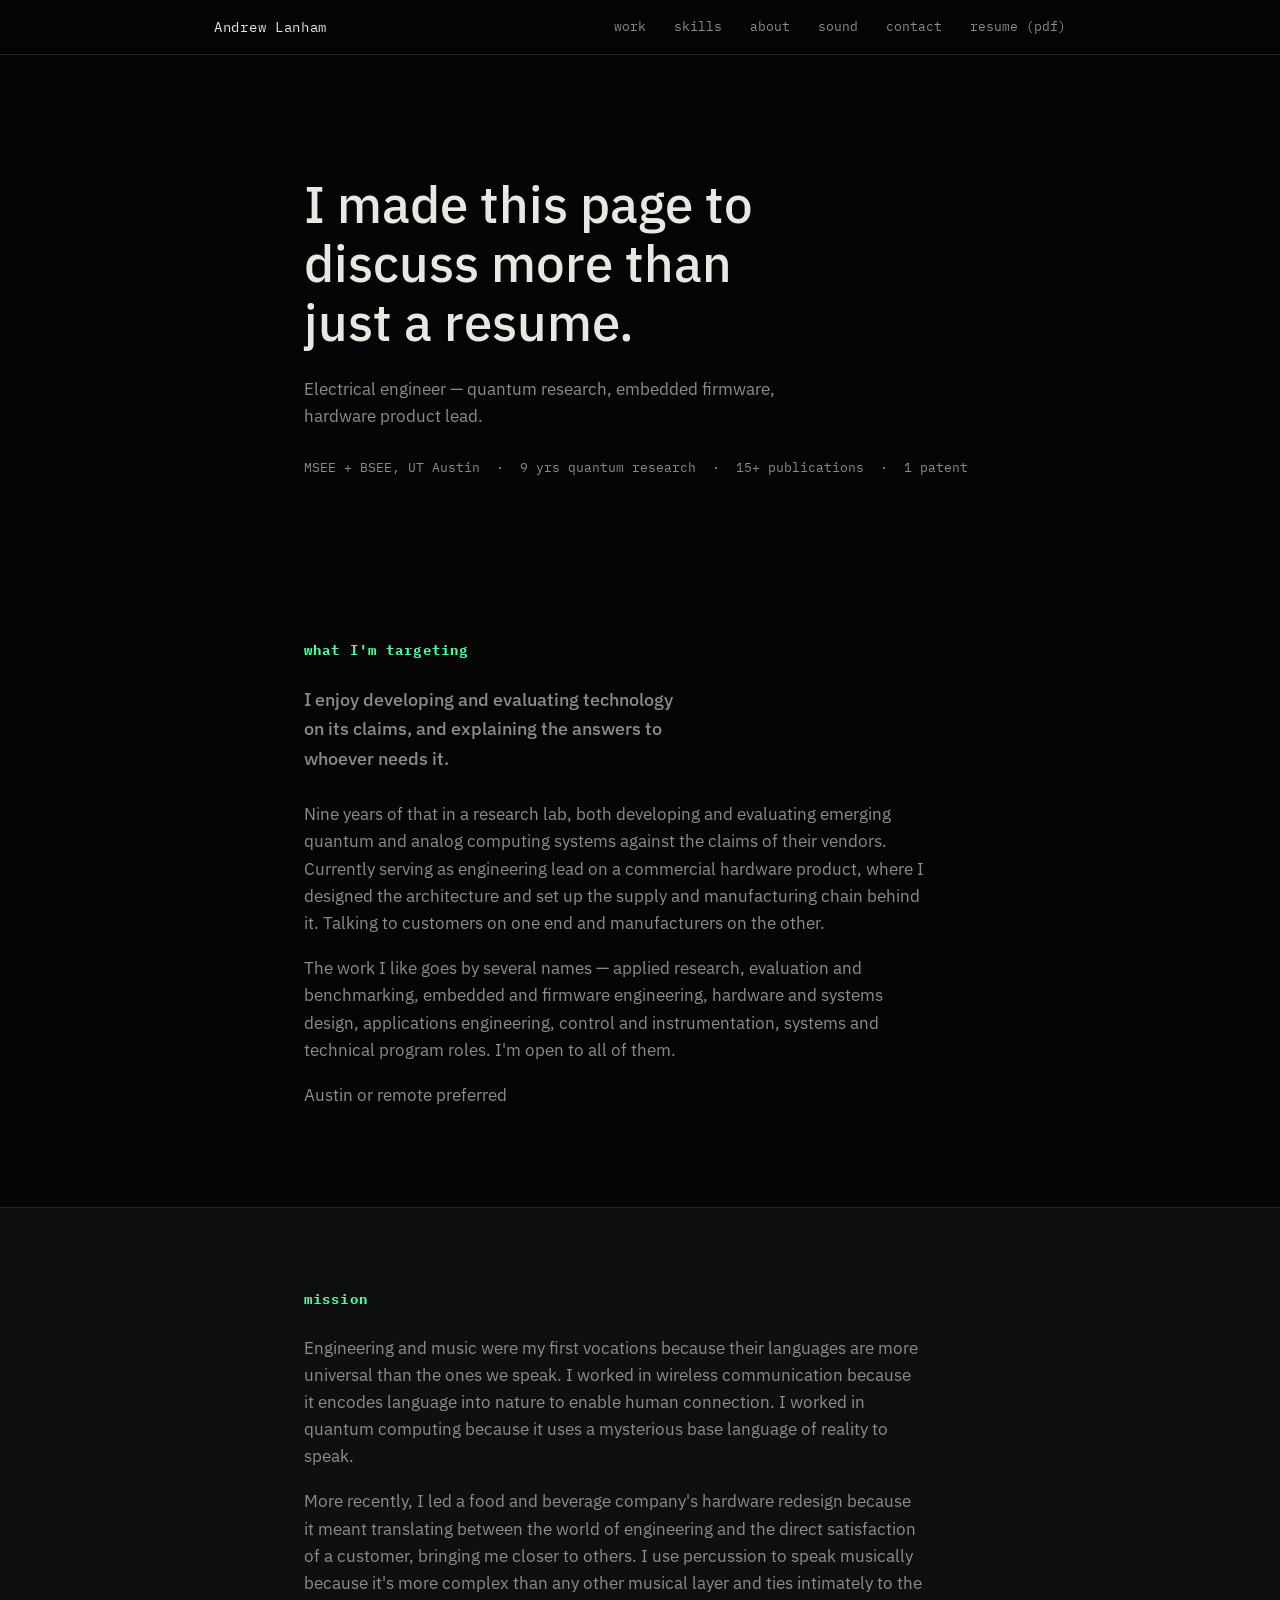
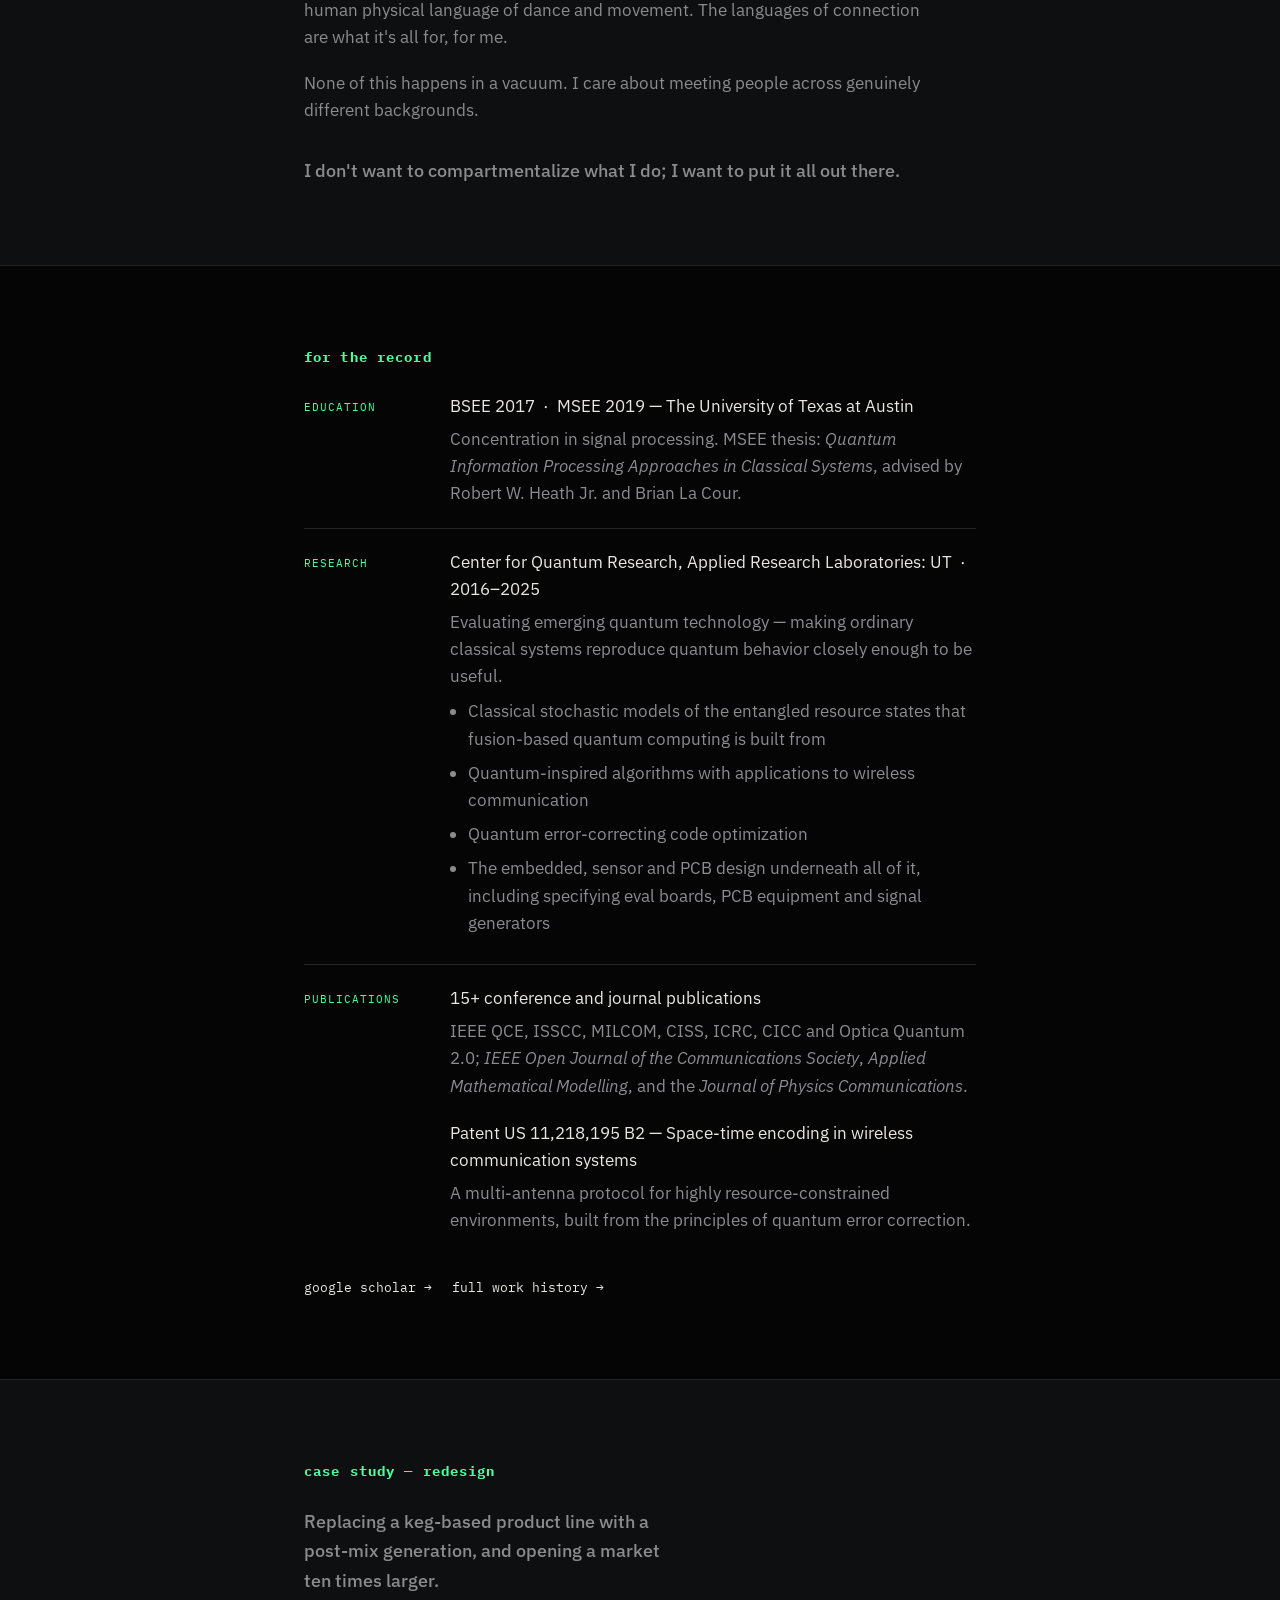
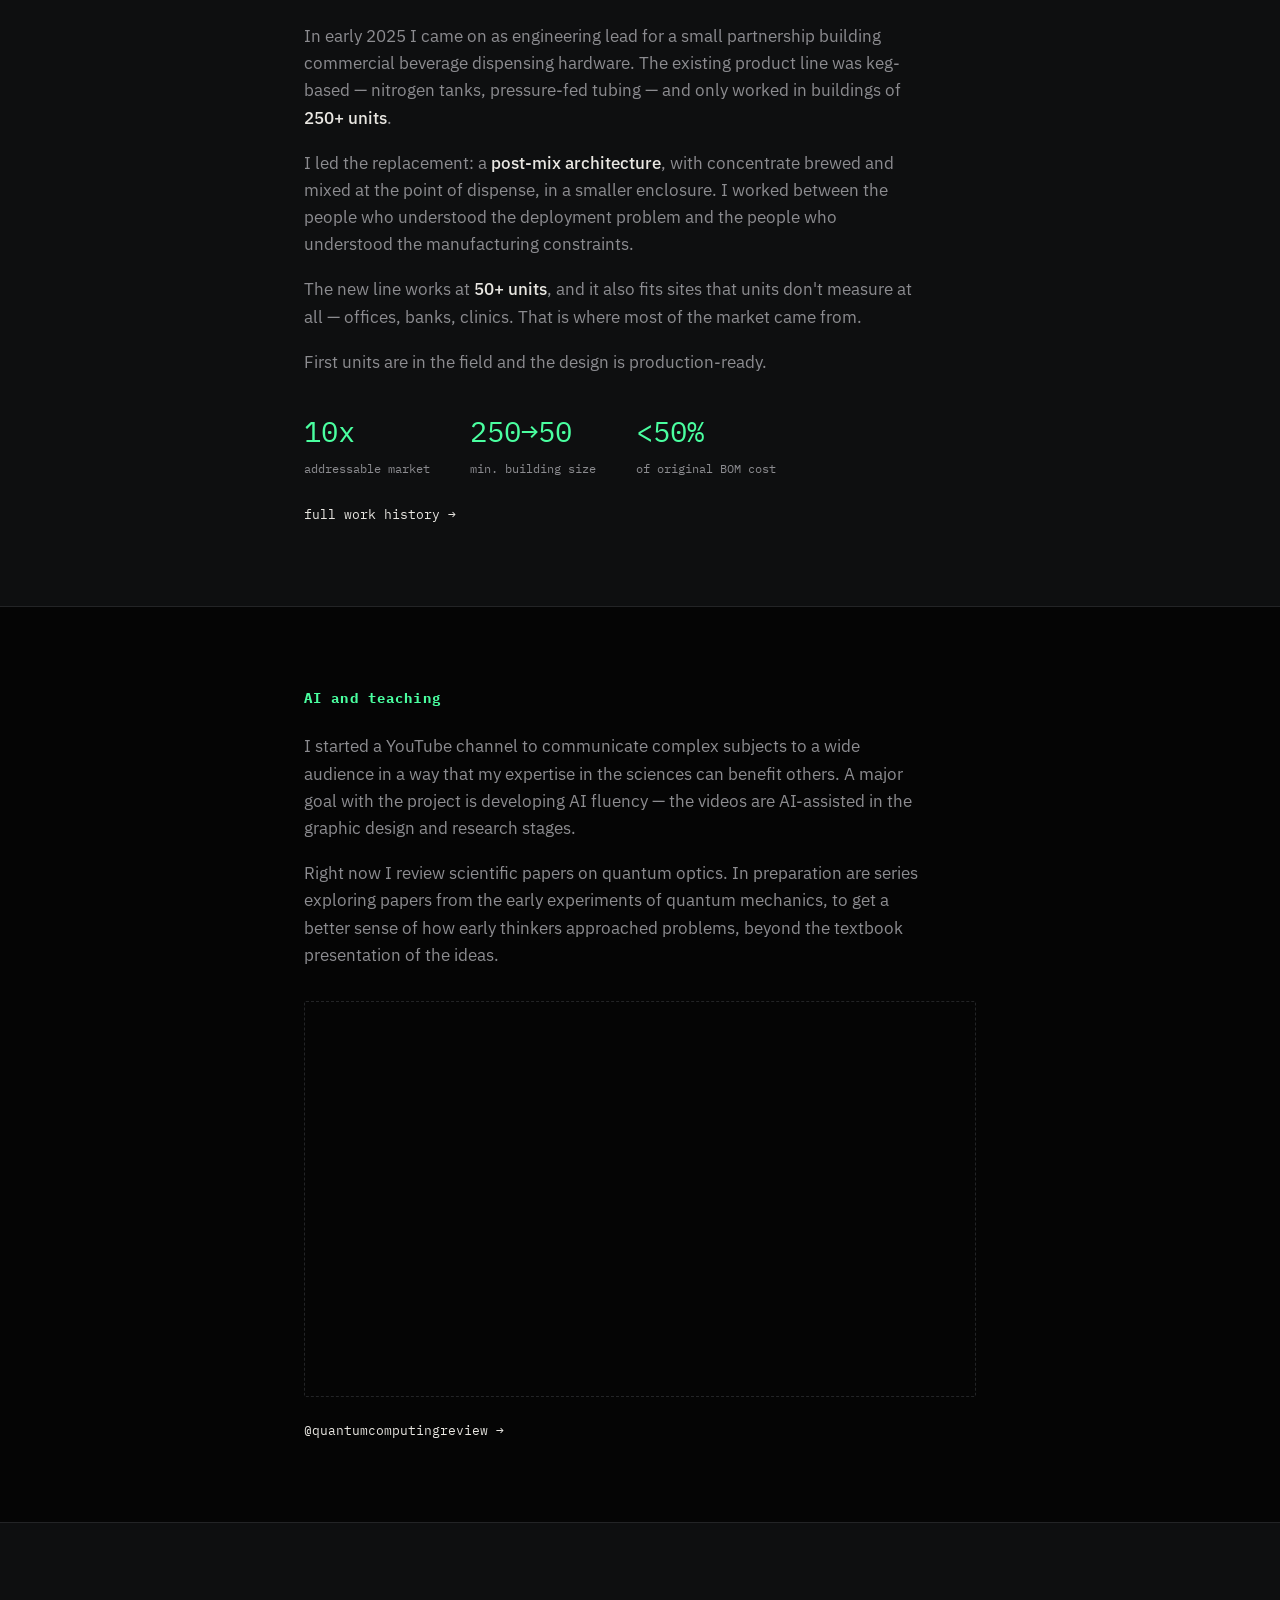
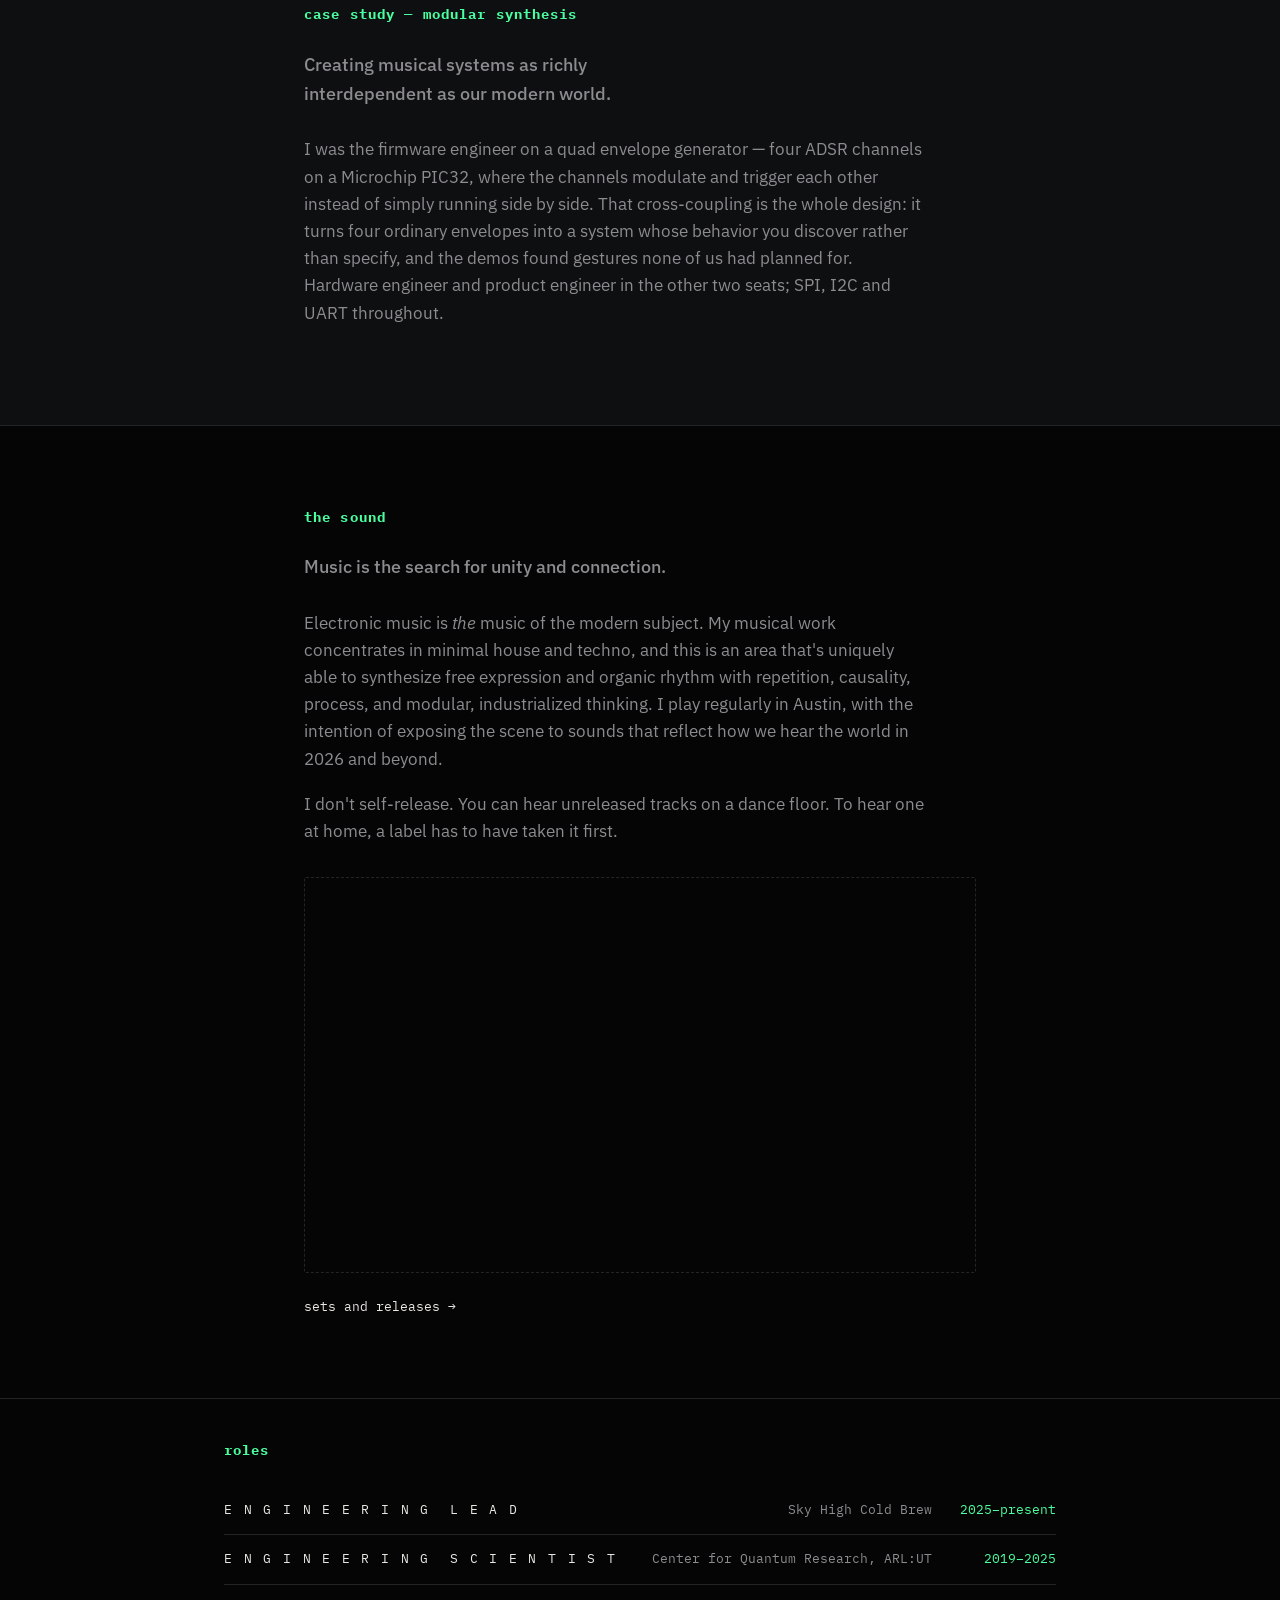
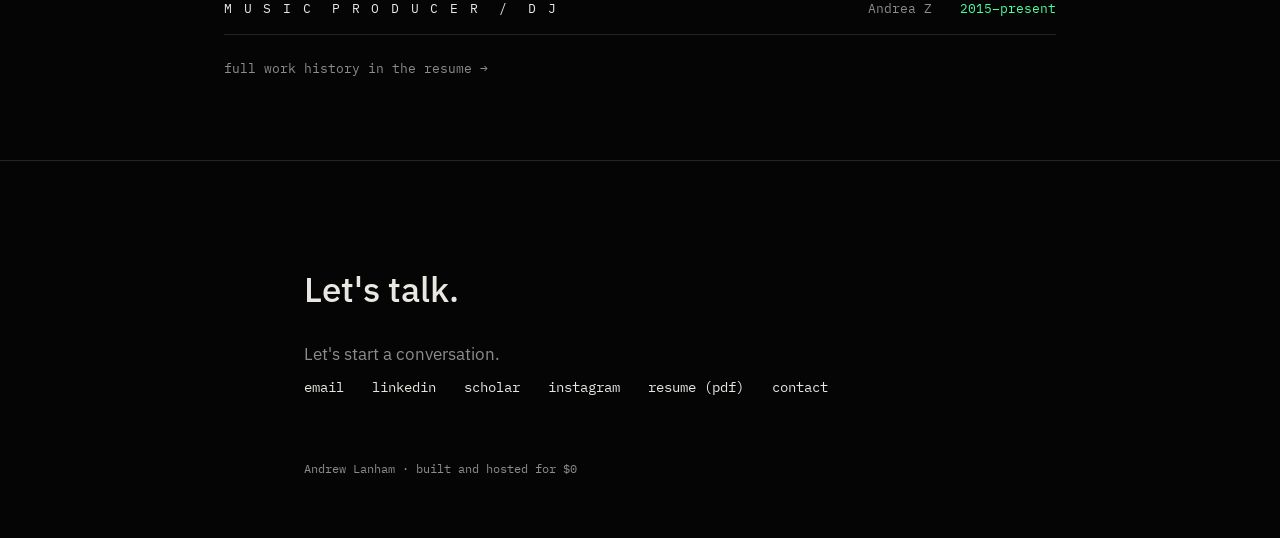
==== index.html @ 5c2ed5ad "resume updates" ====
<!DOCTYPE html>
<html lang="en">
<head>
<meta charset="UTF-8">
<meta name="viewport" content="width=device-width, initial-scale=1.0">
<title>Andrew Lanham</title>
<link rel="preconnect" href="https://fonts.googleapis.com">
<link href="https://fonts.googleapis.com/css2?family=IBM+Plex+Mono:wght@400;500;600&family=IBM+Plex+Sans:wght@400;500;600&display=swap" rel="stylesheet">
<link rel="stylesheet" href="site.css">
<style>
  /* SIGNATURE TIMELINE — spaced-letter treatment, used once, on this page only */
  section.timeline{padding:40px 0 80px; border-top:1px solid var(--line); border-bottom:1px solid var(--line);}
  section.timeline .wrap{max-width:880px;}
  section.timeline h2{
    font-family:var(--mono); font-size:14px; letter-spacing:0.08em;
    color:var(--accent); margin-bottom:24px;
  }
  section.timeline .row{
    display:flex; justify-content:space-between; align-items:baseline; gap:20px;
    padding:14px 0; border-bottom:1px solid var(--line);
    font-family:var(--mono); font-size:13px;
  }
  section.timeline .row:last-child{border-bottom:none;}
  section.timeline .role{
    letter-spacing:0.14em;
    color:var(--text);
    white-space:nowrap;
  }
  section.timeline .org{color:var(--muted); flex:1; text-align:right;}
  section.timeline .yr{color:var(--accent); min-width:104px; text-align:right;}
  section.timeline .more{
    margin-top:24px; font-family:var(--mono); font-size:13px;
  }
  section.timeline .more a{color:var(--muted);}
  section.timeline .more a:hover{color:var(--accent);}

  /* RECORD — hanging mono labels so the credentials scan instead of read */
  .record .r{
    display:grid; grid-template-columns:118px 1fr; gap:0 28px;
    padding:20px 0; border-top:1px solid var(--line);
  }
  .record .r:first-child{border-top:none; padding-top:0;}
  .record .k{
    font-family:var(--mono); font-size:11px; letter-spacing:0.09em;
    text-transform:uppercase; color:var(--accent); padding-top:6px;
  }
  .record .v{color:var(--muted); max-width:56ch;}
  .record .v .t{color:var(--text); display:block; margin-bottom:6px;}
  .record .v strong{color:var(--text); font-weight:500;}
  .record .v ul{margin:8px 0 0 18px; color:var(--muted);}
  .record .v li{margin-bottom:7px;}
  .record .v .note{display:block; margin-top:6px; font-size:0.9rem;}
  .record .v .item + .item{margin-top:20px;}

  @media (max-width:640px){
    .record .r{grid-template-columns:1fr; gap:0;}
    .record .k{padding-top:0; margin-bottom:10px;}
  }

  @media (max-width:820px){
    section.timeline .row{font-size:12px;}
    section.timeline .role{letter-spacing:0.1em;}
  }
  @media (max-width:640px){
    section.timeline .row{flex-direction:column; align-items:flex-start; gap:4px;}
    section.timeline .role{white-space:normal;}
    section.timeline .org{text-align:left;}
    section.timeline .yr{text-align:left; min-width:0;}
  }
</style>
</head>
<body>

<nav>
  <div class="wrap">
    <div class="mark"><a href="index.html">Andrew Lanham</a></div>
    <div class="links">
      <a href="work.html">work</a>
      <a href="resume.html">skills</a>
      <a href="#mission">about</a>
      <a href="sound.html">sound</a>
      <a href="contact.html">contact</a>
      <a href="resume.pdf">resume (pdf)</a>
    </div>
  </div>
</nav>

<header class="hero">
  <div class="wrap">
    <h1>I made this page to discuss more than just a resume.</h1>
    <p class="sub">Electrical engineer &mdash; quantum research, embedded firmware, hardware product lead.</p>
    <div class="credentials">MSEE + BSEE, UT Austin &nbsp;·&nbsp; 9 yrs quantum research &nbsp;·&nbsp; 15+ publications &nbsp;·&nbsp; 1 patent</div>
  </div>
</header>

<section class="block" id="targeting">
  <div class="wrap">
    <h2>what I'm targeting</h2>
    <p class="lede">I enjoy developing and evaluating technology on its claims, and explaining the answers to whoever needs it.</p>
    <p>Nine years of that in a research lab, both developing and evaluating emerging quantum and analog computing systems against the claims of their vendors. Currently serving as engineering lead on a commercial hardware product, where I designed the architecture and set up the supply and manufacturing chain behind it. Talking to customers on one end and manufacturers on the other.</p>
    <p>The work I like goes by several names &mdash; applied research, evaluation and benchmarking, embedded and firmware engineering, hardware and systems design, applications engineering, control and instrumentation, systems and technical program roles. I'm open to all of them.</p>
    <p>Austin or remote preferred</p>
  </div>
</section>

<section class="block alt" id="philosophical mission">
  <div class="wrap">
    <h2>mission</h2>
    <p>Engineering and music were my first vocations because their languages are more universal than the ones we speak. I worked in wireless communication because it encodes language into nature to enable human connection. I worked in quantum computing because it uses a mysterious base language of reality to speak.</p>
    <p>More recently, I led a food and beverage company's hardware redesign because it meant translating between the world of engineering and the direct satisfaction of a customer, bringing me closer to others. I use percussion to speak musically because it's more complex than any other musical layer and ties intimately to the human physical language of dance and movement. The languages of connection are what it's all for, for me.</p>
    <p>None of this happens in a vacuum. I care about meeting people across genuinely different backgrounds.</p>
    <p class="lede" style="margin-top:32px; margin-bottom:0; max-width:none;">I don't want to compartmentalize what I do; I want to put it all out there.</p>
  </div>
</section>

<section class="block">
  <div class="wrap">
    <h2>for the record</h2>
    <div class="record">

      <div class="r">
        <div class="k">Education</div>
        <div class="v">
          <span class="t">BSEE 2017 &nbsp;·&nbsp; MSEE 2019 &mdash; The University of Texas at Austin</span>
          Concentration in signal processing. MSEE thesis: <em>Quantum Information Processing Approaches in Classical Systems</em>, advised by Robert W. Heath Jr. and Brian La Cour.
        </div>
      </div>

      <div class="r">
        <div class="k">Research</div>
        <div class="v">
          <span class="t">Center for Quantum Research, Applied Research Laboratories: UT &nbsp;·&nbsp; 2016&ndash;2025</span>
          Evaluating emerging quantum technology &mdash; making ordinary classical systems reproduce quantum behavior closely enough to be useful.
          <ul>
            <li>Classical stochastic models of the entangled resource states that fusion-based quantum computing is built from</li>
            <li>Quantum-inspired algorithms with applications to wireless communication</li>
            <li>Quantum error-correcting code optimization</li>
            <li>The embedded, sensor and PCB design underneath all of it, including specifying eval boards, PCB equipment and signal generators</li>
          </ul>
        </div>
      </div>

      <div class="r">
        <div class="k">Publications</div>
        <div class="v">
          <div class="item">
            <span class="t">15+ conference and journal publications</span>
            IEEE QCE, ISSCC, MILCOM, CISS, ICRC, CICC and Optica Quantum 2.0; <em>IEEE Open Journal of the Communications Society</em>, <em>Applied Mathematical Modelling</em>, and the <em>Journal of Physics Communications</em>.
          </div>
          <div class="item">
            <span class="t">Patent US 11,218,195 B2 &mdash; Space-time encoding in wireless communication systems</span>
            A multi-antenna protocol for highly resource-constrained environments, built from the principles of quantum error correction.
          </div>
        </div>
      </div>

    </div>
    <div class="links-row">
      <a href="https://scholar.google.com/citations?user=W6Gd4ZUAAAAJ&amp;hl=en">google scholar &rarr;</a>
      <a href="work.html">full work history &rarr;</a>
    </div>
  </div>
</section>

<section class="block alt" id="work">
  <div class="wrap">
    <h2>case study — redesign</h2>
    <p class="lede">Replacing a keg-based product line with a post-mix generation, and opening a market ten times larger.</p>
    <p>In early 2025 I came on as engineering lead for a small partnership building commercial beverage dispensing hardware. The existing product line was keg-based — nitrogen tanks, pressure-fed tubing — and only worked in buildings of <strong>250+ units</strong>.</p>
    <p>I led the replacement: a <strong>post-mix architecture</strong>, with concentrate brewed and mixed at the point of dispense, in a smaller enclosure. I worked between the people who understood the deployment problem and the people who understood the manufacturing constraints.</p>
    <p>The new line works at <strong>50+ units</strong>, and it also fits sites that units don't measure at all — offices, banks, clinics. That is where most of the market came from.</p>
    <p>First units are in the field and the design is production-ready.</p>
    <div class="stat-row">
      <div class="stat"><span class="num">10x</span><span class="label">addressable market</span></div>
      <div class="stat"><span class="num">250→50</span><span class="label">min. building size</span></div>
      <div class="stat"><span class="num">&lt;50%</span><span class="label">of original BOM cost</span></div>
    </div>
    <div class="links-row">
      <a href="work.html">full work history →</a>
    </div>
  </div>
</section>

<section class="block" id="channel">
  <div class="wrap">
    <h2>AI and teaching</h2>
    <p>I started a YouTube channel to communicate complex subjects to a wide audience in a way that my expertise in the sciences can benefit others. A major goal with the project is developing AI fluency — the videos are AI-assisted in the graphic design and research stages.</p>
    <p>Right now I review scientific papers on quantum optics. In preparation are series exploring papers from the early experiments of quantum mechanics, to get a better sense of how early thinkers approached problems, beyond the textbook presentation of the ideas.</p>
    <div class="embeds">
      <div class="embed-slot">
        <iframe style="aspect-ratio:16/9; height:auto;" src="https://www.youtube.com/embed/VG1BTAqwlvg" title="YouTube video player" allow="accelerometer; autoplay; clipboard-write; encrypted-media; gyroscope; picture-in-picture; web-share" referrerpolicy="strict-origin-when-cross-origin" allowfullscreen></iframe>
      </div>
    </div>
    <div class="links-row">
      <a href="https://www.youtube.com/@quantumcomputingreview">@quantumcomputingreview &rarr;</a>
    </div>
  </div>
</section>

<section class="block alt" id="synth">
  <div class="wrap">
    <h2>case study — modular synthesis</h2>
    <p class="lede">Creating musical systems as richly interdependent as our modern world.</p>
    <p>I was the firmware engineer on a quad envelope generator &mdash; four ADSR channels on a Microchip PIC32, where the channels modulate and trigger each other instead of simply running side by side. That cross-coupling is the whole design: it turns four ordinary envelopes into a system whose behavior you discover rather than specify, and the demos found gestures none of us had planned for. Hardware engineer and product engineer in the other two seats; SPI, I2C and UART throughout.</p>
  </div>
</section>

<section class="block" id="sound">
  <div class="wrap">
    <h2>the sound</h2>
    <p class="lede">Music is the search for unity and connection.</p>
    <p>Electronic music is <em>the</em> music of the modern subject. My musical work concentrates in minimal house and techno, and this is an area that's uniquely able to synthesize free expression and organic rhythm with repetition, causality, process, and modular, industrialized thinking. I play regularly in Austin, with the intention of exposing the scene to sounds that reflect how we hear the world in 2026 and beyond.</p>
    <p>I don't self-release. You can hear unreleased tracks on a dance floor. To hear one at home, a label has to have taken it first.</p>
    <div class="embeds">
      <div class="embed-slot">
        <iframe style="aspect-ratio:16/9; height:auto;" src="https://www.youtube.com/embed/uOi_S2DjPr0" title="YouTube video player" allow="accelerometer; autoplay; clipboard-write; encrypted-media; gyroscope; picture-in-picture; web-share" referrerpolicy="strict-origin-when-cross-origin" allowfullscreen></iframe>
      </div>
    </div>
    <div class="links-row">
      <a href="sound.html">sets and releases →</a>
    </div>
  </div>
</section>

<section class="timeline">
  <div class="wrap">
    <h2>roles</h2>
    <div class="row">
      <span class="role">E N G I N E E R I N G&nbsp;&nbsp;L E A D</span>
      <span class="org">Sky High Cold Brew</span>
      <span class="yr">2025–present</span>
    </div>
    <div class="row">
      <span class="role">E N G I N E E R I N G&nbsp;&nbsp;S C I E N T I S T</span>
      <span class="org">Center for Quantum Research, ARL:UT</span>
      <span class="yr">2019–2025</span>
    </div>
    <div class="row">
      <span class="role">M U S I C&nbsp;&nbsp;P R O D U C E R&nbsp;&nbsp;/&nbsp;&nbsp;D J</span>
      <span class="org">Andrea Z</span>
      <span class="yr">2015–present</span>
    </div>
    <div class="more"><a href="resume.pdf">full work history in the resume →</a></div>
  </div>
</section>

<footer id="contact">
  <div class="wrap">
    <h2>Let's talk.</h2>
    <p>Let's start a conversation.</p>
    <div class="contact-links">
      <a href="mailto:andrewlanham55@gmail.com">email</a>
      <a href="https://www.linkedin.com/in/andrew-lanham-354ba7b7/">linkedin</a>
      <a href="https://scholar.google.com/citations?user=W6Gd4ZUAAAAJ&amp;hl=en">scholar</a>
      <a href="https://www.instagram.com/andrea.z.us/">instagram</a>
      <a href="resume.pdf">resume (pdf)</a>
      <a href="contact.html">contact</a>
    </div>
    <div class="fineprint">Andrew Lanham · built and hosted for $0</div>
  </div>
</footer>

</body>
</html>
---- site.css ----
/* ============================================================
   SHARED — every page loads this file and nothing else global.
   Page-specific rules live in a <style> block on that page.
   ============================================================ */

:root{
  --bg: #050505;
  --panel: #0e0f10;
  --line: #232426;
  --text: #e9e7e2;
  --muted: #8c8c90;
  --accent: #4affa0;
  --mono: 'IBM Plex Mono', ui-monospace, monospace;
  --sans: 'IBM Plex Sans', -apple-system, sans-serif;
}
*{box-sizing:border-box; margin:0; padding:0;}
html{scroll-behavior:smooth;}
body{
  background:var(--bg);
  color:var(--text);
  font-family:var(--sans);
  line-height:1.6;
  font-size:17px;
}
a{color:var(--text); text-decoration:none;}
a:hover{color:var(--accent);}
a:focus-visible, button:focus-visible{outline:2px solid var(--accent); outline-offset:3px;}

.wrap{max-width:720px; margin:0 auto; padding:0 24px;}

/* NAV */
nav{
  position:sticky; top:0; z-index:10;
  background:rgba(5,5,5,0.88);
  backdrop-filter:blur(8px);
  border-bottom:1px solid var(--line);
}
nav .wrap{
  max-width:900px;
  display:flex; justify-content:space-between; align-items:center;
  gap:16px;
  padding:16px 24px;
}
nav .mark{font-family:var(--mono); font-size:14px; letter-spacing:0.05em; white-space:nowrap;}
nav .mark a{color:var(--text);}
nav .links{display:flex; gap:28px; font-family:var(--mono); font-size:13px;}
nav .links a{color:var(--muted);}
nav .links a:hover{color:var(--accent);}
nav .links a.here{color:var(--text);}

/* HERO */
header.hero{padding:120px 0 80px;}
header.hero .eyebrow{
  font-family:var(--mono); font-size:13px; color:var(--accent);
  margin-bottom:20px;
}
header.hero h1{
  font-size:clamp(2.1rem, 5vw, 3.2rem);
  line-height:1.15;
  font-weight:500;
  max-width:15ch;
  margin-bottom:24px;
}
header.hero p.sub{
  font-size:1.05rem; color:var(--muted); max-width:52ch;
}
header.hero .credentials{
  margin-top:28px; font-family:var(--mono); font-size:13px; color:var(--muted);
}

/* CONTENT SECTIONS */
section.block{padding:80px 0;}
section.block h2{
  font-family:var(--mono); font-size:14px; letter-spacing:0.08em;
  color:var(--accent); margin-bottom:24px;
}
section.block .lede{font-size:1.15rem; font-weight:500; max-width:34ch; margin-bottom:28px;}
section.block p{color:var(--muted); max-width:62ch; margin-bottom:18px;}
section.block p strong{color:var(--text); font-weight:500;}
section.block ul{color:var(--muted); max-width:62ch; margin:0 0 18px 20px;}
section.block li{margin-bottom:8px;}
section.block li strong{color:var(--text); font-weight:500;}
section.block .stat-row{
  display:flex; gap:40px; margin-top:32px; flex-wrap:wrap;
}
section.block .stat{font-family:var(--mono);}
section.block .stat .num{font-size:1.8rem; color:var(--accent); display:block;}
section.block .stat .label{font-size:12px; color:var(--muted);}

section.block.alt{background:var(--panel); border-top:1px solid var(--line); border-bottom:1px solid var(--line);}

/* MEDIA EMBEDS — used on index and sound */
.embeds{display:flex; flex-direction:column; gap:16px; margin-top:32px;}
.embed-slot{
  border:1px dashed var(--line);
  padding:20px;
  font-family:var(--mono); font-size:12px; color:var(--muted);
  border-radius:2px;
}
.embed-slot iframe{display:block; width:100%; border:0;}
.links-row{
  display:flex; gap:20px; flex-wrap:wrap;
  margin-top:24px; font-family:var(--mono); font-size:13px;
}

/* CONTACT / FOOTER */
footer{padding:100px 0 60px; text-align:left;}
footer h2{
  font-size:clamp(1.6rem, 4vw, 2.2rem); font-weight:500; margin-bottom:24px;
}
footer p{color:var(--muted); max-width:50ch;}
footer .contact-links{display:flex; gap:28px; flex-wrap:wrap; font-family:var(--mono); font-size:14px; margin-top:8px;}
footer .fineprint{margin-top:60px; color:var(--muted); font-size:12px; font-family:var(--mono);}

@media (max-width:640px){
  header.hero{padding:90px 0 60px;}
  nav .wrap{flex-wrap:wrap; gap:10px 0; padding:14px 24px;}
  nav .mark{flex:0 0 100%;}
  nav .links{flex:0 0 100%; min-width:0; gap:14px 18px; font-size:12px; flex-wrap:wrap;}
}

@media (prefers-reduced-motion: reduce){
  html{scroll-behavior:auto;}
}
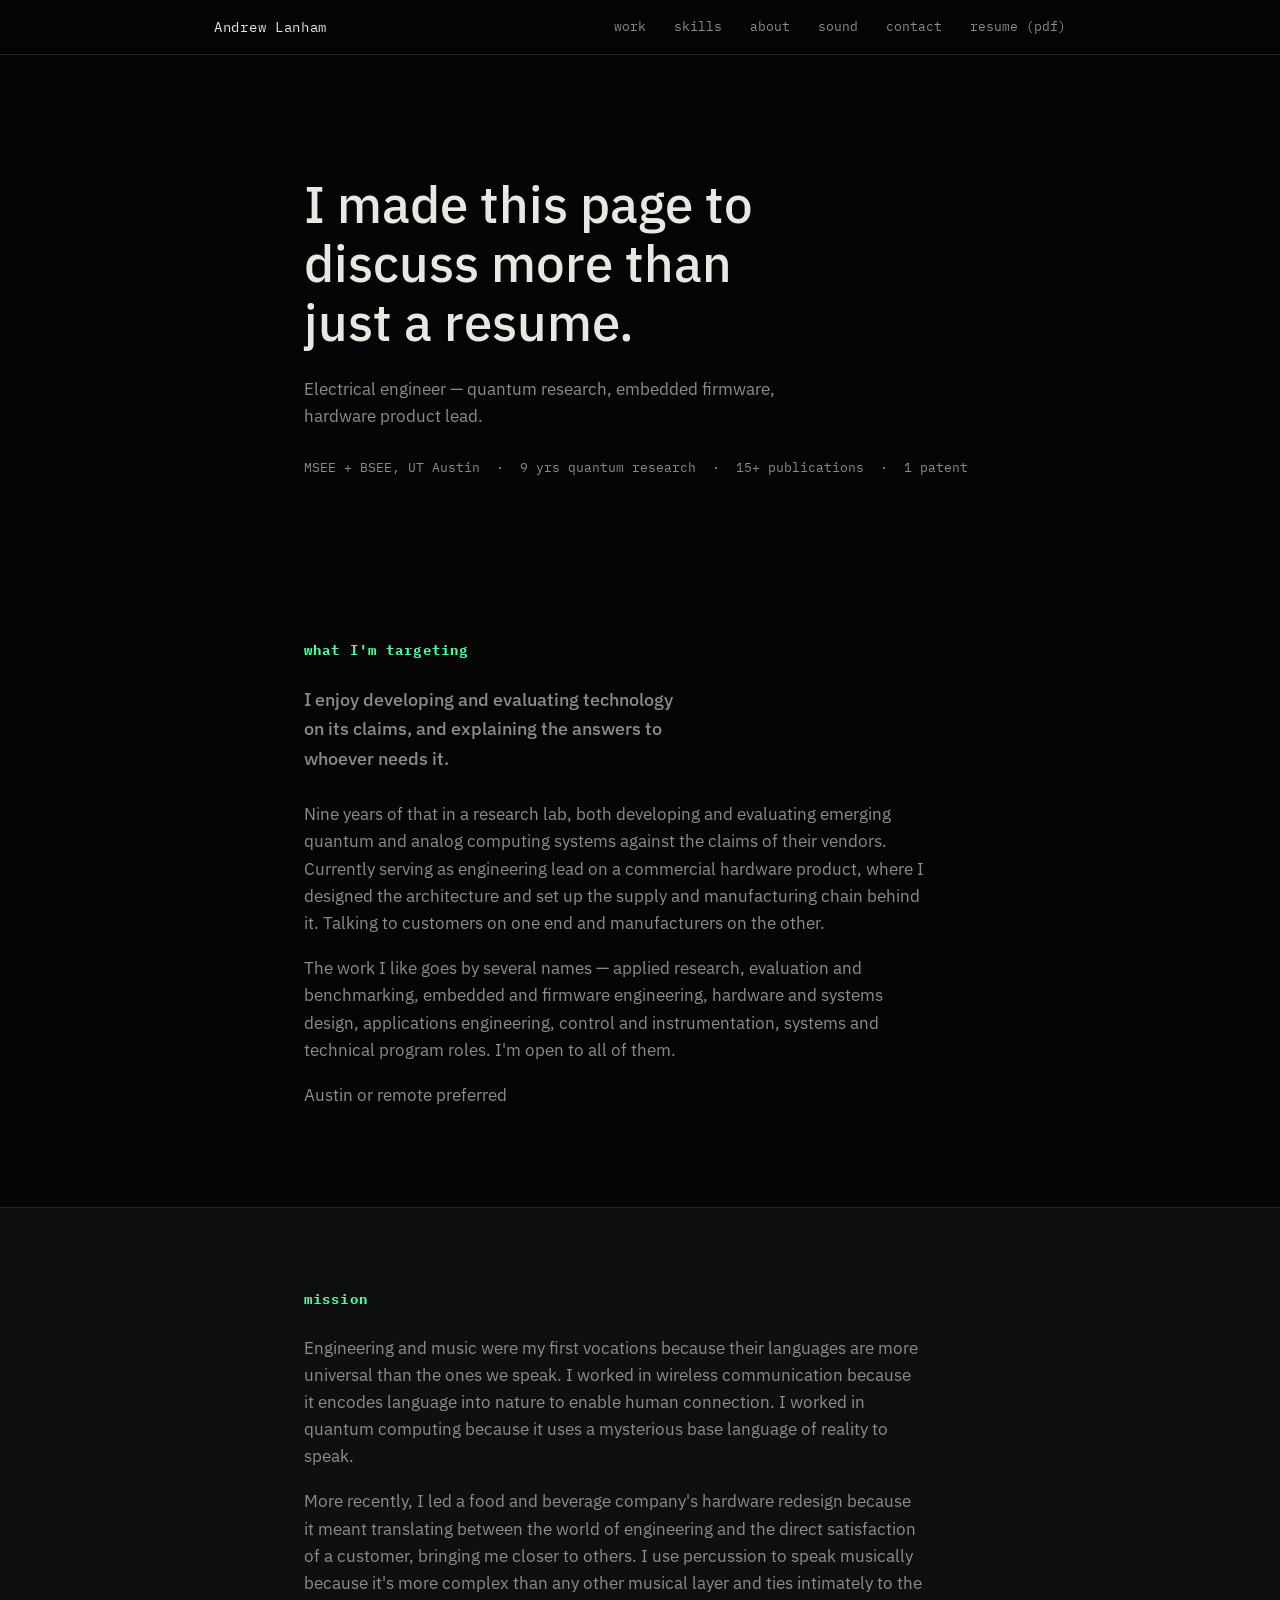
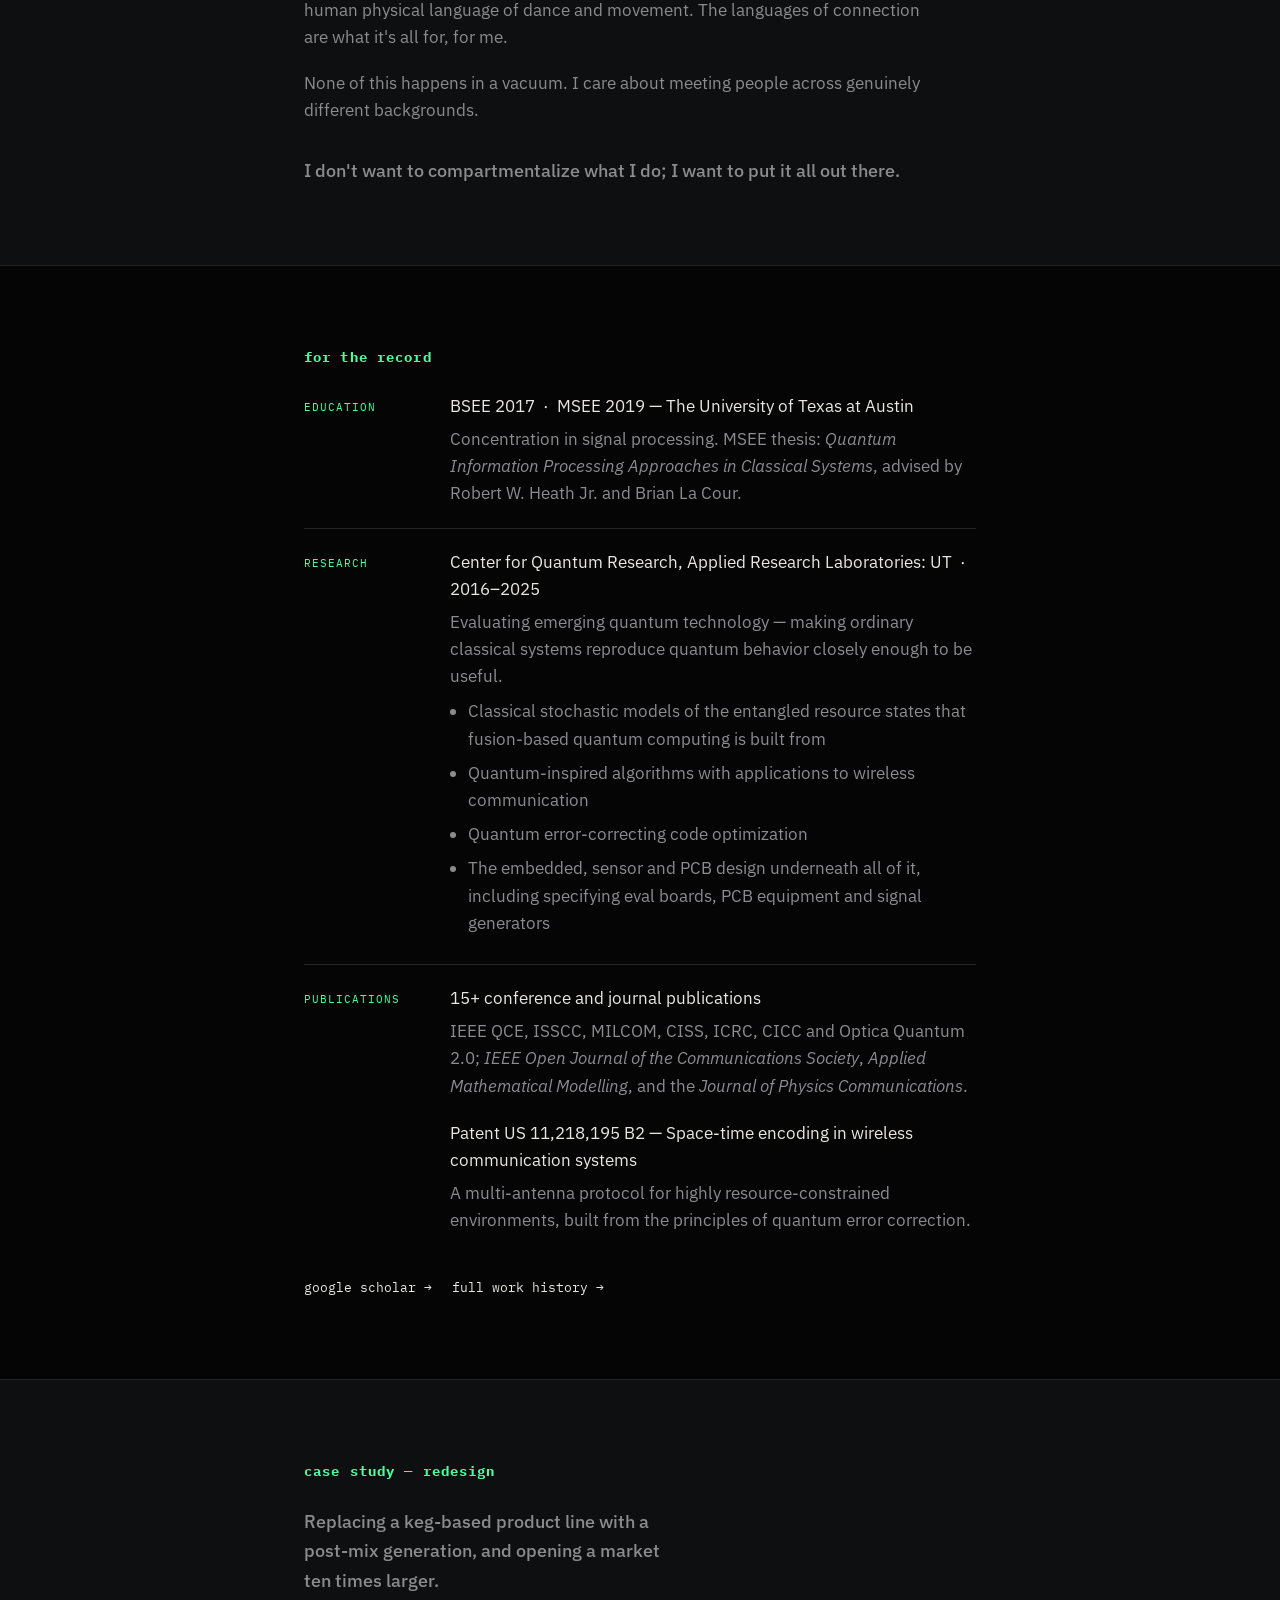
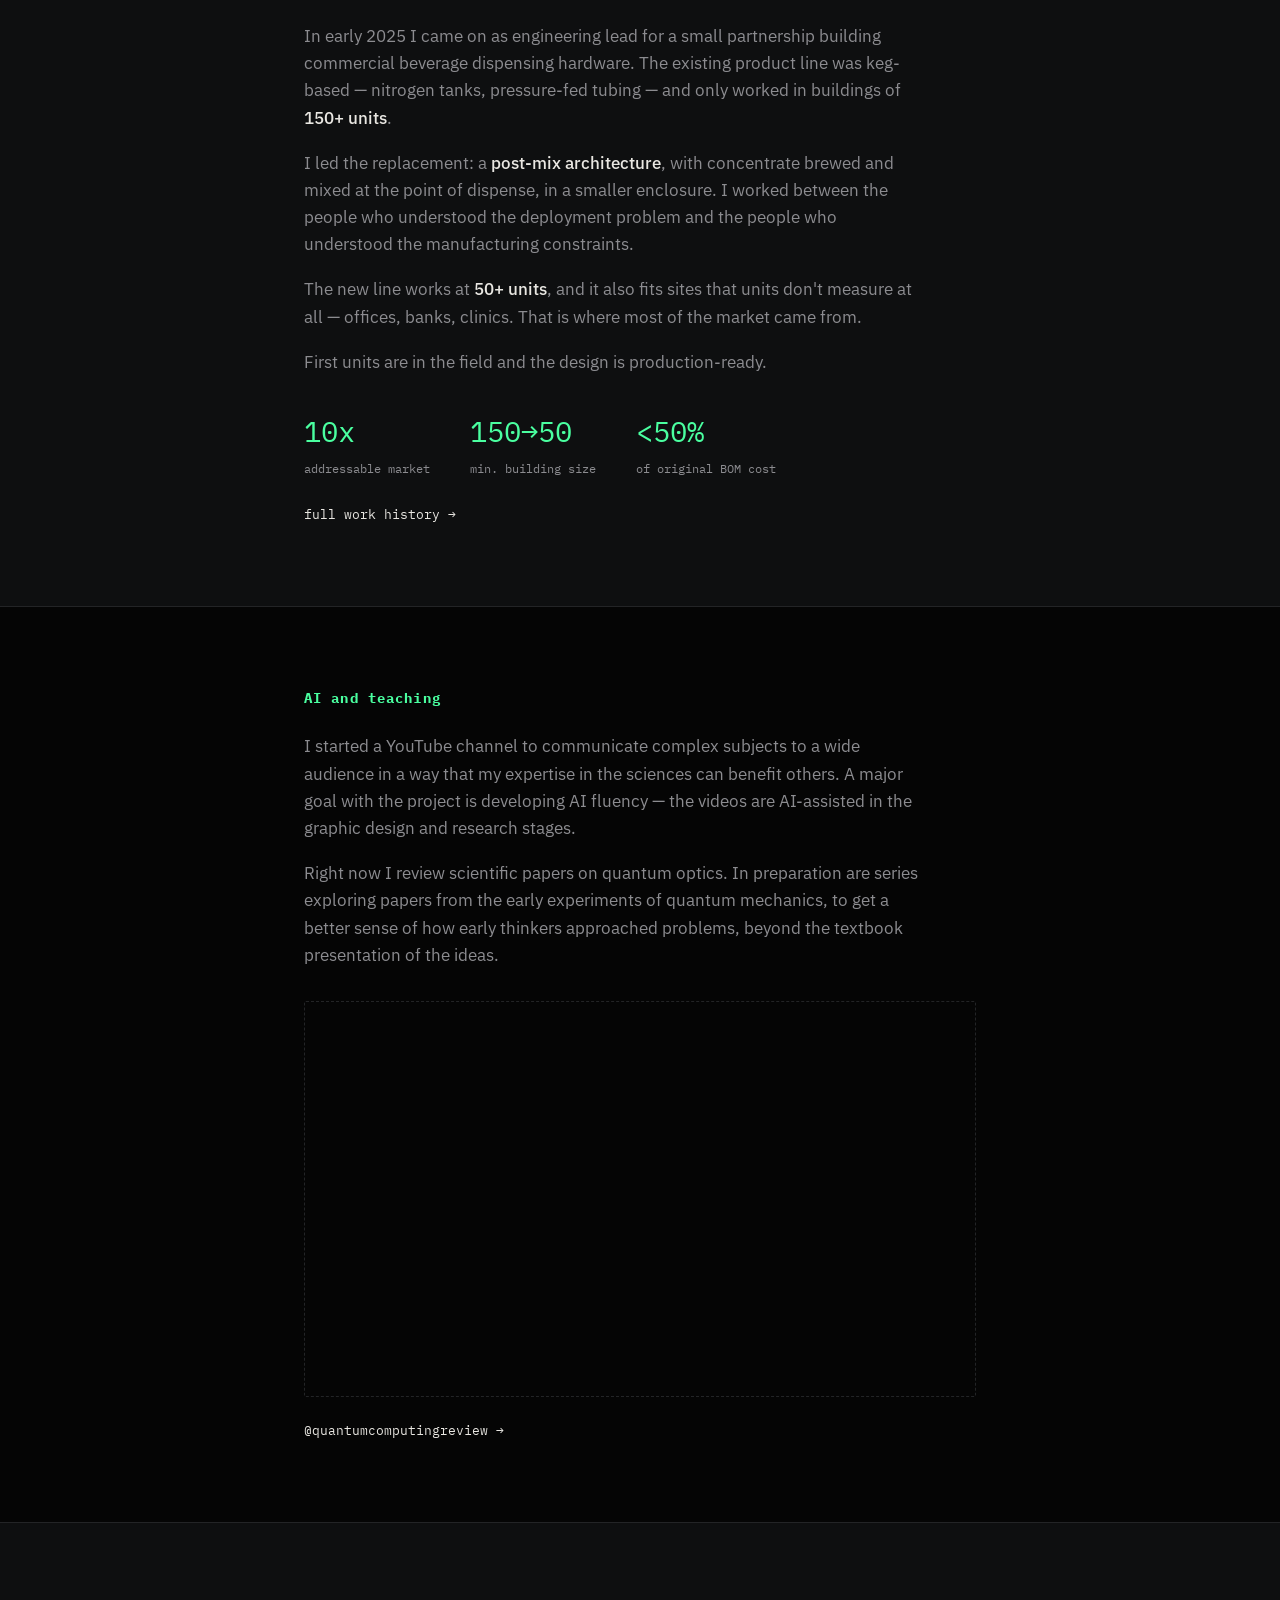
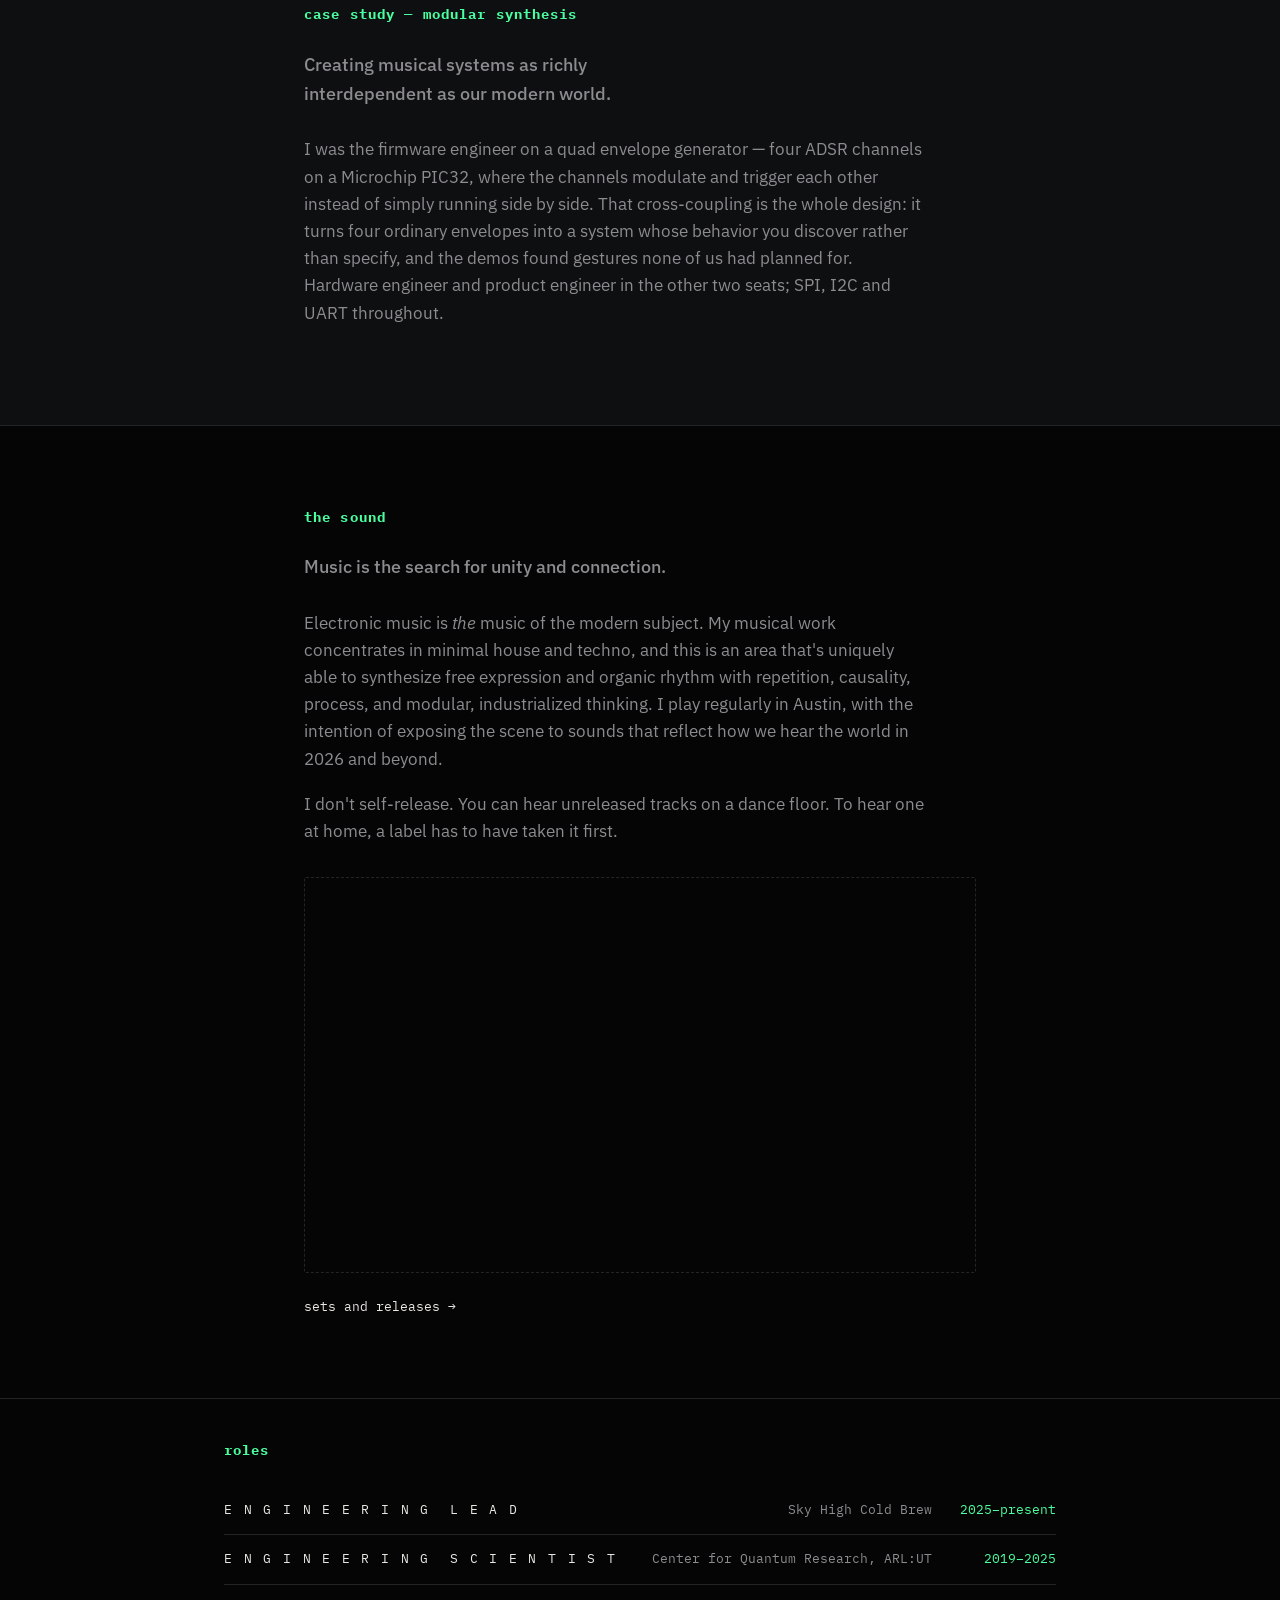
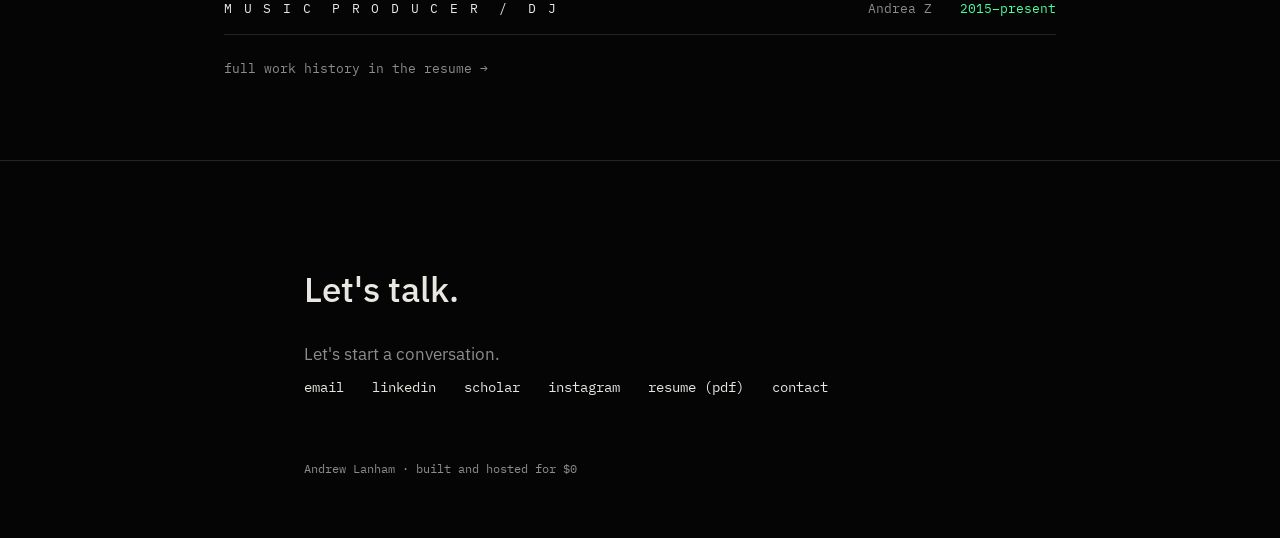
==== commit 4793550e: "small changes" ====
--- a/index.html
+++ b/index.html
@@ -166,13 +166,13 @@
   <div class="wrap">
     <h2>case study — redesign</h2>
     <p class="lede">Replacing a keg-based product line with a post-mix generation, and opening a market ten times larger.</p>
-    <p>In early 2025 I came on as engineering lead for a small partnership building commercial beverage dispensing hardware. The existing product line was keg-based — nitrogen tanks, pressure-fed tubing — and only worked in buildings of <strong>250+ units</strong>.</p>
+    <p>In early 2025 I came on as engineering lead for a small partnership building commercial beverage dispensing hardware. The existing product line was keg-based — nitrogen tanks, pressure-fed tubing — and only worked in buildings of <strong>150+ units</strong>.</p>
     <p>I led the replacement: a <strong>post-mix architecture</strong>, with concentrate brewed and mixed at the point of dispense, in a smaller enclosure. I worked between the people who understood the deployment problem and the people who understood the manufacturing constraints.</p>
     <p>The new line works at <strong>50+ units</strong>, and it also fits sites that units don't measure at all — offices, banks, clinics. That is where most of the market came from.</p>
     <p>First units are in the field and the design is production-ready.</p>
     <div class="stat-row">
       <div class="stat"><span class="num">10x</span><span class="label">addressable market</span></div>
-      <div class="stat"><span class="num">250→50</span><span class="label">min. building size</span></div>
+      <div class="stat"><span class="num">150→50</span><span class="label">min. building size</span></div>
       <div class="stat"><span class="num">&lt;50%</span><span class="label">of original BOM cost</span></div>
     </div>
     <div class="links-row">
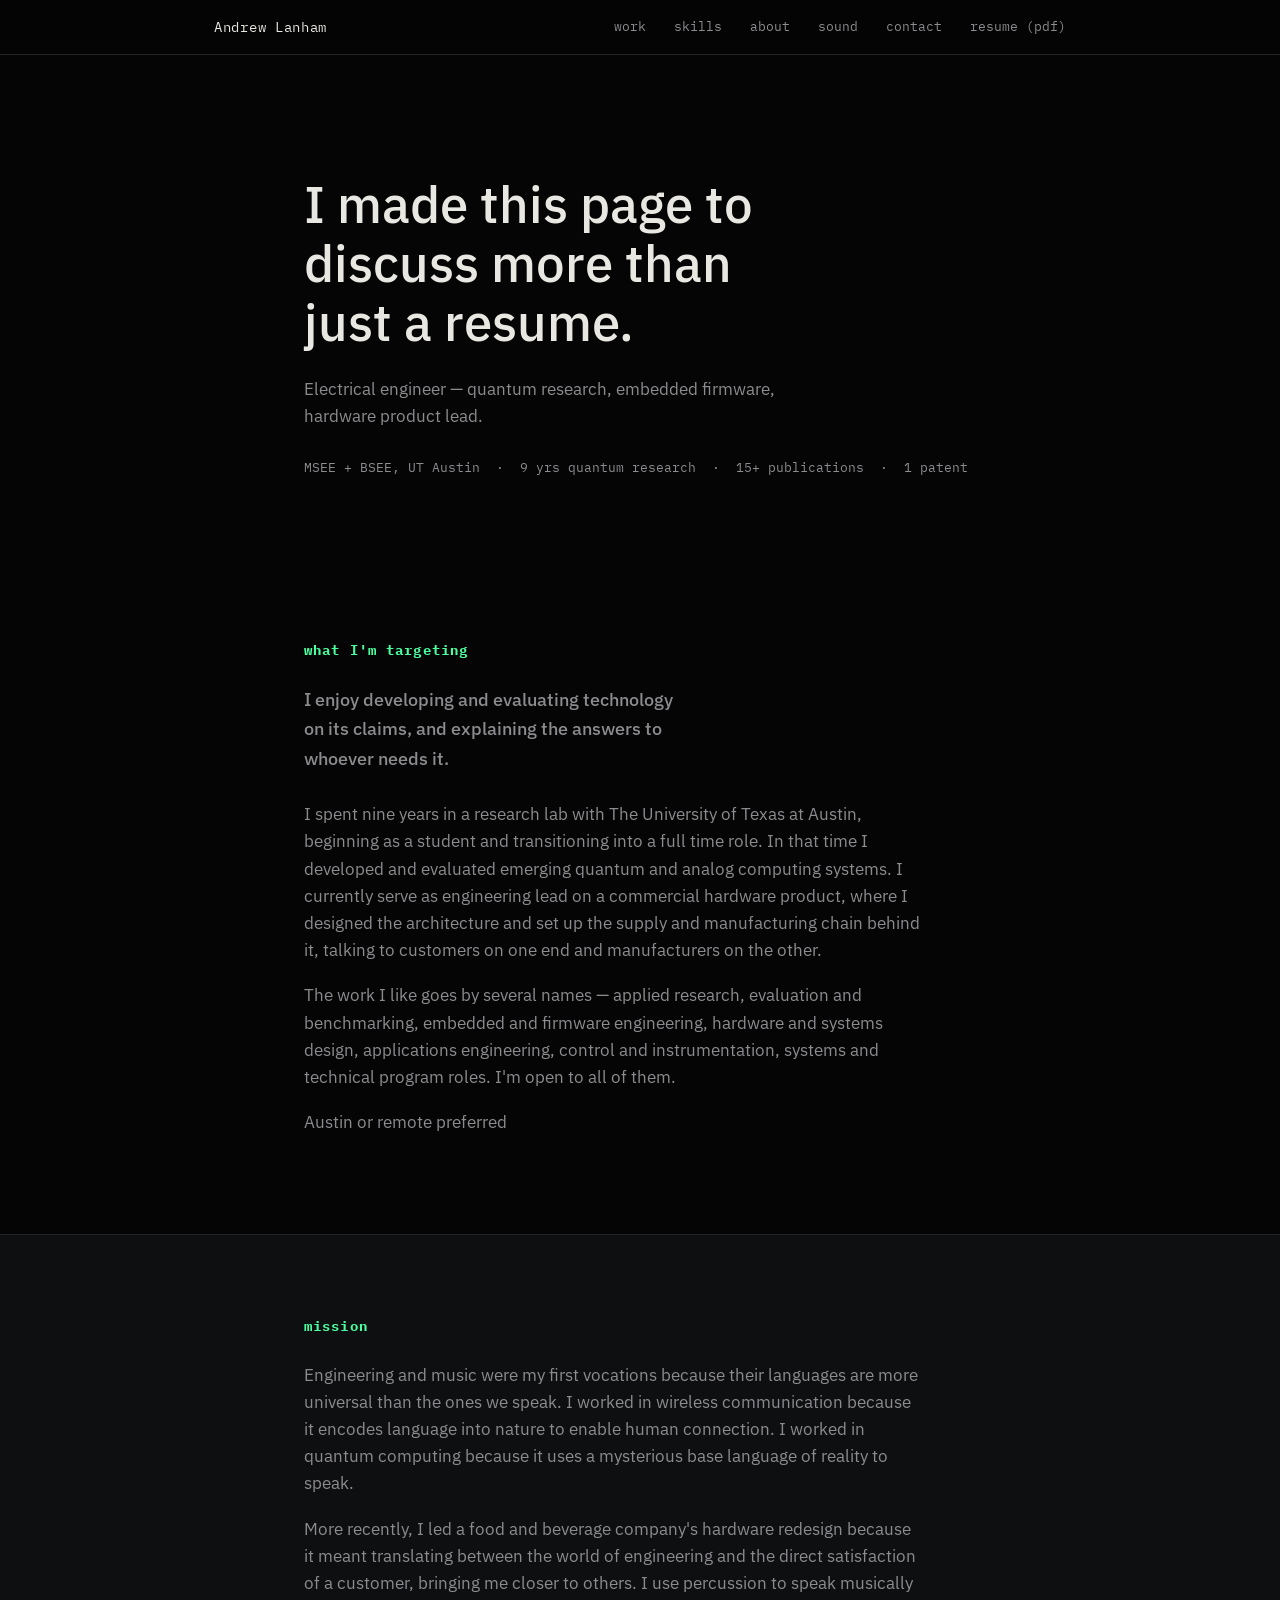
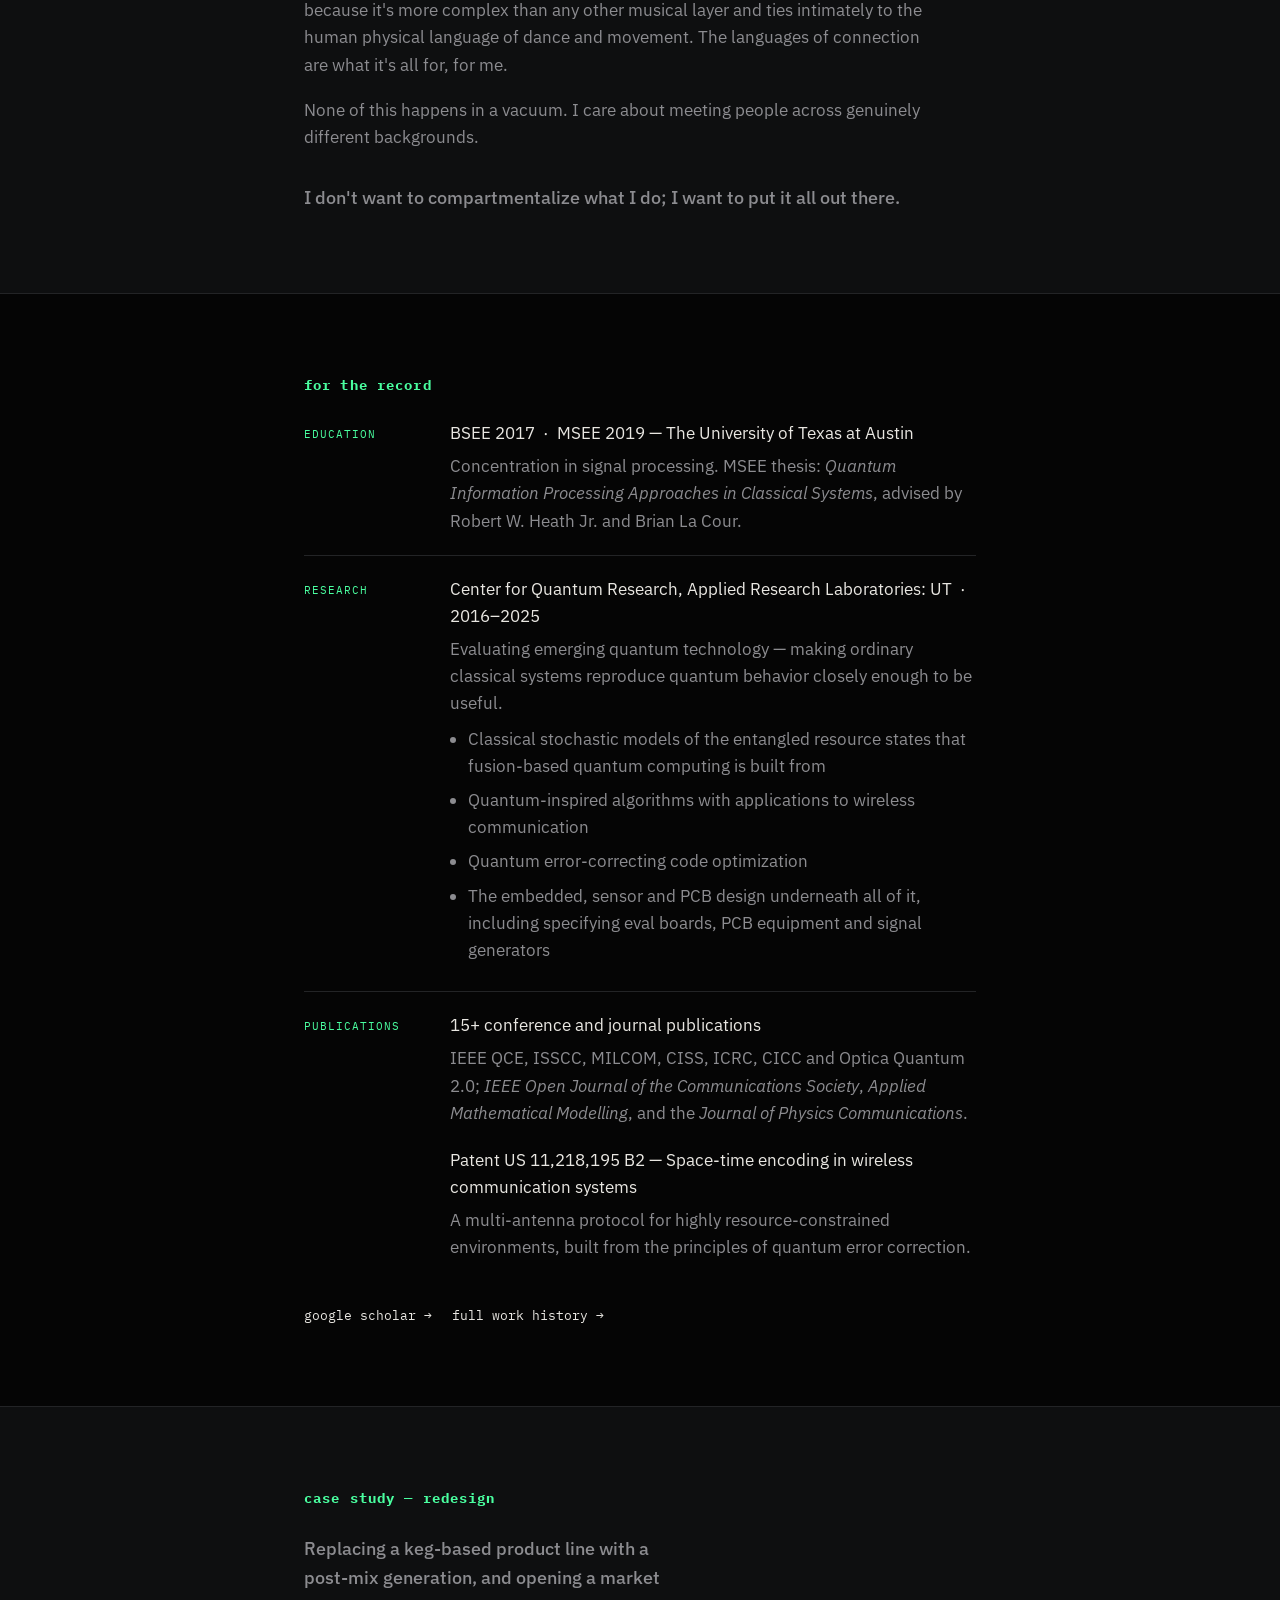
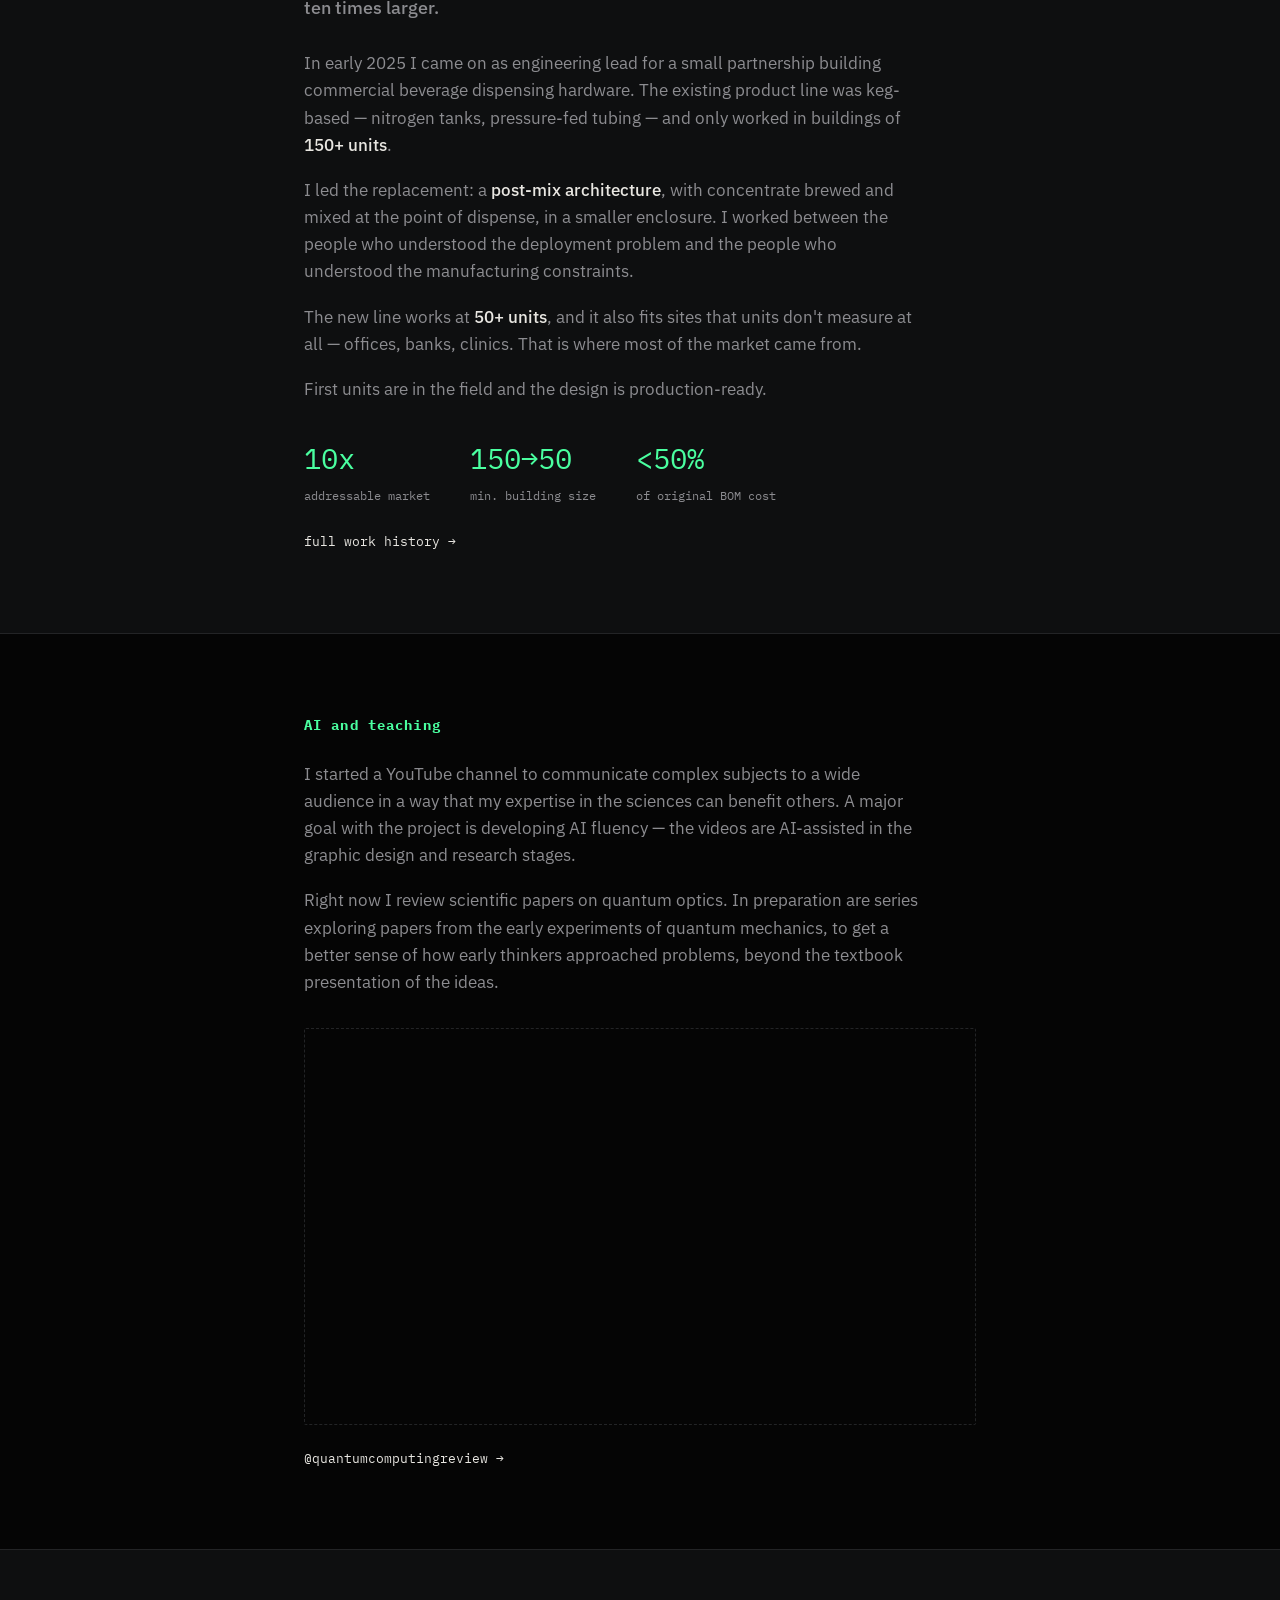
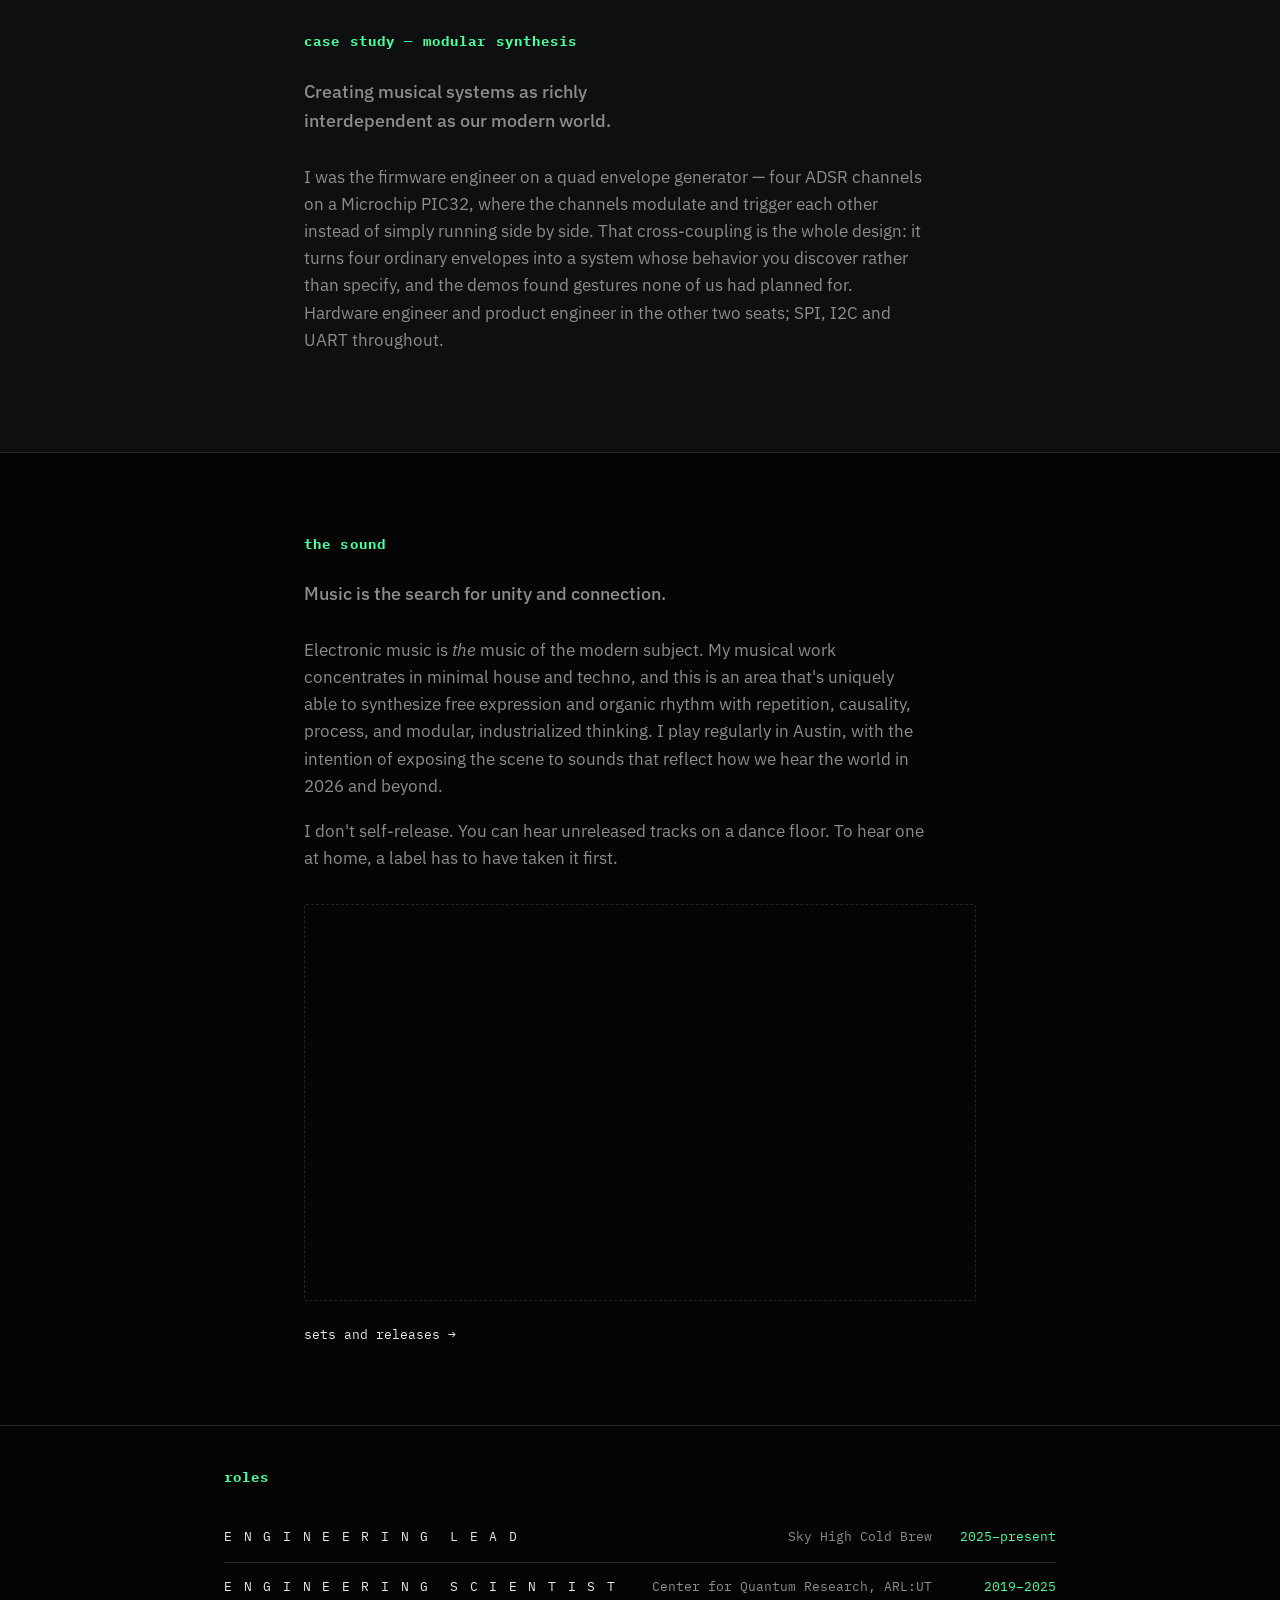
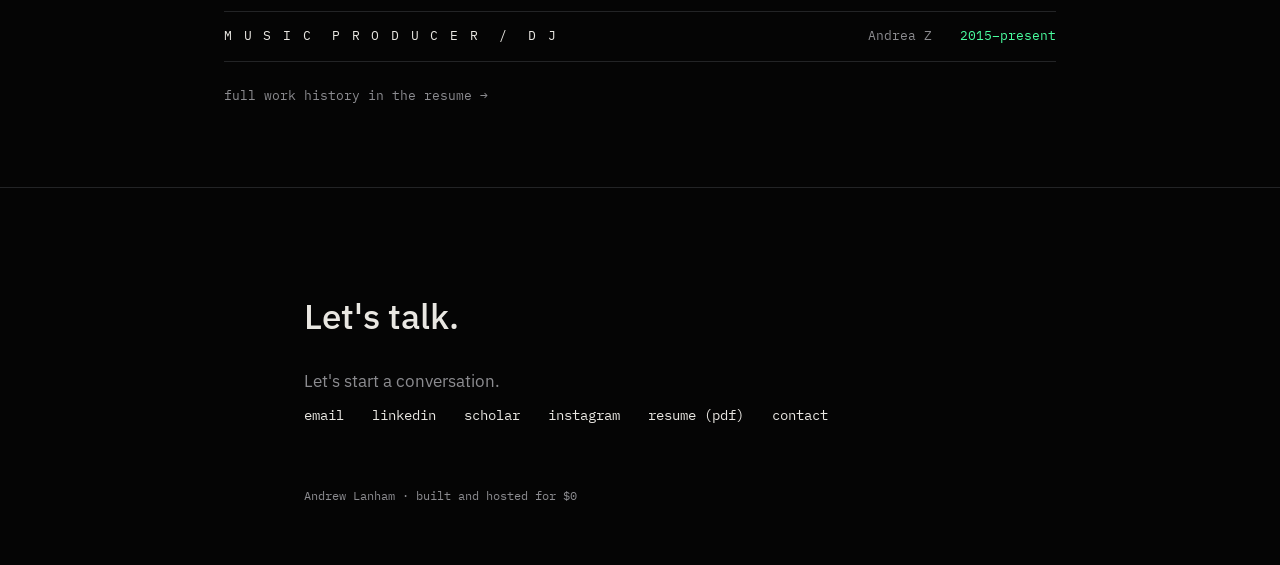
==== commit a03ece2c: "rephrasing some stuff" ====
--- a/index.html
+++ b/index.html
@@ -97,7 +97,7 @@
   <div class="wrap">
     <h2>what I'm targeting</h2>
     <p class="lede">I enjoy developing and evaluating technology on its claims, and explaining the answers to whoever needs it.</p>
-    <p>Nine years of that in a research lab, both developing and evaluating emerging quantum and analog computing systems against the claims of their vendors. Currently serving as engineering lead on a commercial hardware product, where I designed the architecture and set up the supply and manufacturing chain behind it. Talking to customers on one end and manufacturers on the other.</p>
+    <p>I spent nine years in a research lab with The University of Texas at Austin, beginning as a student and transitioning into a full time role. In that time I developed and evaluated emerging quantum and analog computing systems. I currently serve as engineering lead on a commercial hardware product, where I designed the architecture and set up the supply and manufacturing chain behind it, talking to customers on one end and manufacturers on the other.</p>
     <p>The work I like goes by several names &mdash; applied research, evaluation and benchmarking, embedded and firmware engineering, hardware and systems design, applications engineering, control and instrumentation, systems and technical program roles. I'm open to all of them.</p>
     <p>Austin or remote preferred</p>
   </div>
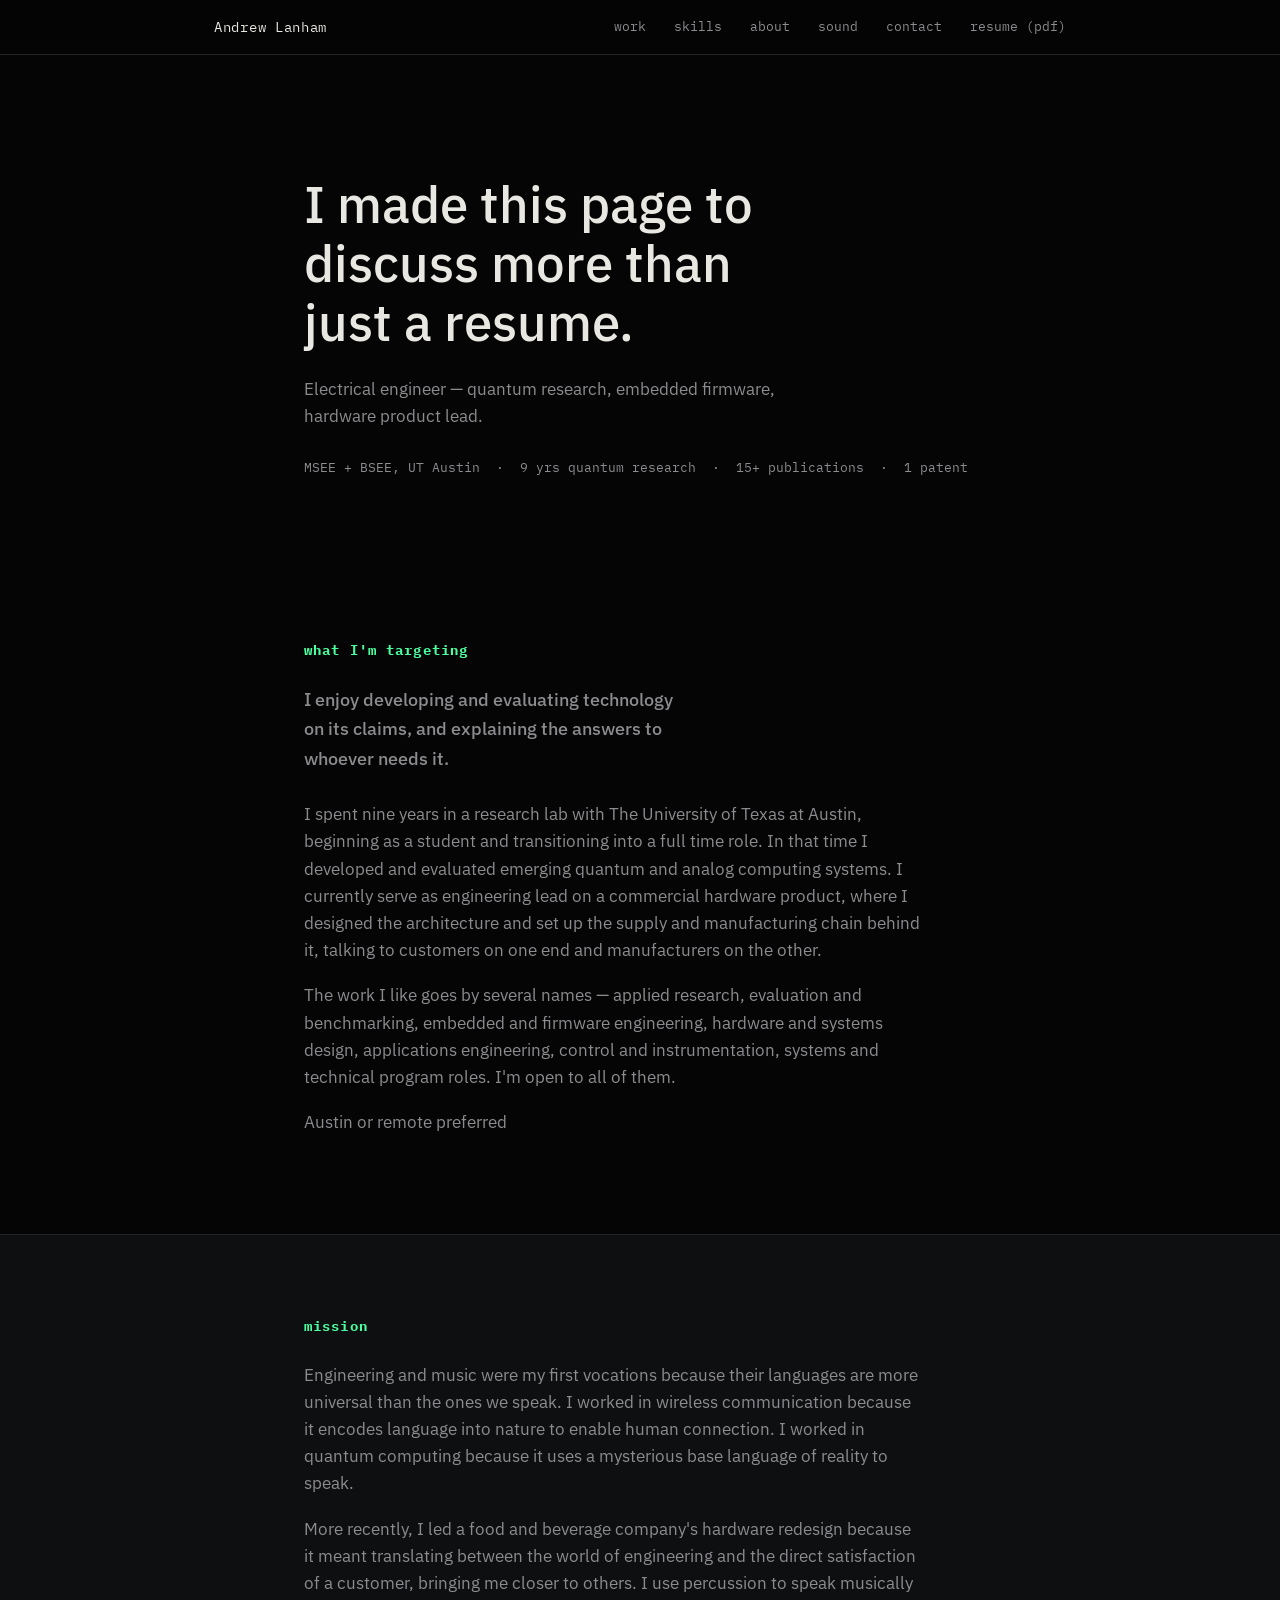
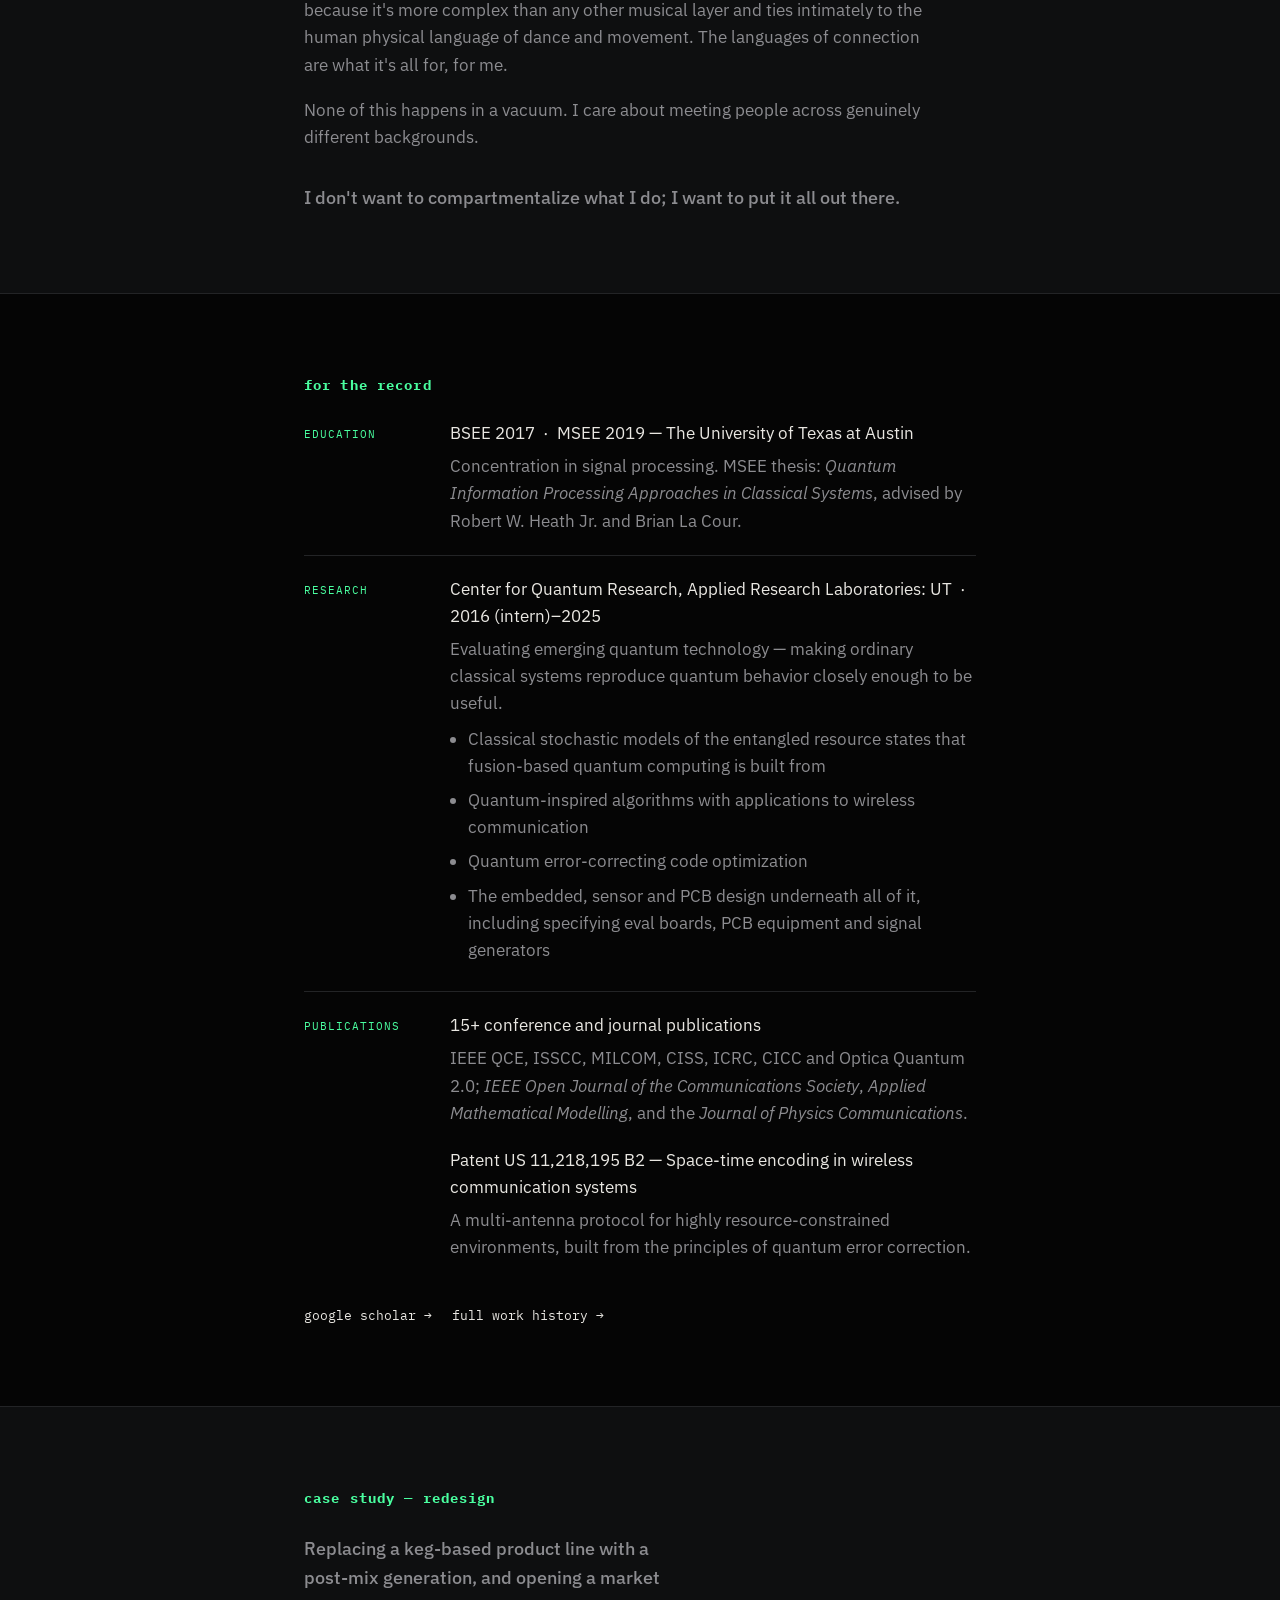
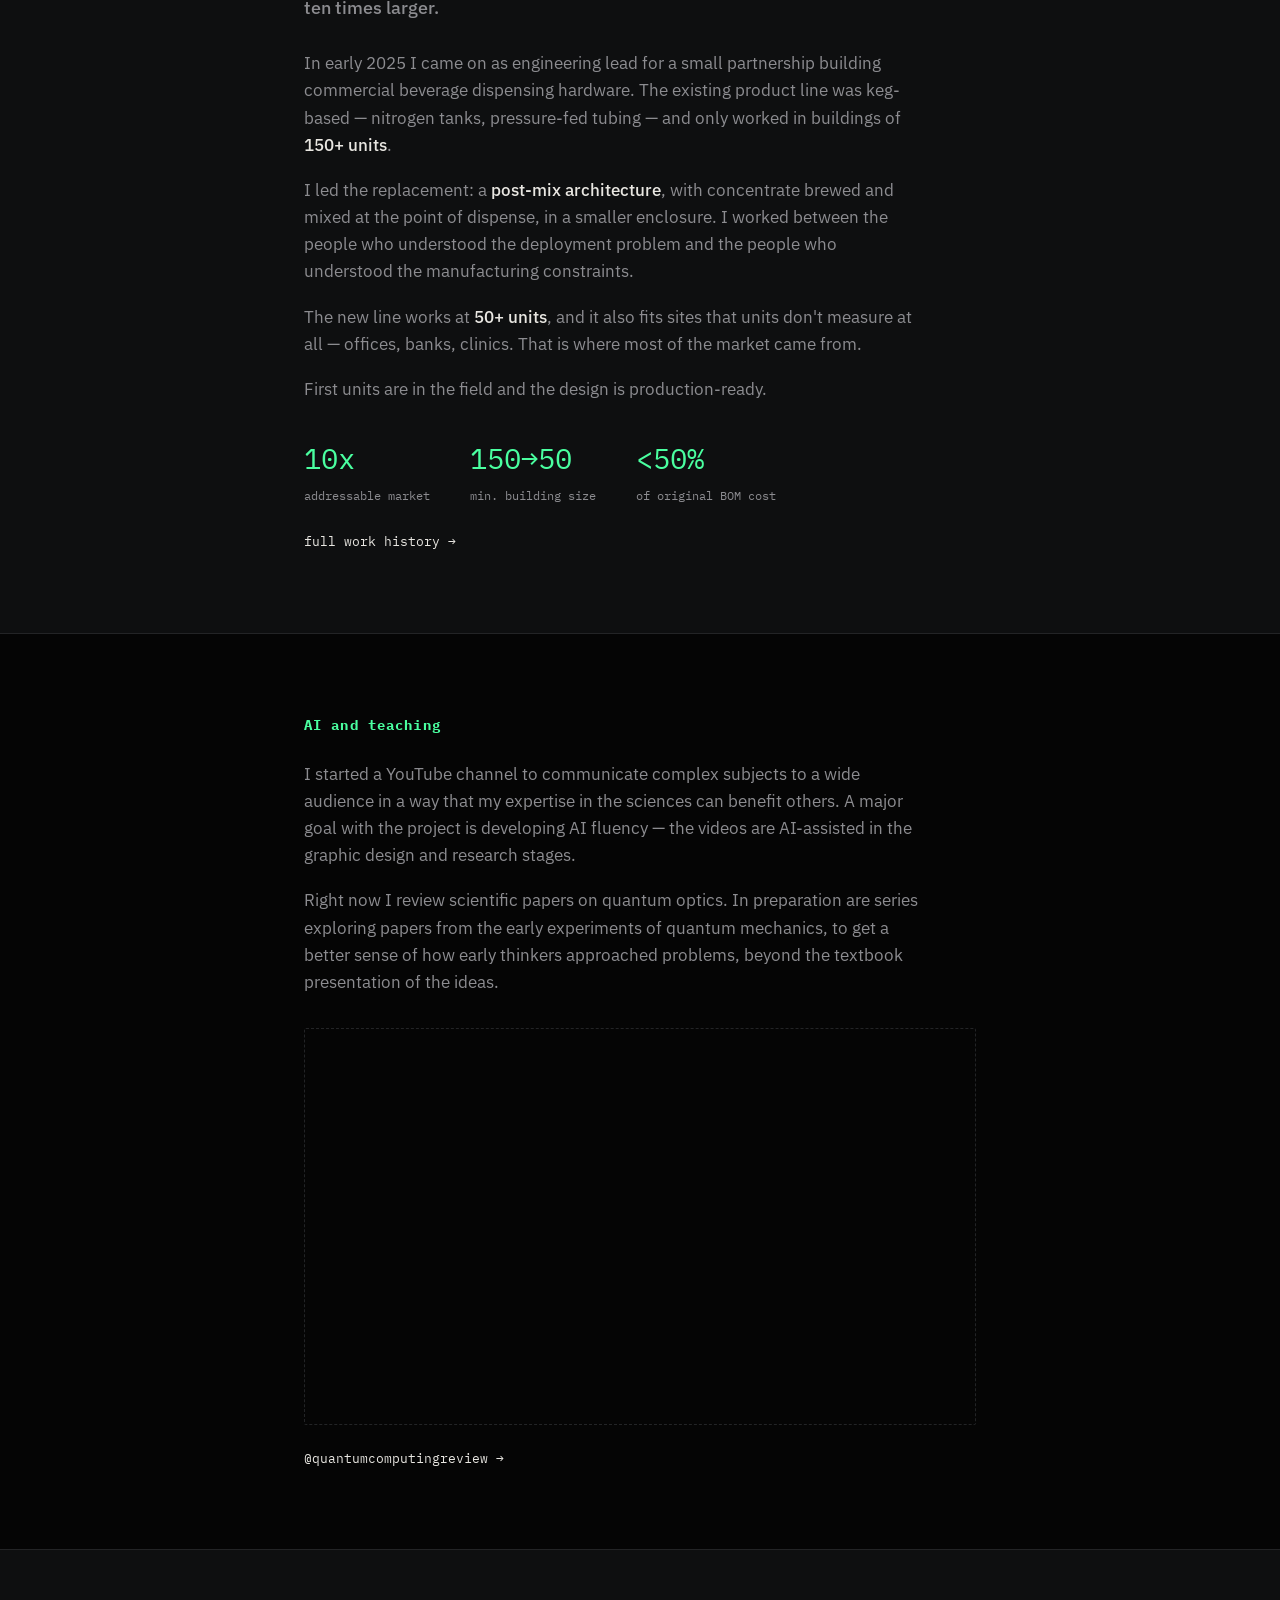
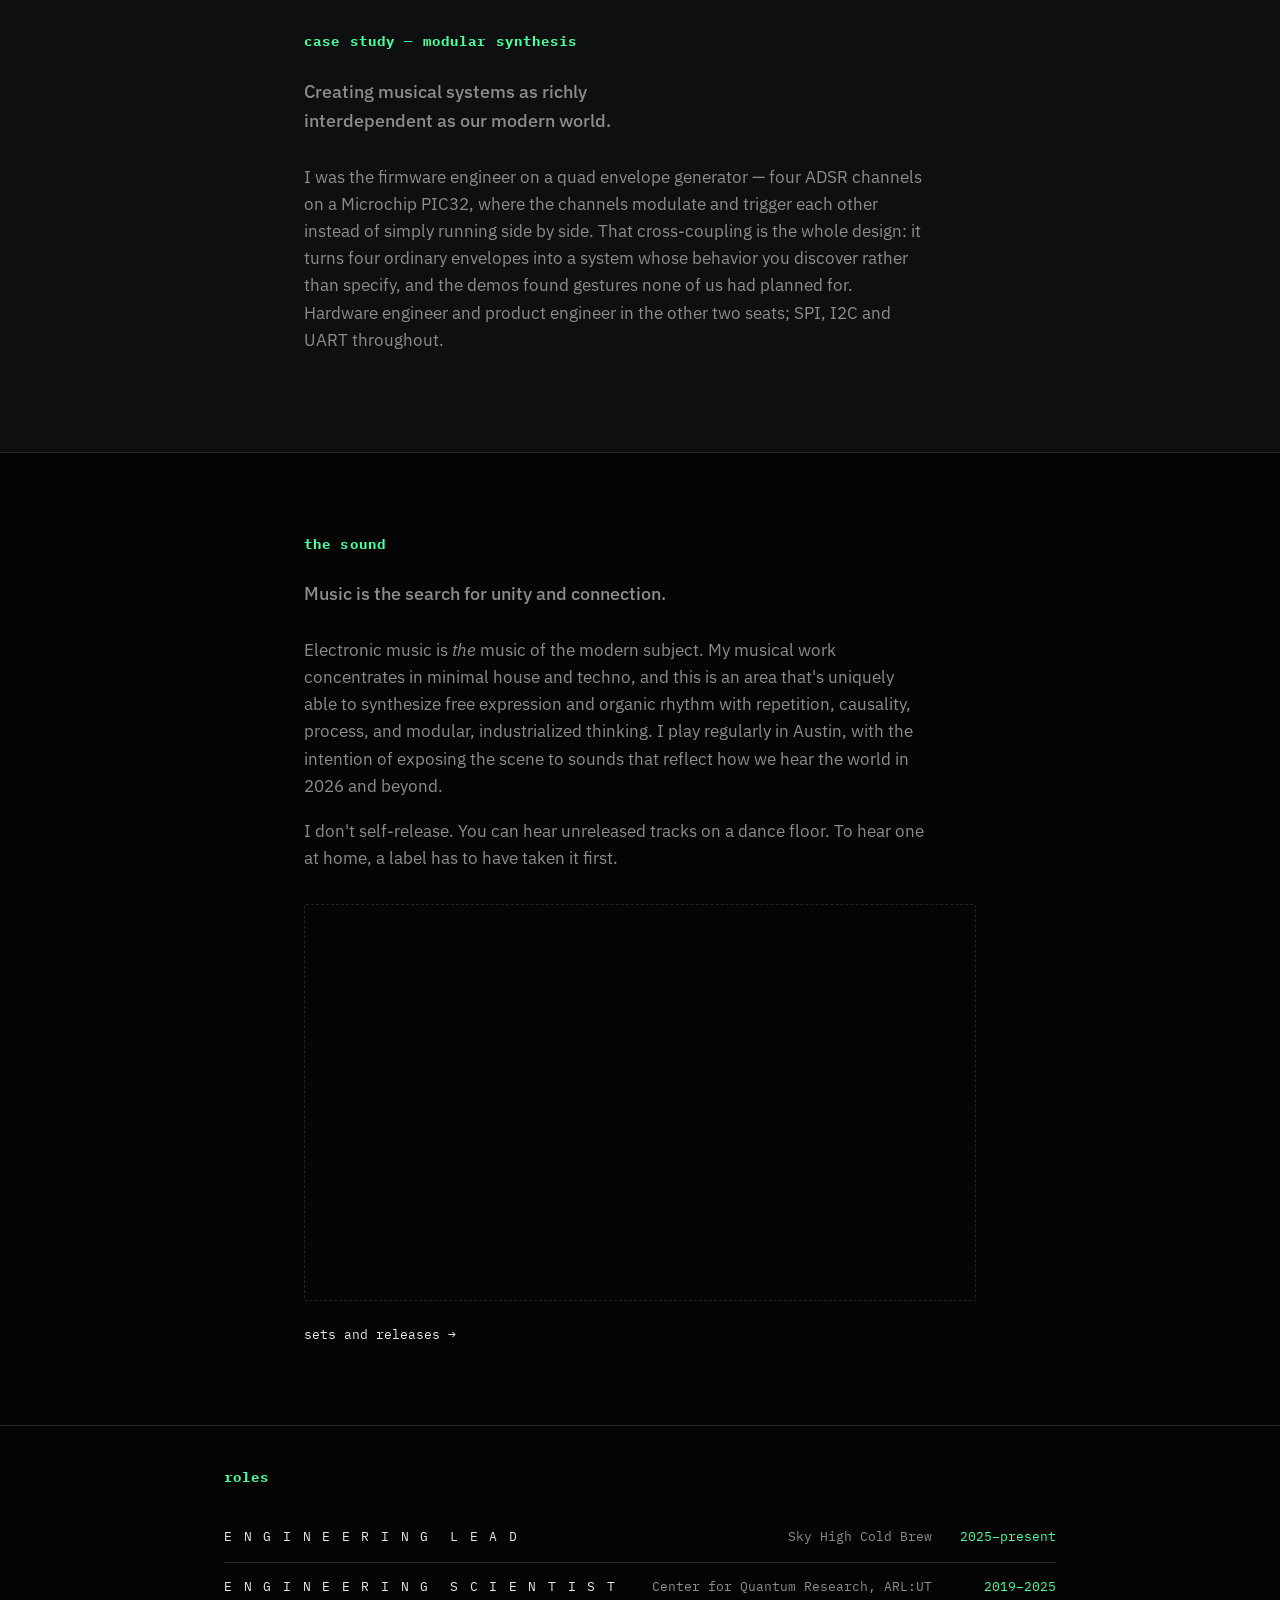
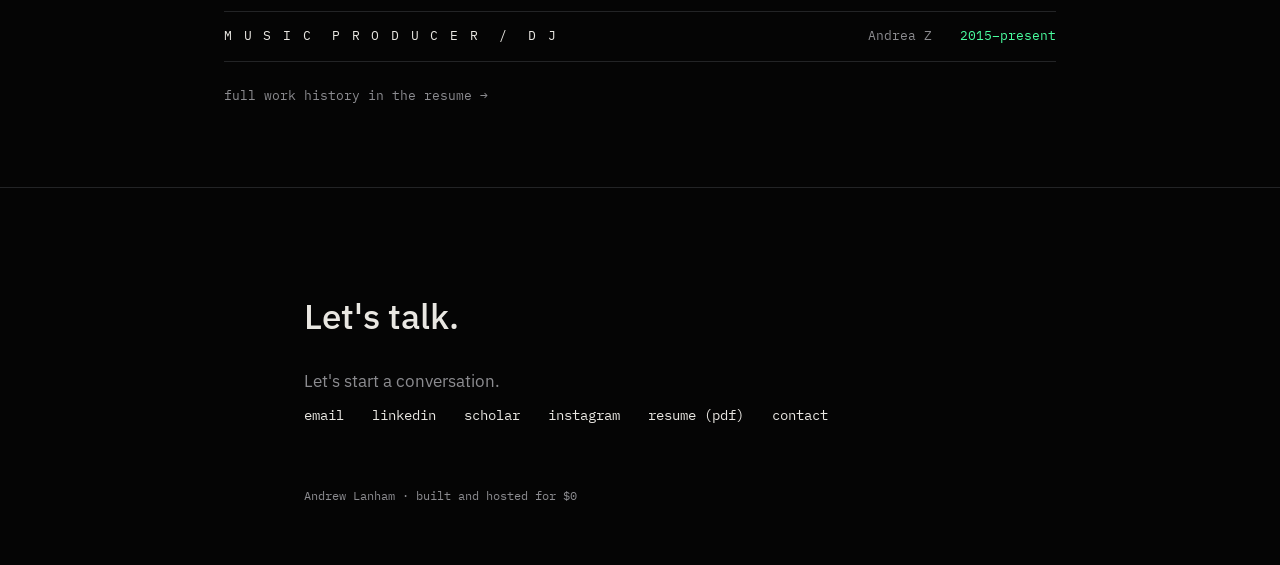
==== commit 9a87798f: "clarificaiton" ====
--- a/index.html
+++ b/index.html
@@ -103,7 +103,7 @@
   </div>
 </section>
 
-<section class="block alt" id="philosophical mission">
+<section class="block alt" id="mission">
   <div class="wrap">
     <h2>mission</h2>
     <p>Engineering and music were my first vocations because their languages are more universal than the ones we speak. I worked in wireless communication because it encodes language into nature to enable human connection. I worked in quantum computing because it uses a mysterious base language of reality to speak.</p>
@@ -129,7 +129,7 @@
       <div class="r">
         <div class="k">Research</div>
         <div class="v">
-          <span class="t">Center for Quantum Research, Applied Research Laboratories: UT &nbsp;·&nbsp; 2016&ndash;2025</span>
+          <span class="t">Center for Quantum Research, Applied Research Laboratories: UT &nbsp;·&nbsp; 2016 (intern)&ndash;2025</span>
           Evaluating emerging quantum technology &mdash; making ordinary classical systems reproduce quantum behavior closely enough to be useful.
           <ul>
             <li>Classical stochastic models of the entangled resource states that fusion-based quantum computing is built from</li>
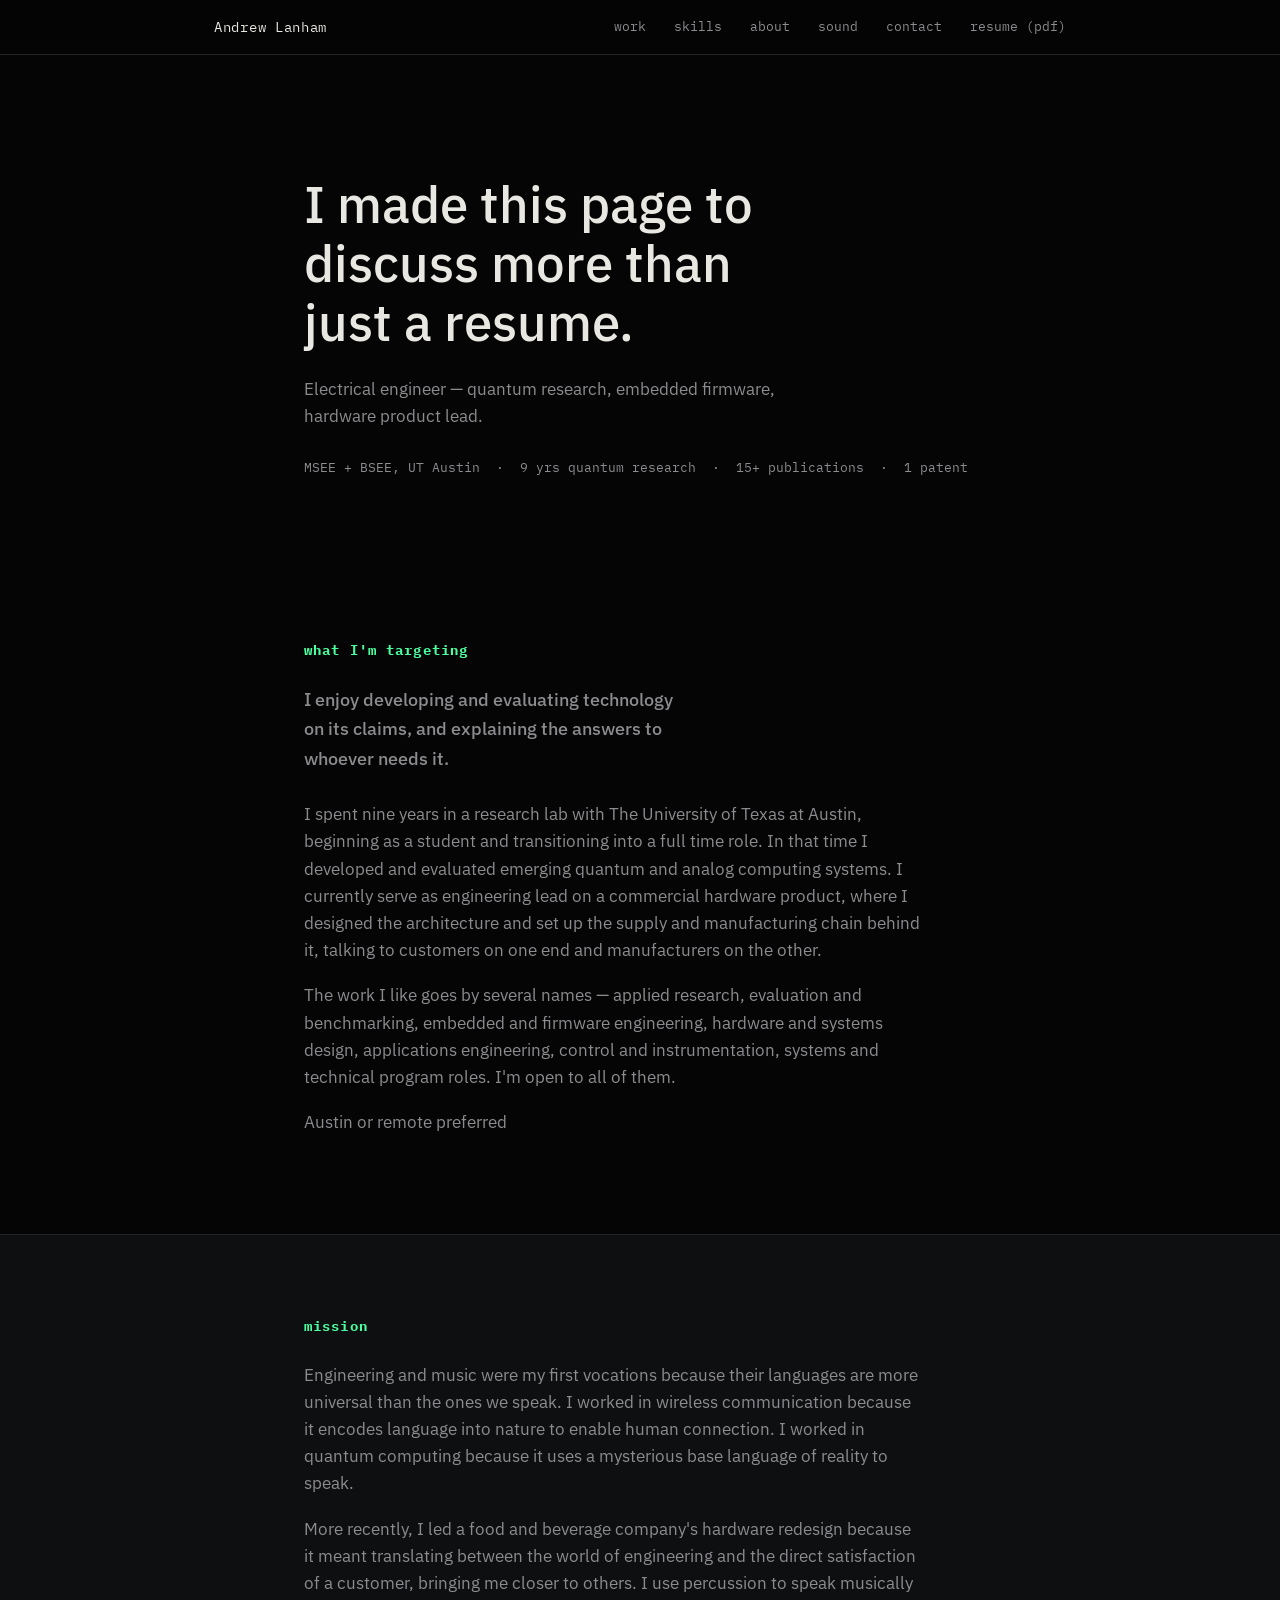
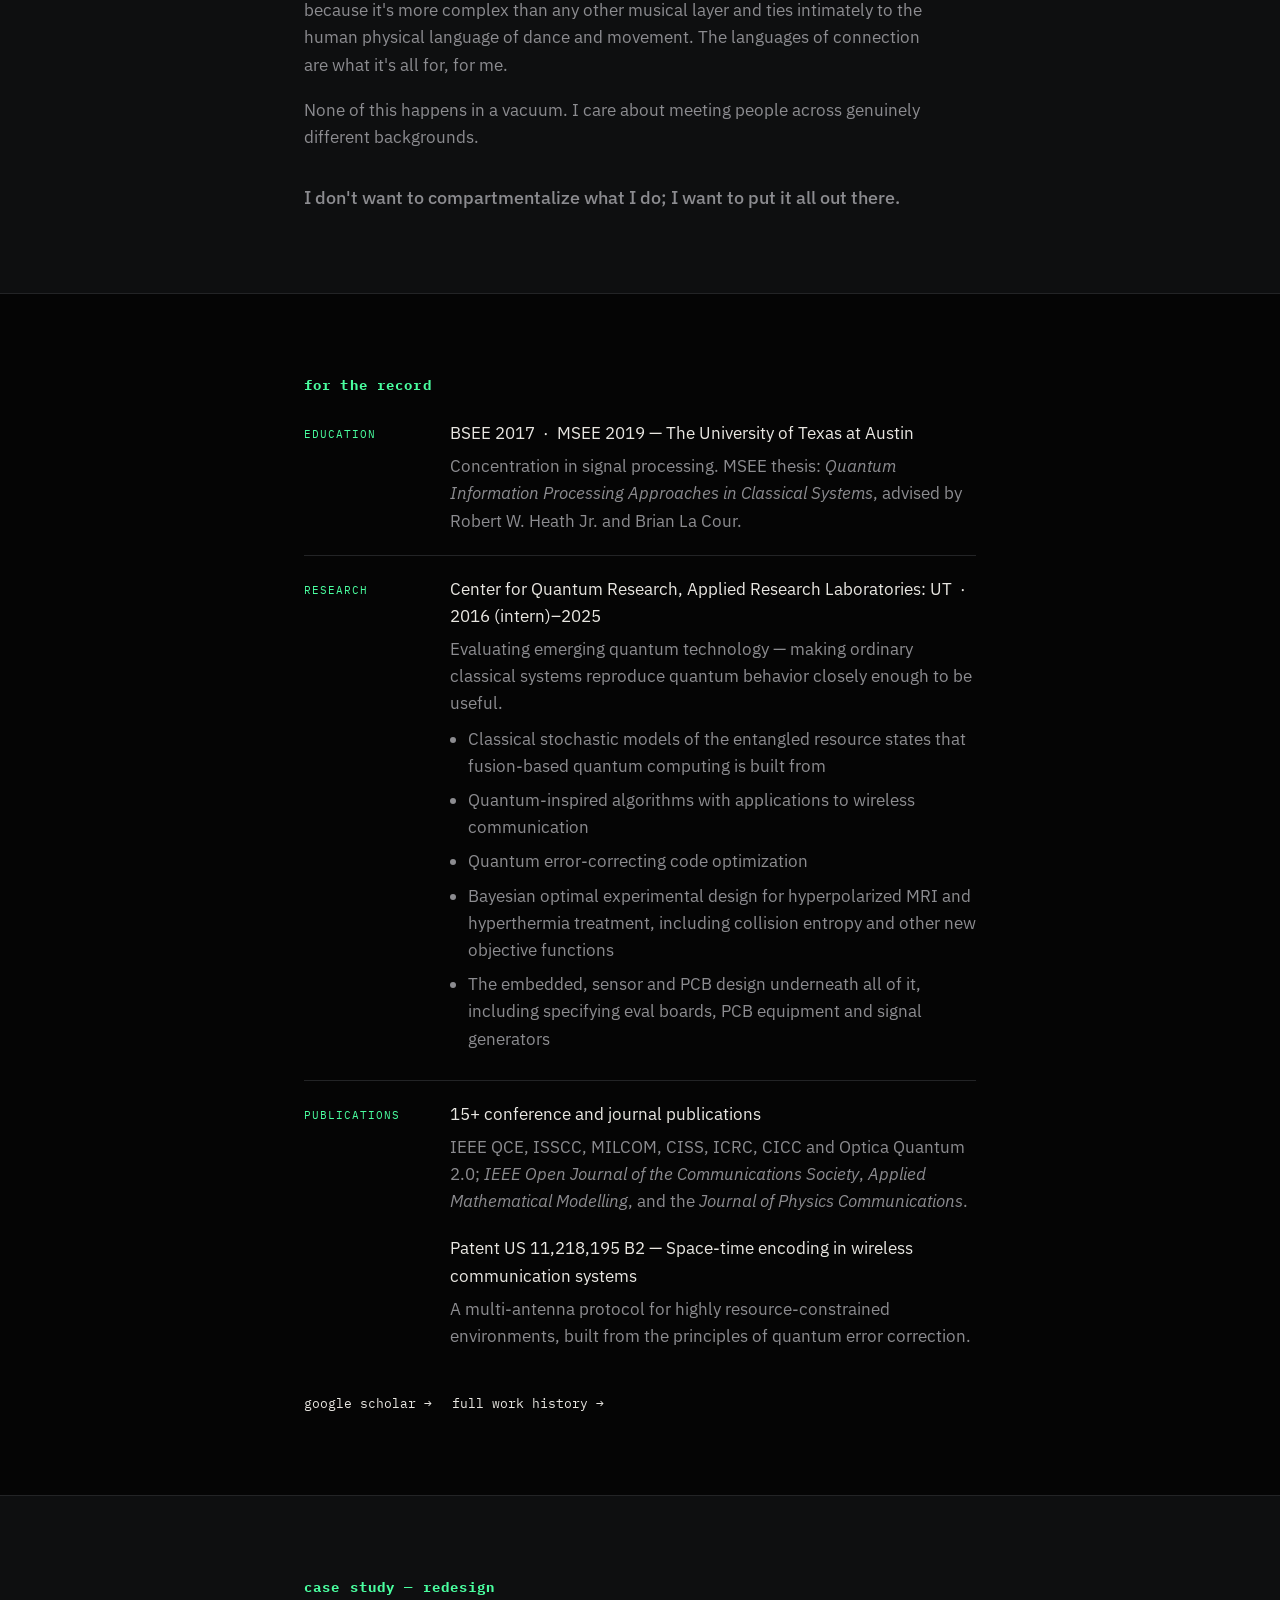
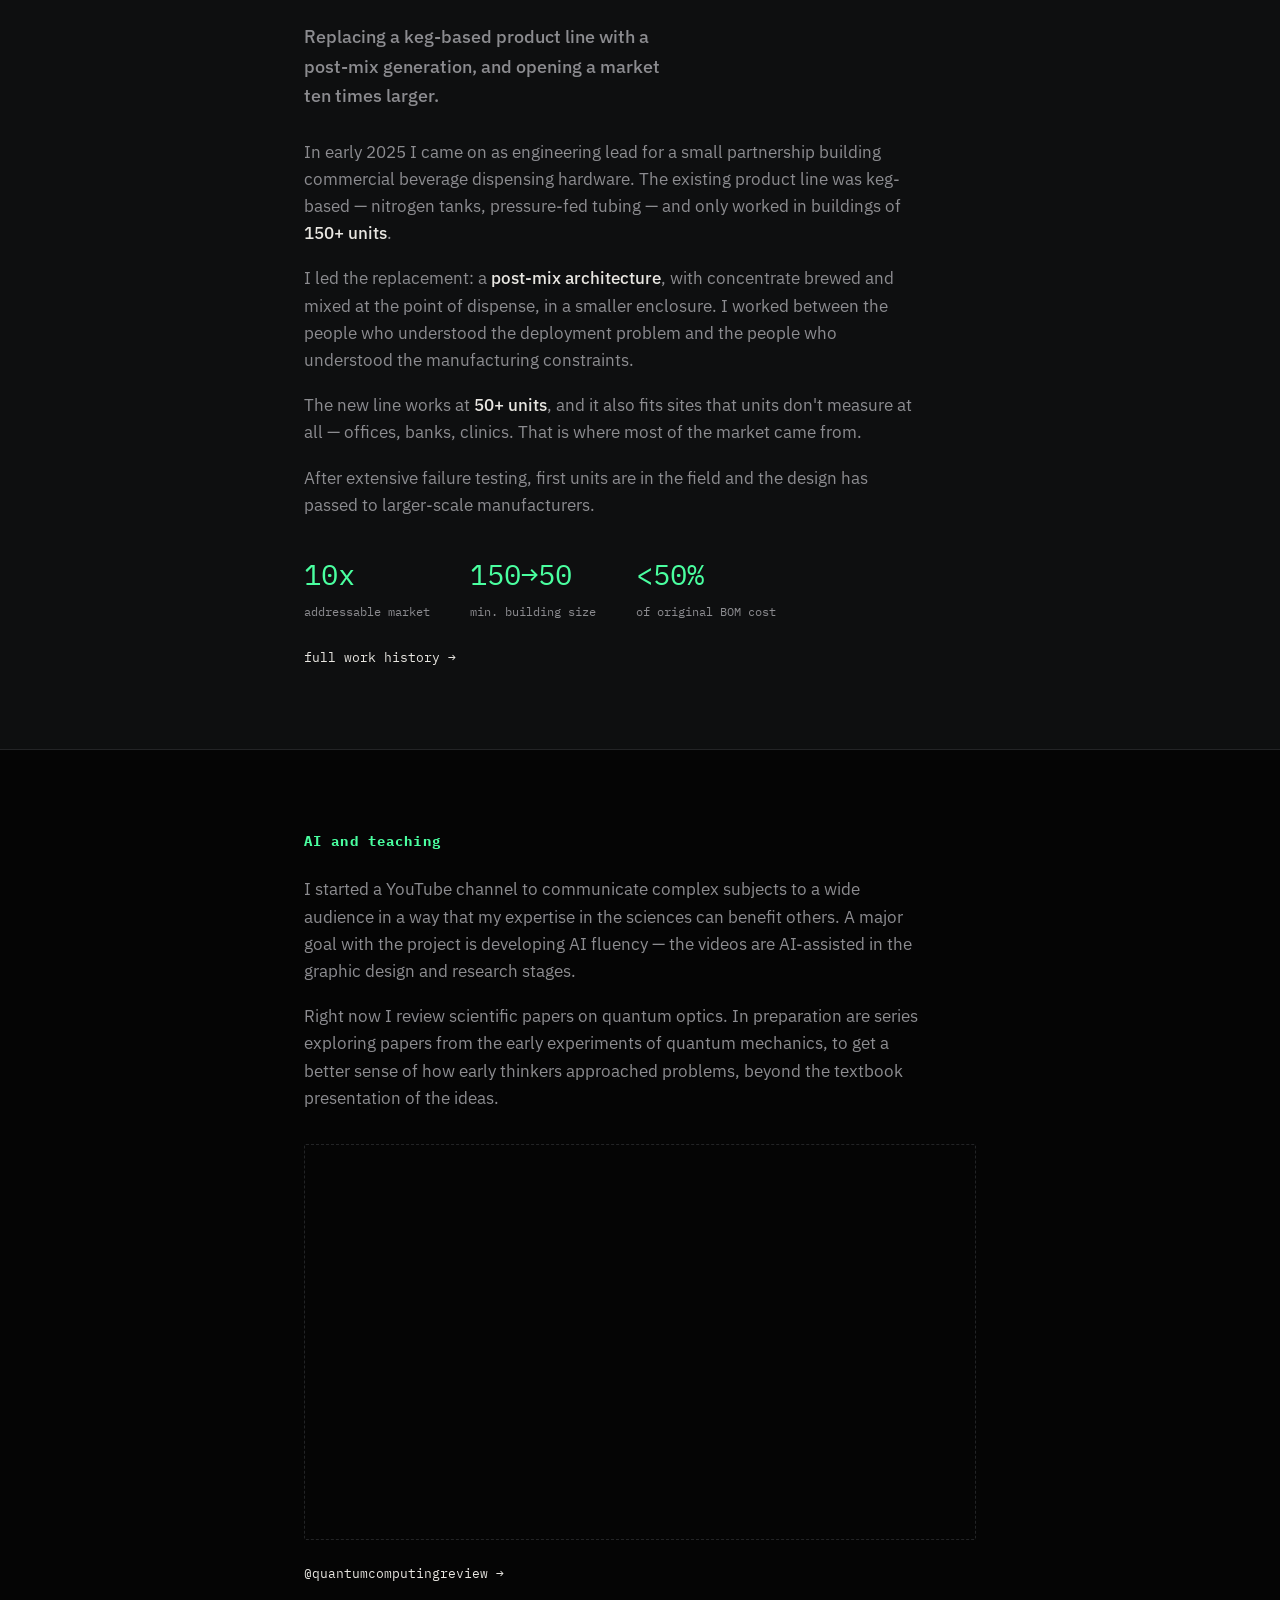
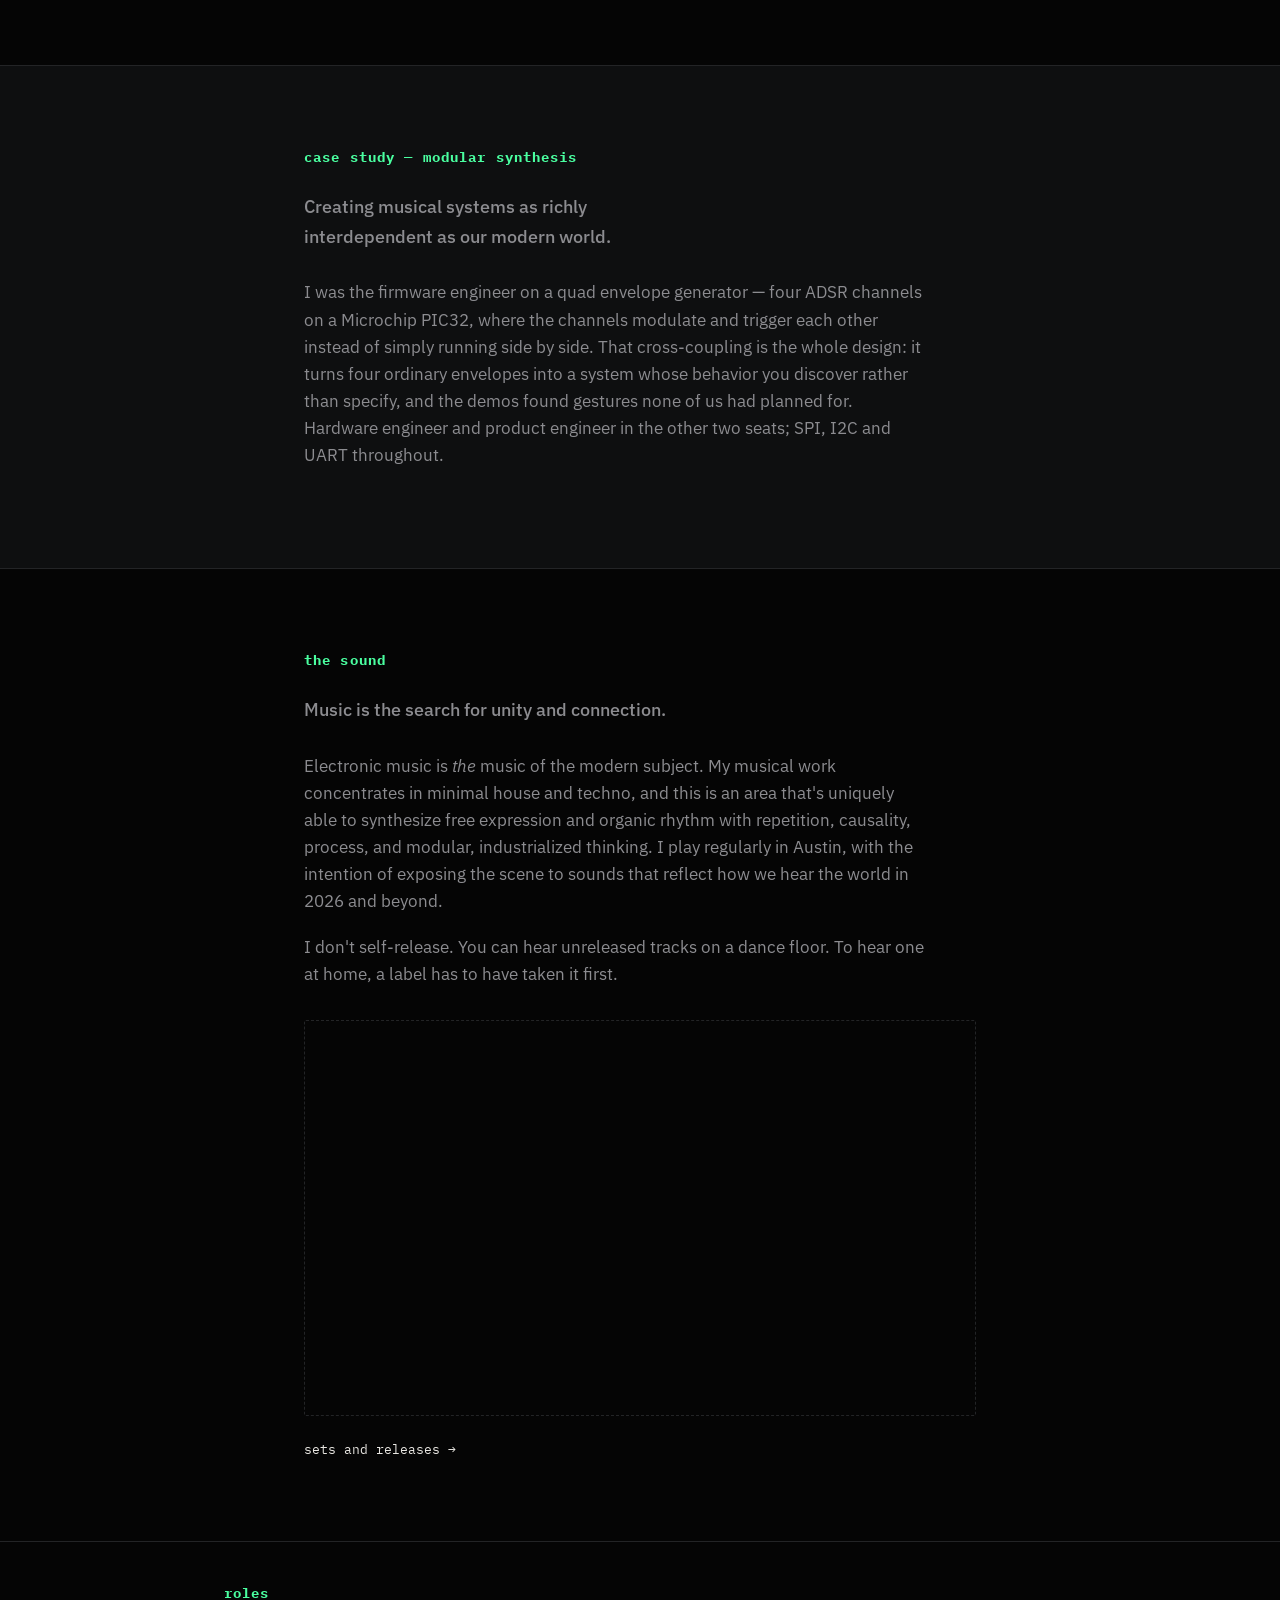
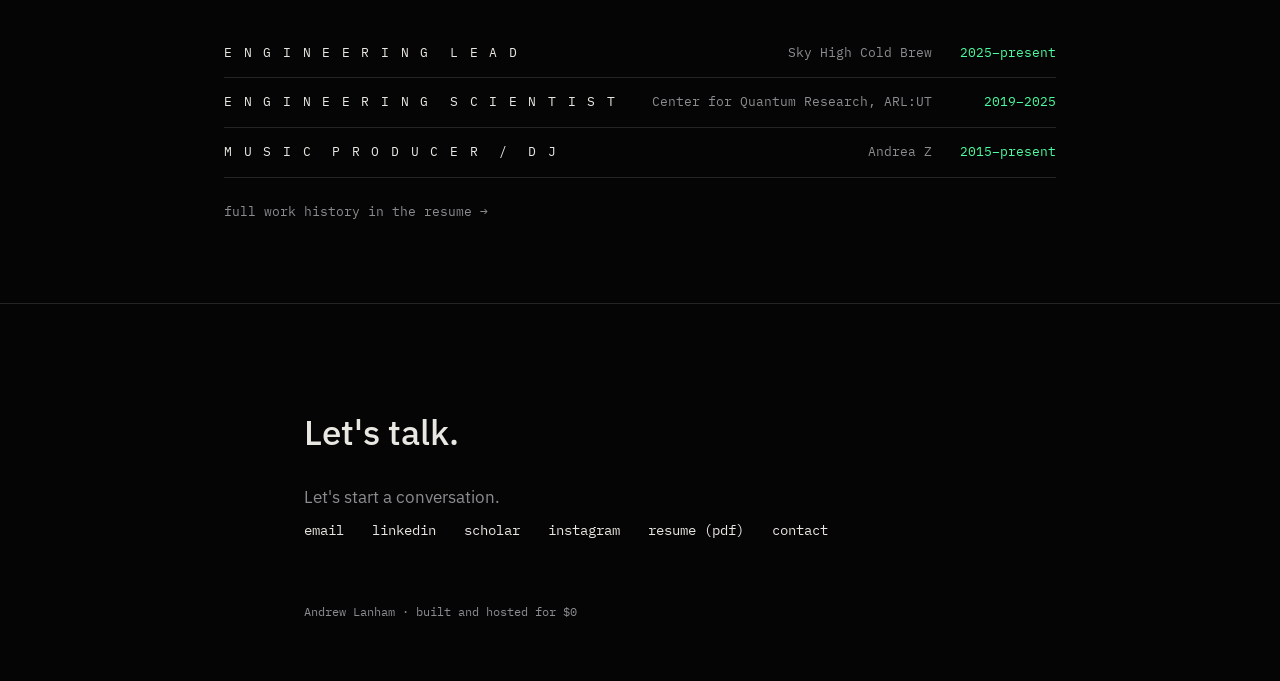
==== commit 1ad0b678: "resume tweaks more" ====
--- a/index.html
+++ b/index.html
@@ -135,6 +135,7 @@
             <li>Classical stochastic models of the entangled resource states that fusion-based quantum computing is built from</li>
             <li>Quantum-inspired algorithms with applications to wireless communication</li>
             <li>Quantum error-correcting code optimization</li>
+            <li>Bayesian optimal experimental design for hyperpolarized MRI and hyperthermia treatment, including collision entropy and other new objective functions</li>
             <li>The embedded, sensor and PCB design underneath all of it, including specifying eval boards, PCB equipment and signal generators</li>
           </ul>
         </div>
@@ -169,7 +170,7 @@
     <p>In early 2025 I came on as engineering lead for a small partnership building commercial beverage dispensing hardware. The existing product line was keg-based — nitrogen tanks, pressure-fed tubing — and only worked in buildings of <strong>150+ units</strong>.</p>
     <p>I led the replacement: a <strong>post-mix architecture</strong>, with concentrate brewed and mixed at the point of dispense, in a smaller enclosure. I worked between the people who understood the deployment problem and the people who understood the manufacturing constraints.</p>
     <p>The new line works at <strong>50+ units</strong>, and it also fits sites that units don't measure at all — offices, banks, clinics. That is where most of the market came from.</p>
-    <p>First units are in the field and the design is production-ready.</p>
+    <p>After extensive failure testing, first units are in the field and the design has passed to larger-scale manufacturers.</p>
     <div class="stat-row">
       <div class="stat"><span class="num">10x</span><span class="label">addressable market</span></div>
       <div class="stat"><span class="num">150→50</span><span class="label">min. building size</span></div>
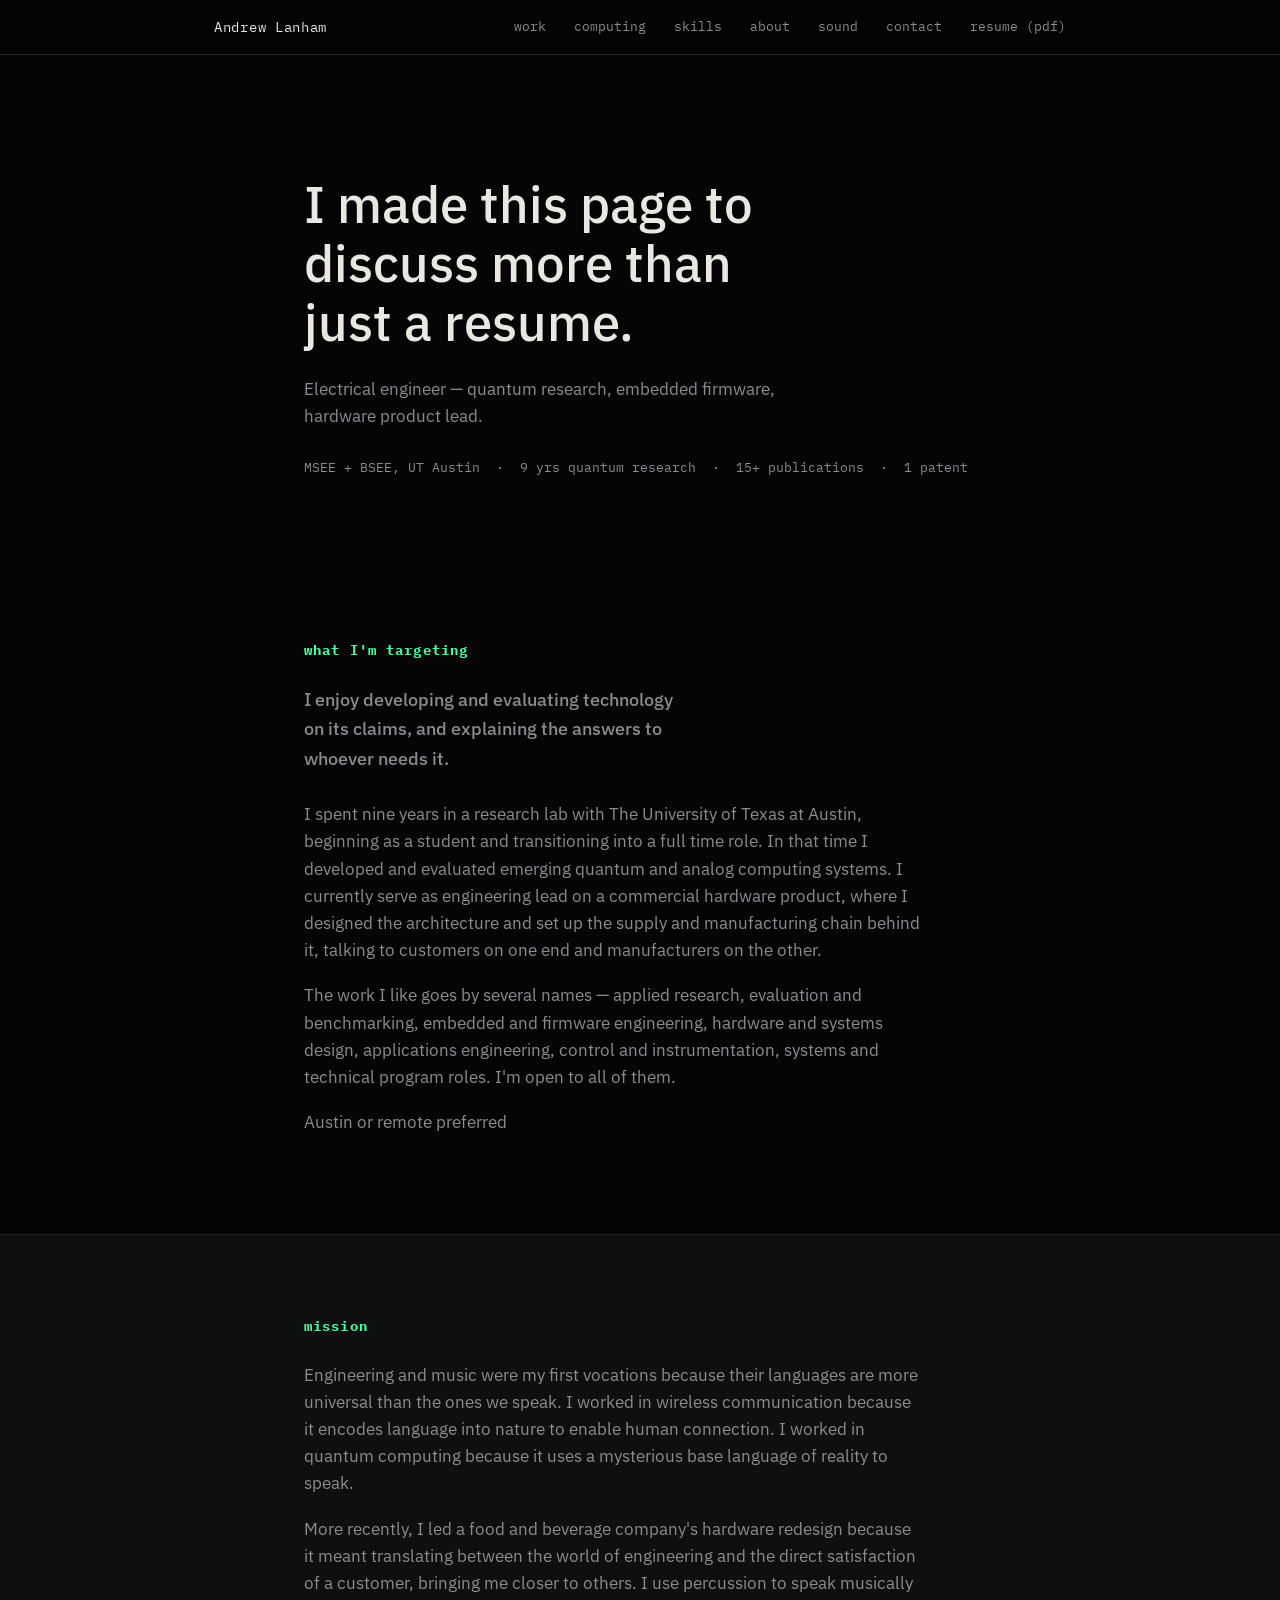
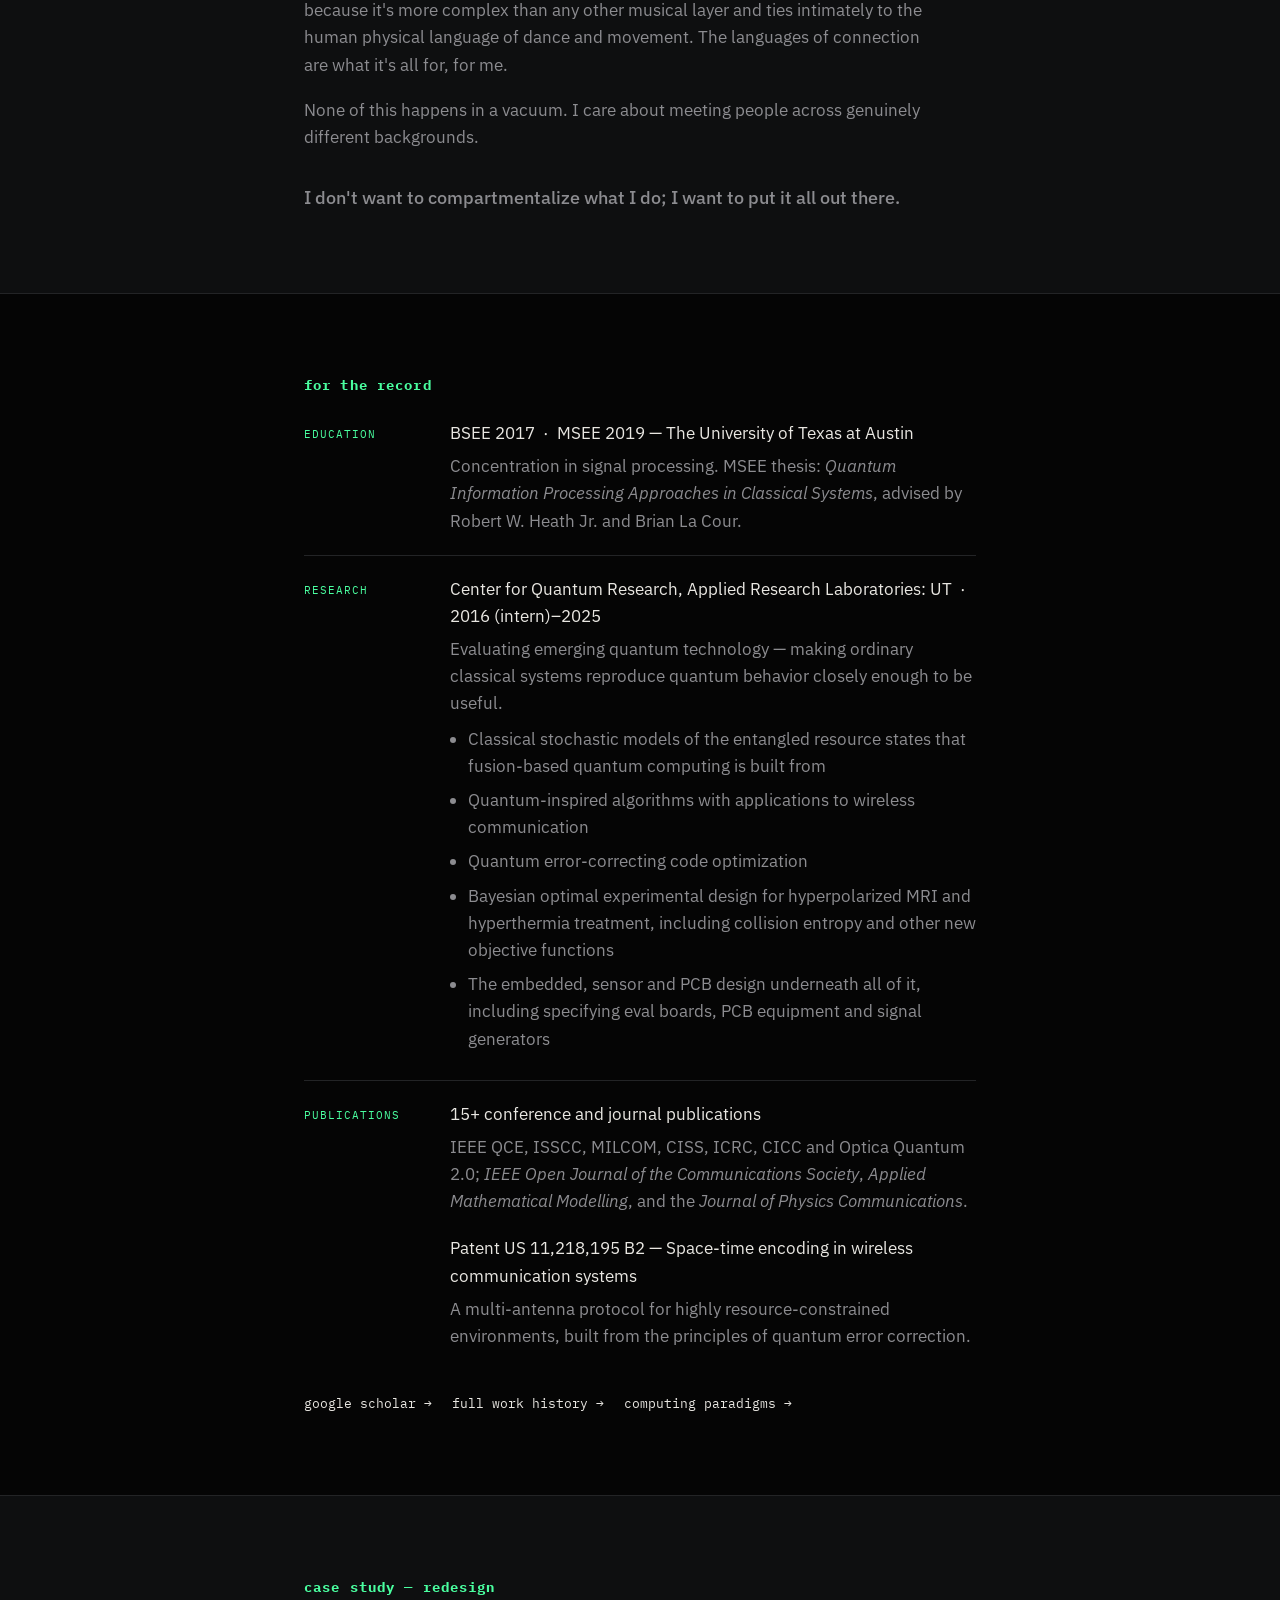
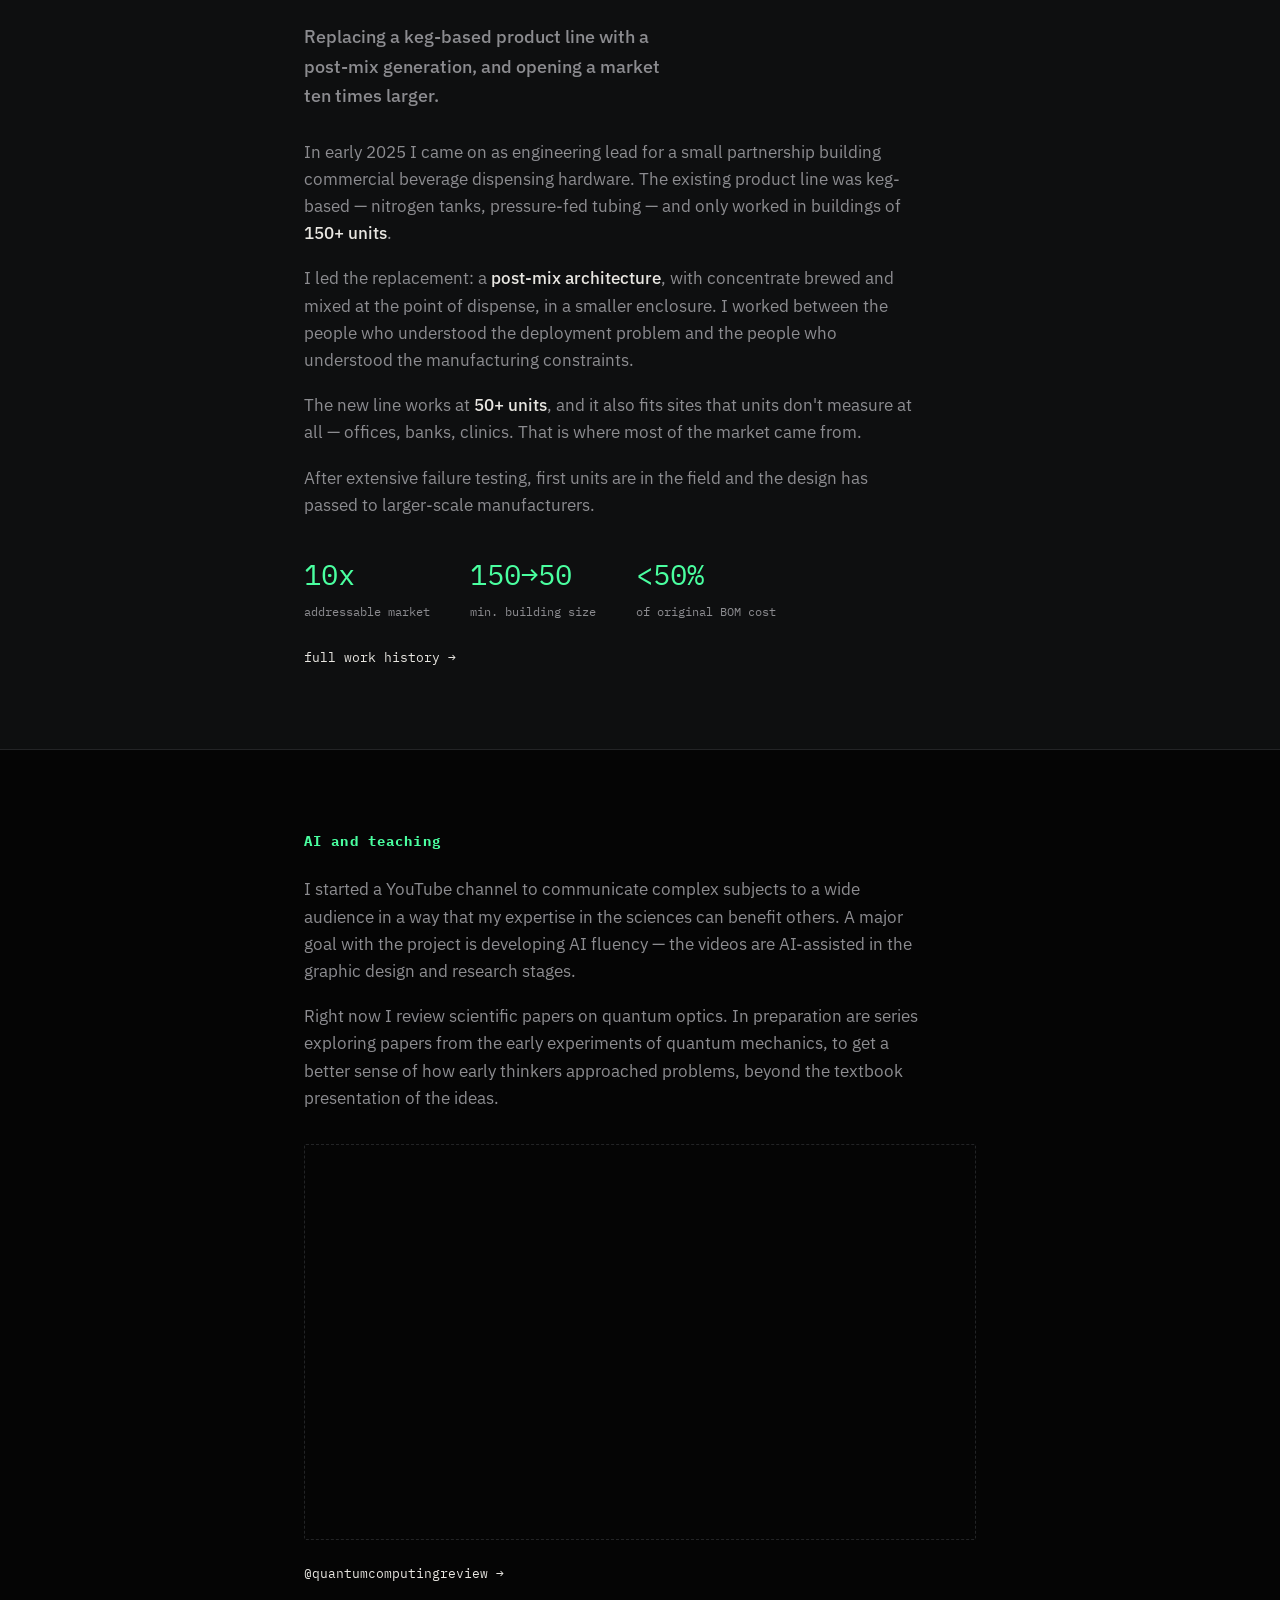
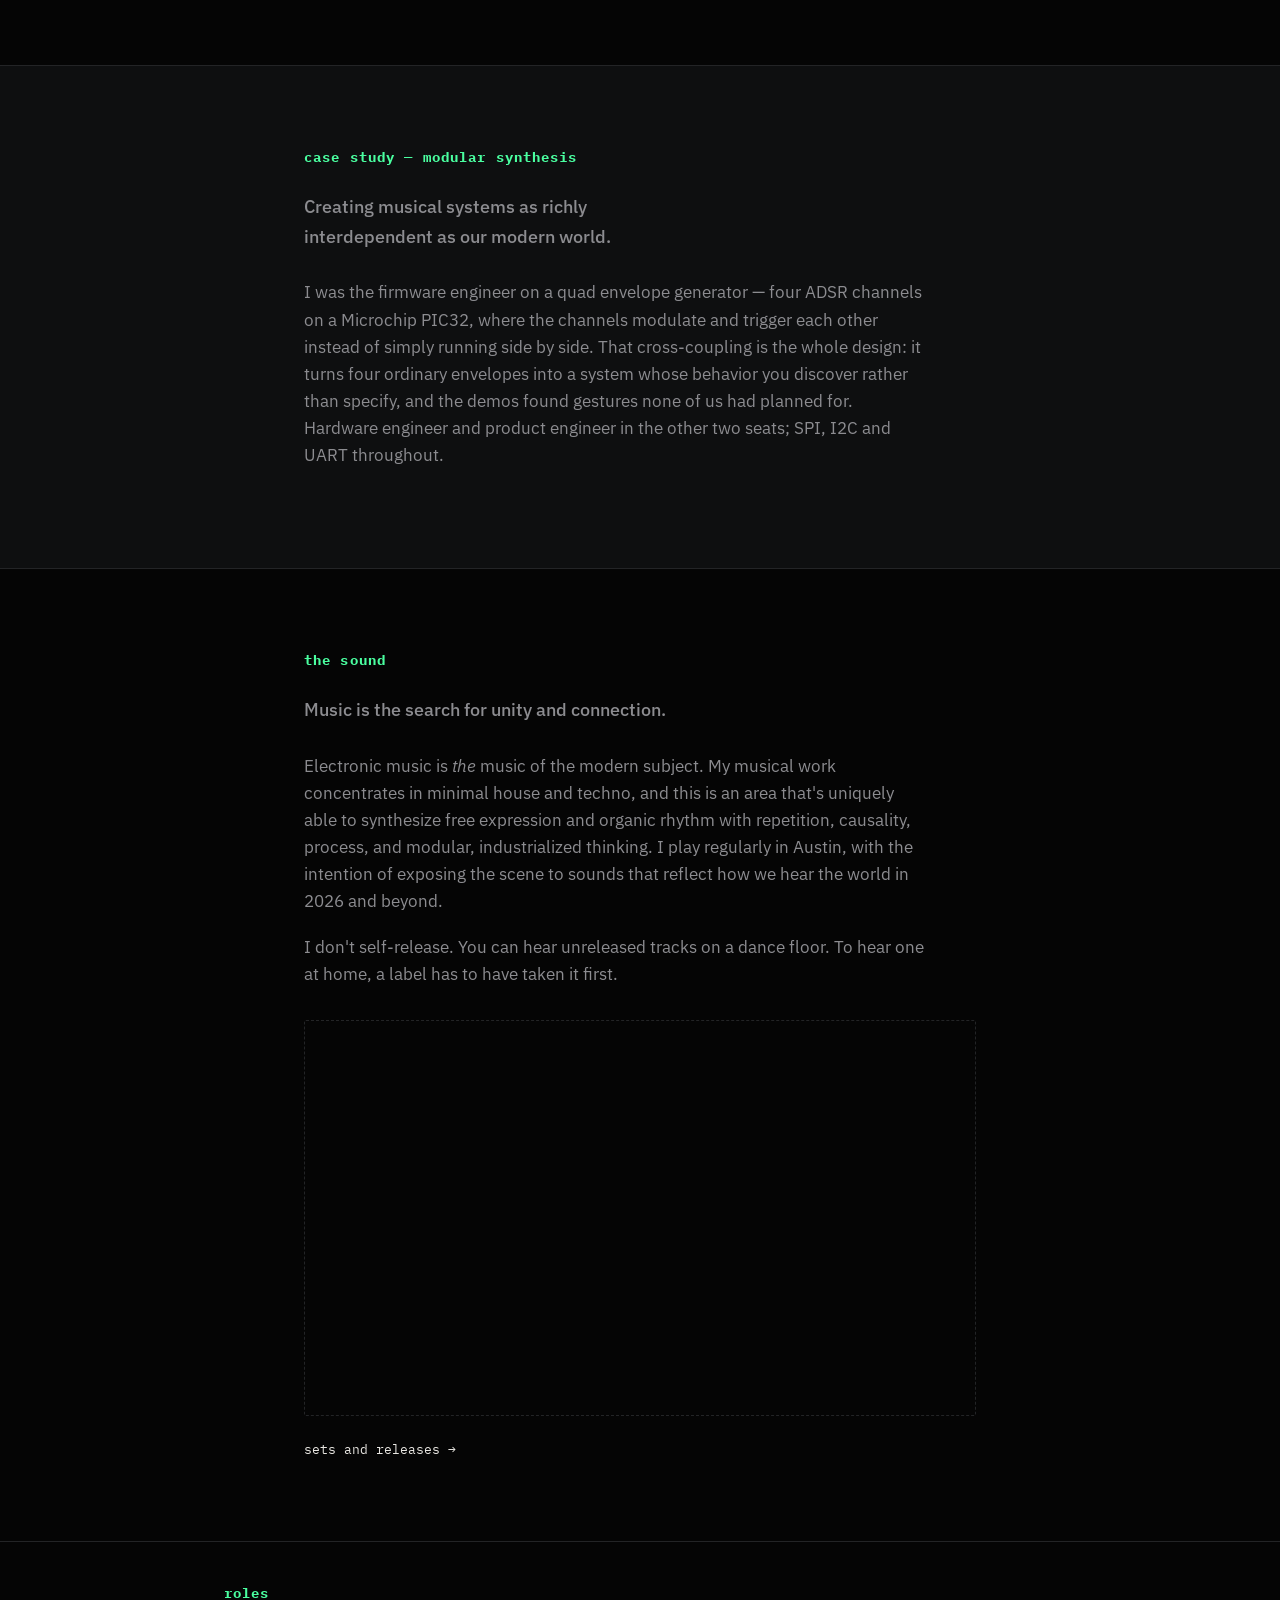
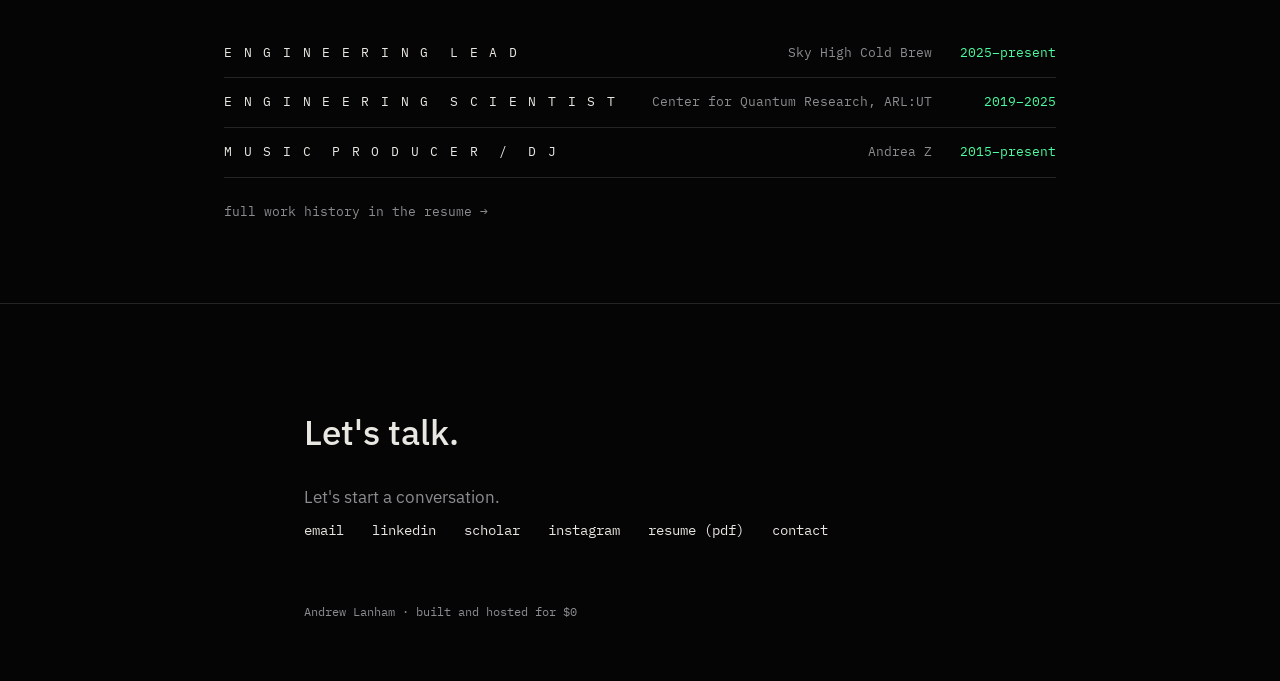
==== commit 5edd48a5: "add computing page" ====
--- a/index.html
+++ b/index.html
@@ -76,6 +76,7 @@
     <div class="mark"><a href="index.html">Andrew Lanham</a></div>
     <div class="links">
       <a href="work.html">work</a>
+      <a href="computing.html">computing</a>
       <a href="resume.html">skills</a>
       <a href="#mission">about</a>
       <a href="sound.html">sound</a>
@@ -159,6 +160,7 @@
     <div class="links-row">
       <a href="https://scholar.google.com/citations?user=W6Gd4ZUAAAAJ&amp;hl=en">google scholar &rarr;</a>
       <a href="work.html">full work history &rarr;</a>
+      <a href="computing.html">computing paradigms &rarr;</a>
     </div>
   </div>
 </section>
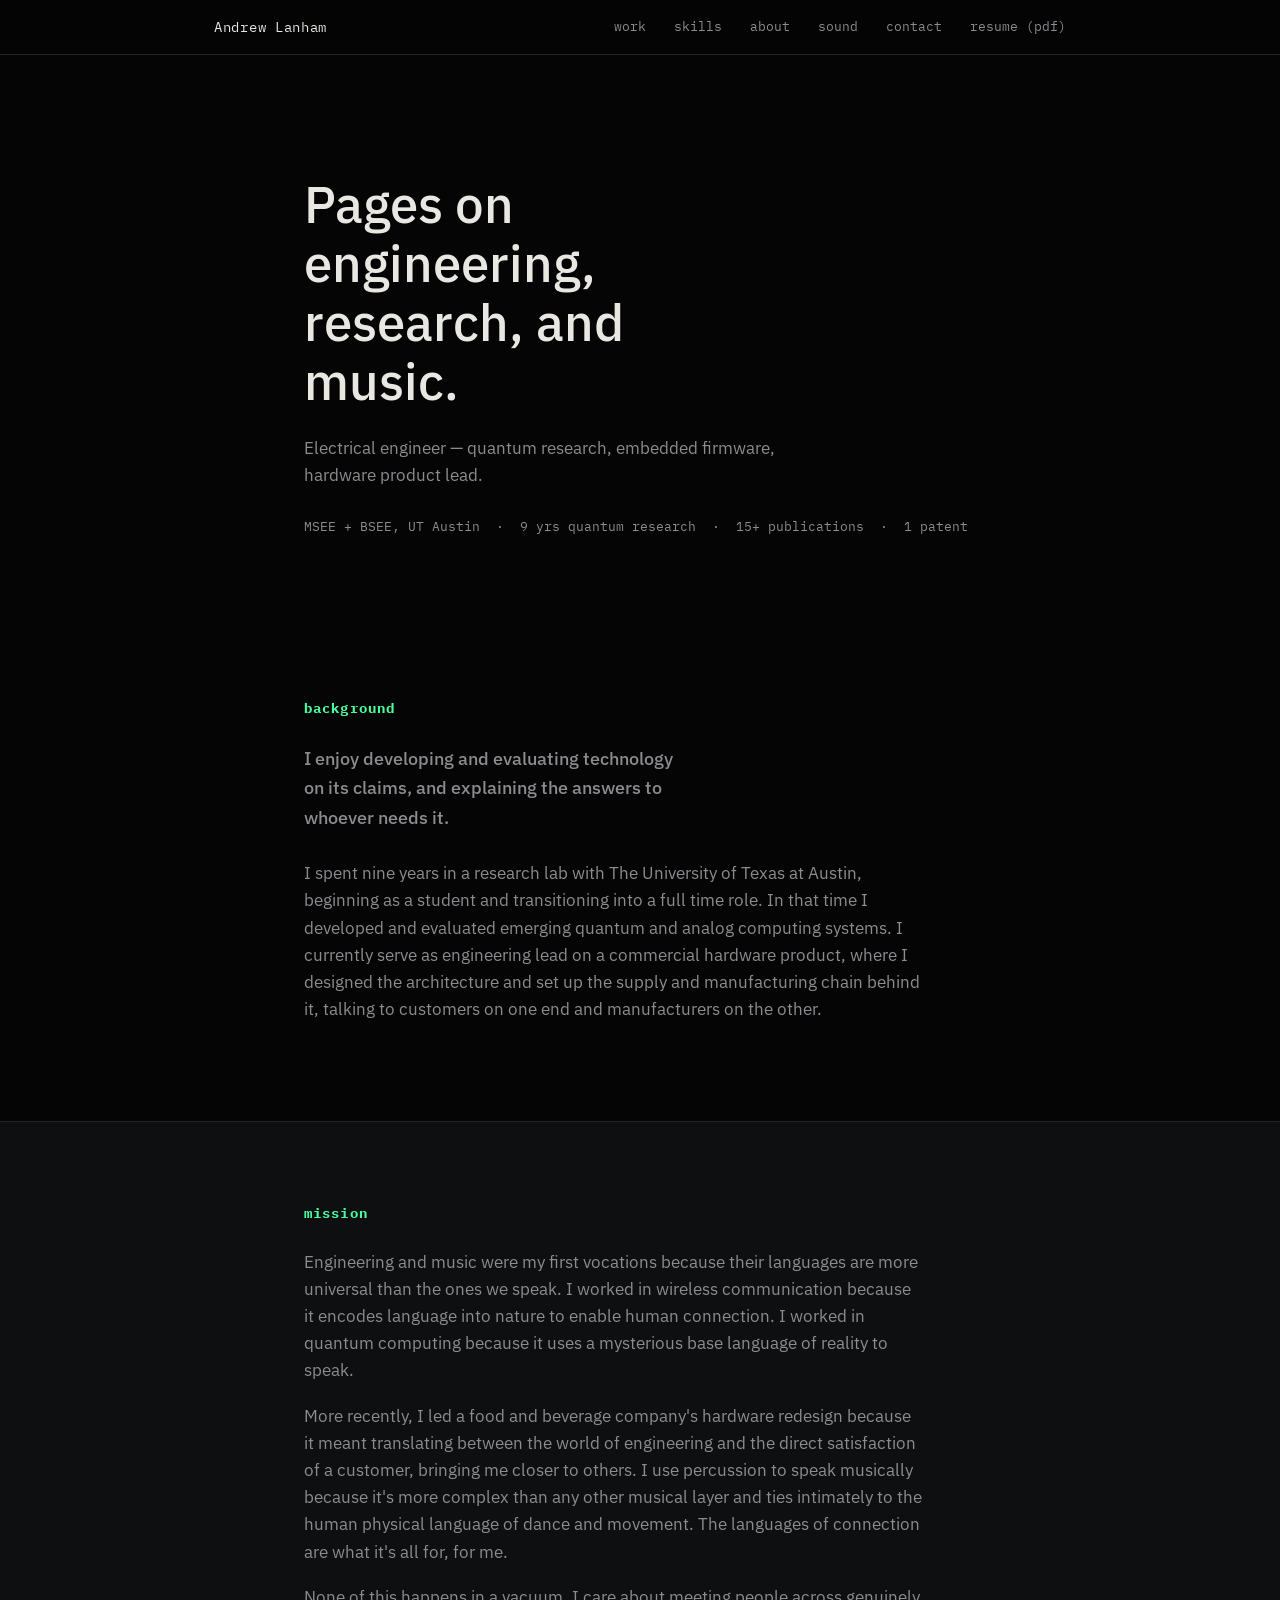
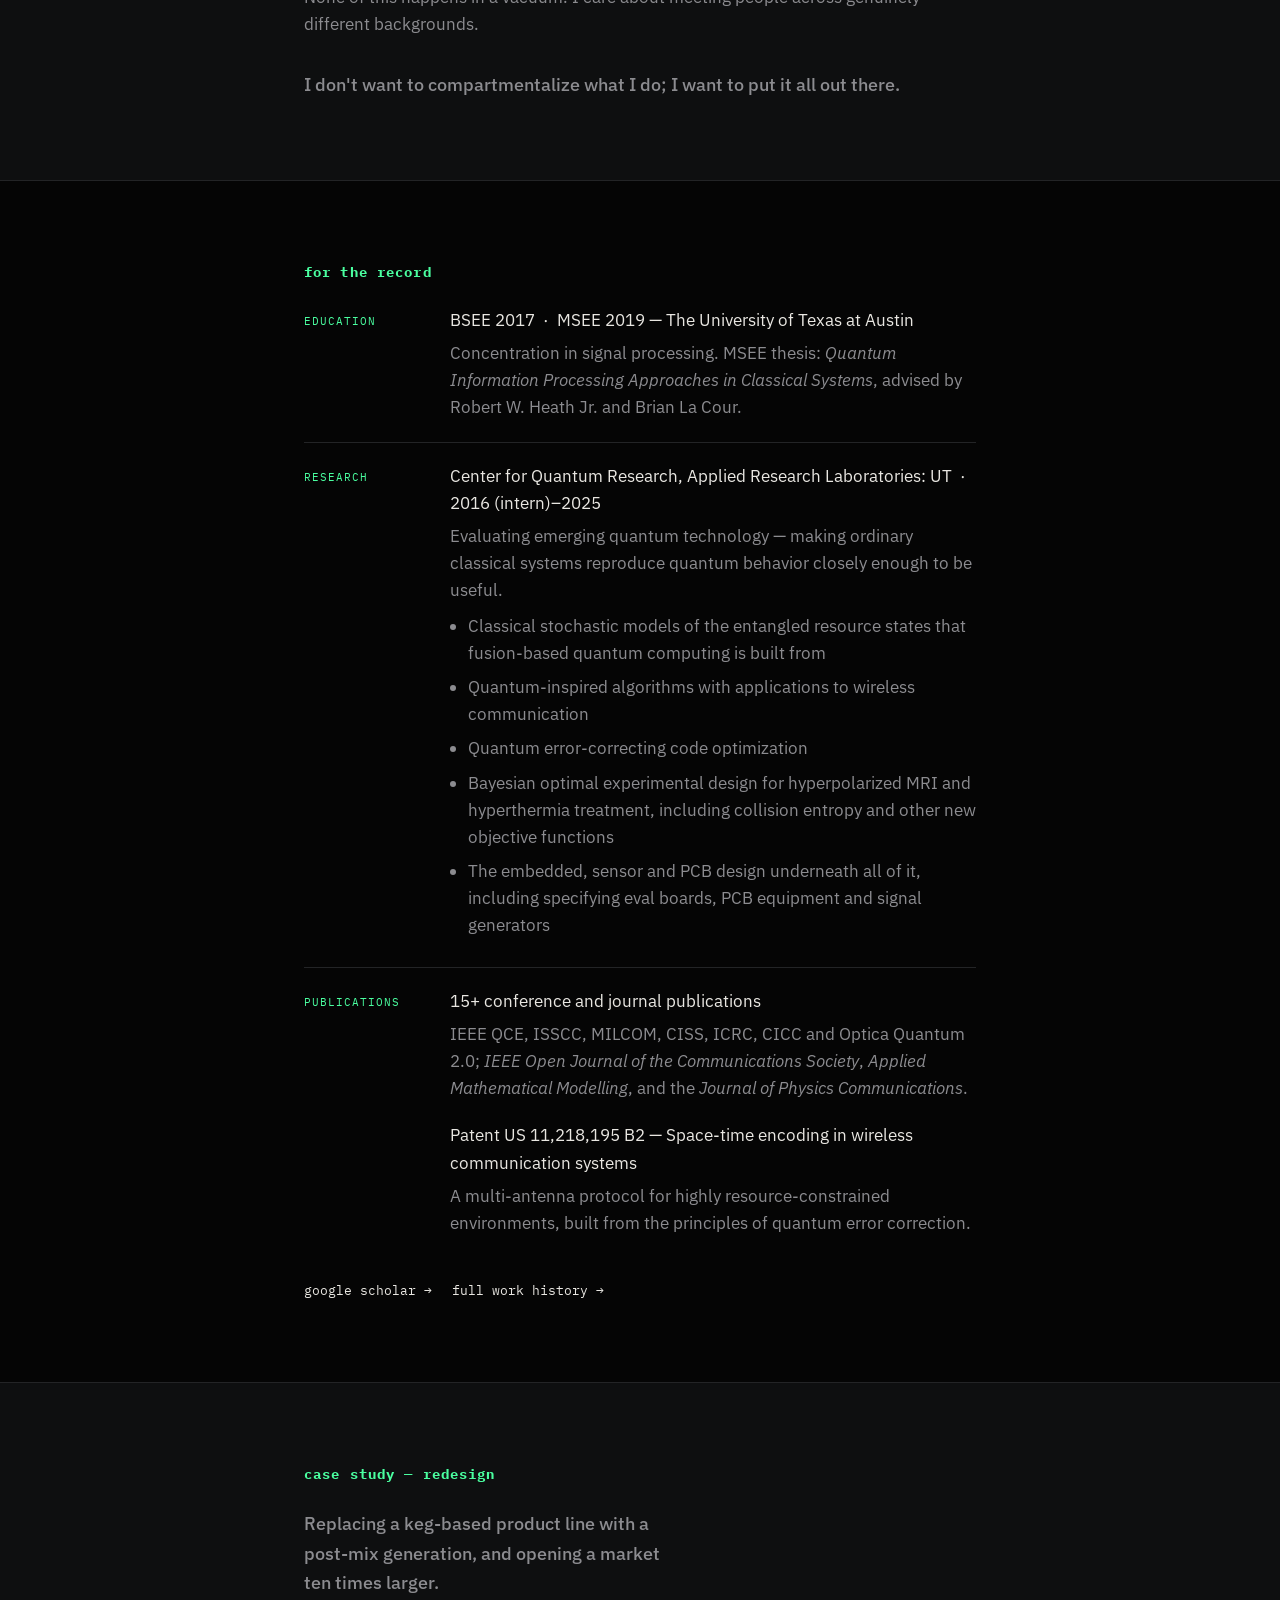
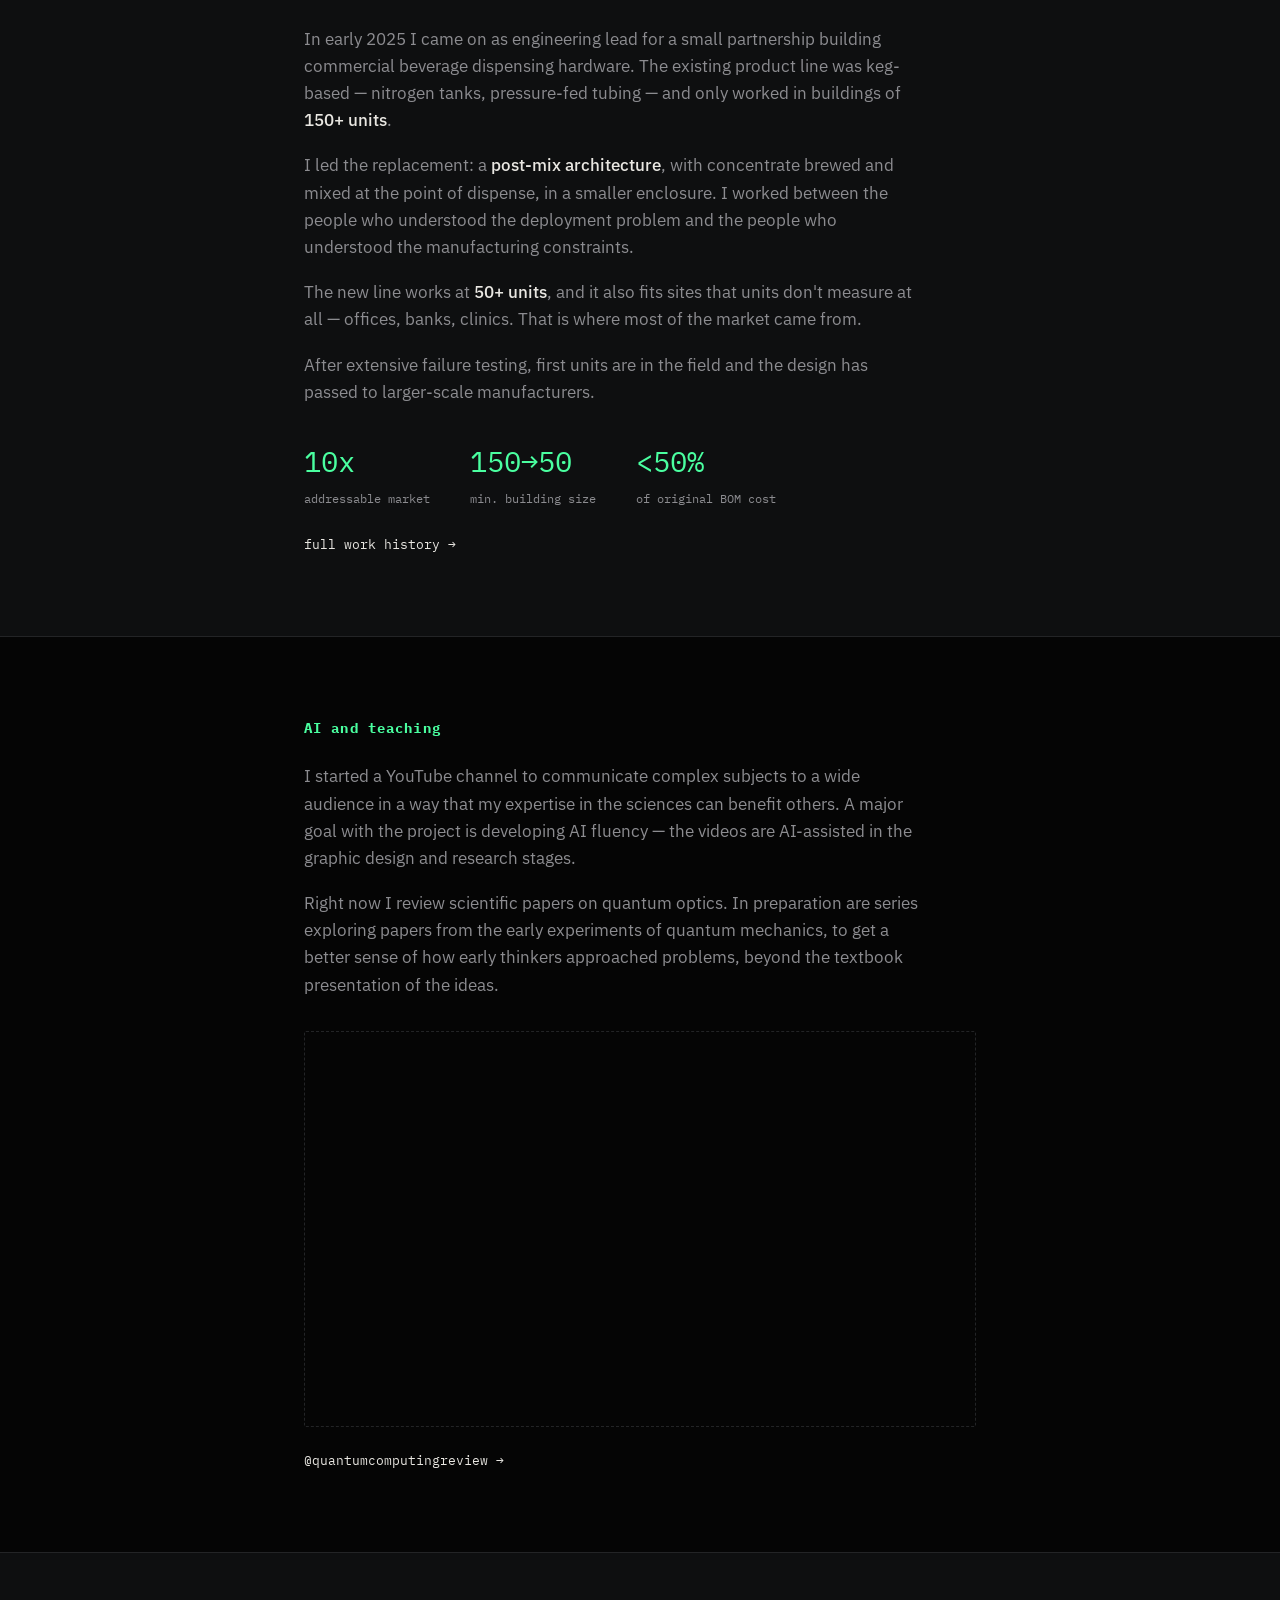
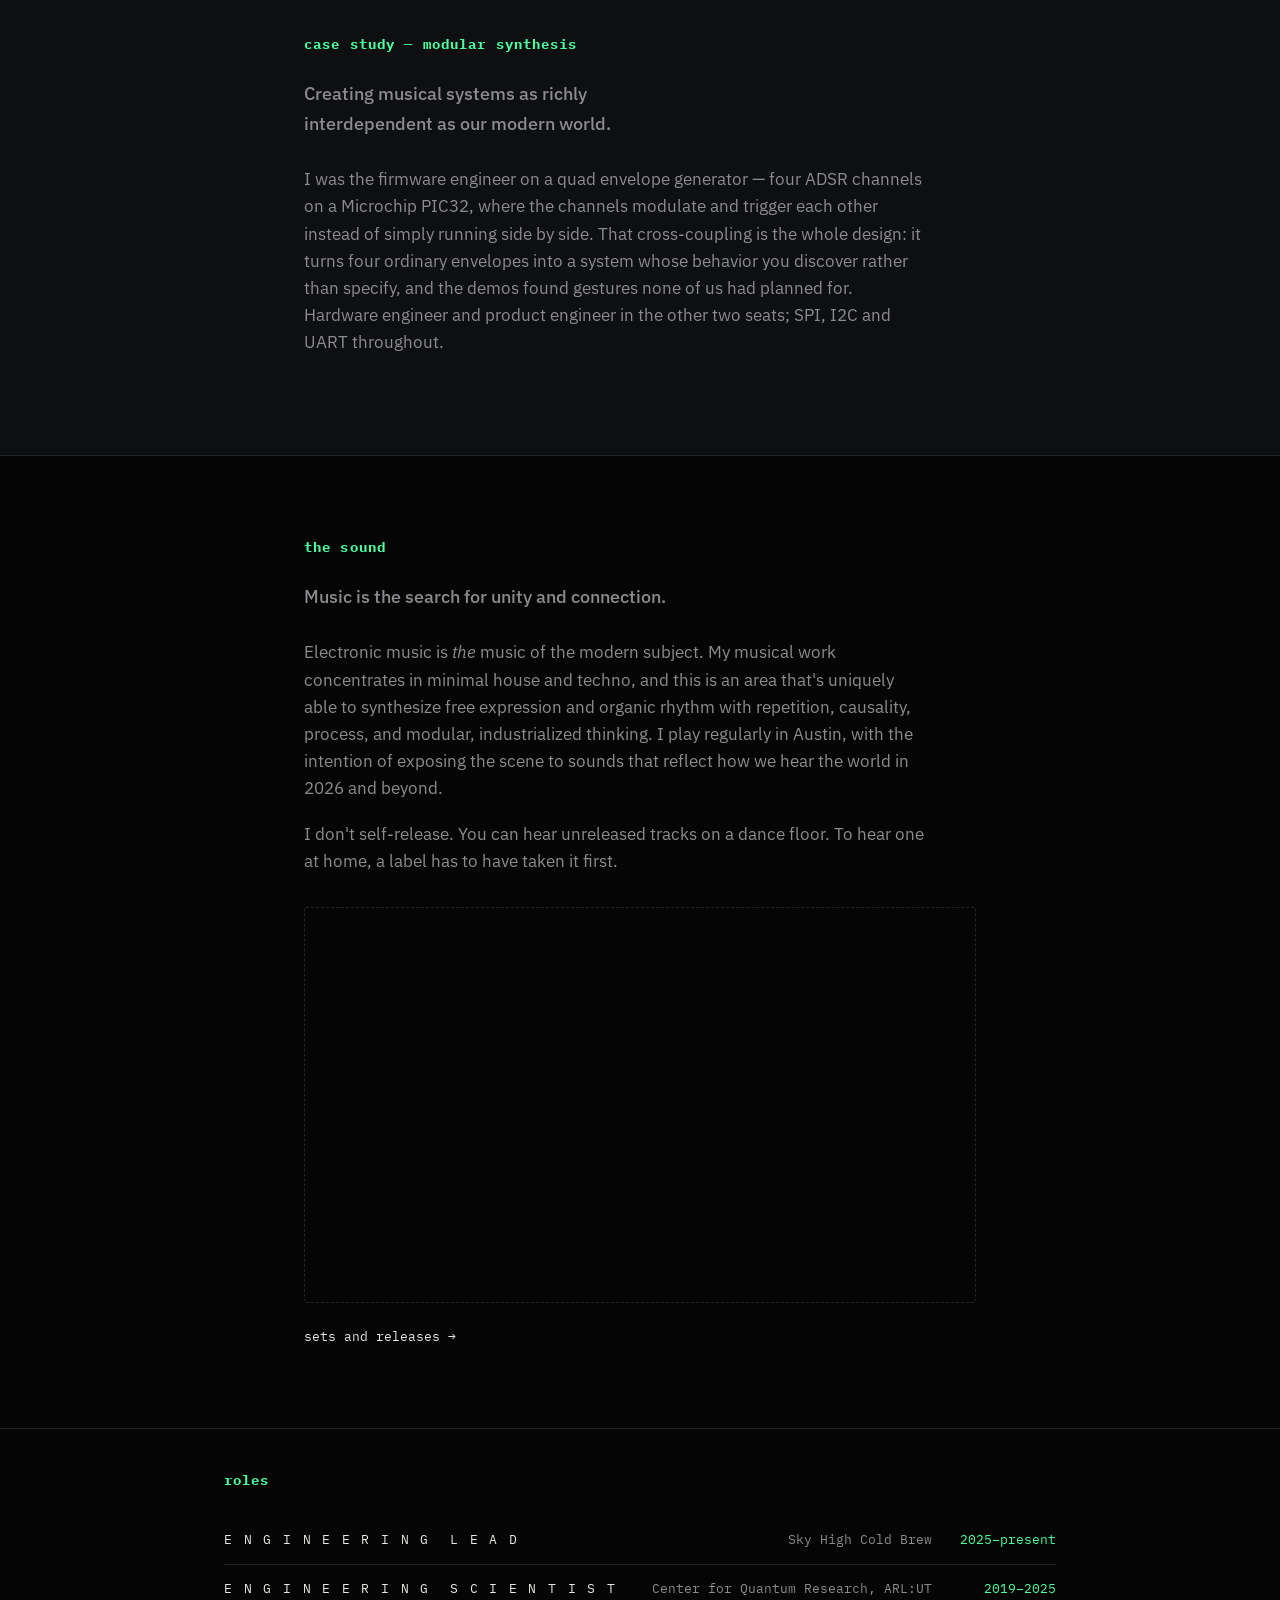
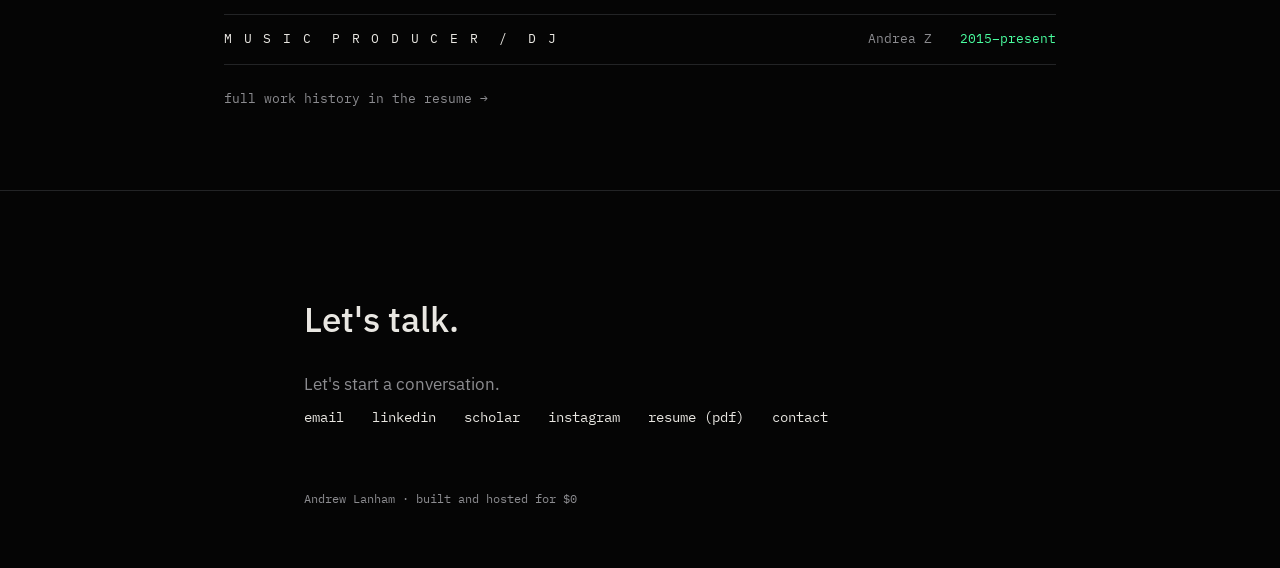
==== commit 48bb133b: "New hero line, trim job-search copy, unlink computing page - Hero: "Pages on engineering, research, " ====
--- a/index.html
+++ b/index.html
@@ -76,7 +76,6 @@
     <div class="mark"><a href="index.html">Andrew Lanham</a></div>
     <div class="links">
       <a href="work.html">work</a>
-      <a href="computing.html">computing</a>
       <a href="resume.html">skills</a>
       <a href="#mission">about</a>
       <a href="sound.html">sound</a>
@@ -88,7 +87,7 @@
 
 <header class="hero">
   <div class="wrap">
-    <h1>I made this page to discuss more than just a resume.</h1>
+    <h1>Pages on engineering, research, and music.</h1>
     <p class="sub">Electrical engineer &mdash; quantum research, embedded firmware, hardware product lead.</p>
     <div class="credentials">MSEE + BSEE, UT Austin &nbsp;·&nbsp; 9 yrs quantum research &nbsp;·&nbsp; 15+ publications &nbsp;·&nbsp; 1 patent</div>
   </div>
@@ -96,11 +95,9 @@
 
 <section class="block" id="targeting">
   <div class="wrap">
-    <h2>what I'm targeting</h2>
+    <h2>background</h2>
     <p class="lede">I enjoy developing and evaluating technology on its claims, and explaining the answers to whoever needs it.</p>
     <p>I spent nine years in a research lab with The University of Texas at Austin, beginning as a student and transitioning into a full time role. In that time I developed and evaluated emerging quantum and analog computing systems. I currently serve as engineering lead on a commercial hardware product, where I designed the architecture and set up the supply and manufacturing chain behind it, talking to customers on one end and manufacturers on the other.</p>
-    <p>The work I like goes by several names &mdash; applied research, evaluation and benchmarking, embedded and firmware engineering, hardware and systems design, applications engineering, control and instrumentation, systems and technical program roles. I'm open to all of them.</p>
-    <p>Austin or remote preferred</p>
   </div>
 </section>
 
@@ -160,7 +157,6 @@
     <div class="links-row">
       <a href="https://scholar.google.com/citations?user=W6Gd4ZUAAAAJ&amp;hl=en">google scholar &rarr;</a>
       <a href="work.html">full work history &rarr;</a>
-      <a href="computing.html">computing paradigms &rarr;</a>
     </div>
   </div>
 </section>
